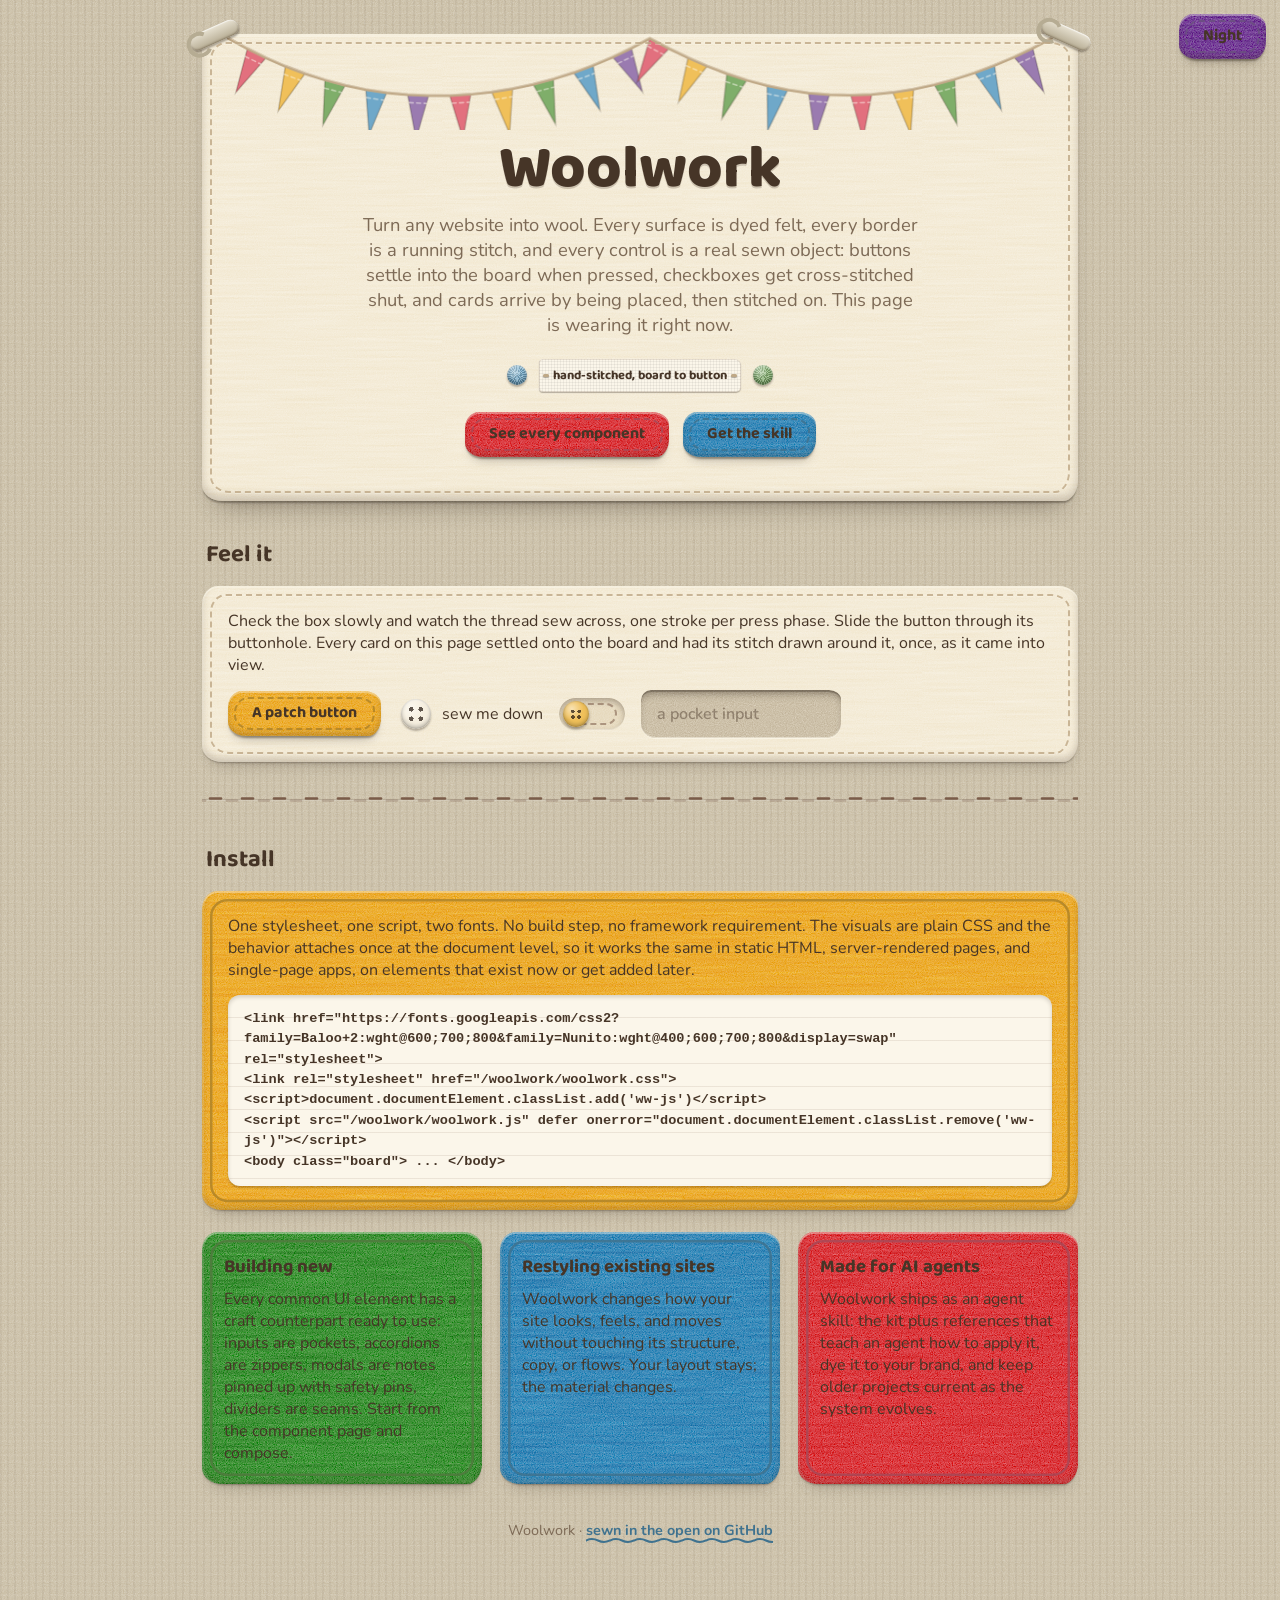
==== index.html @ 26022383 "Fix Woolwork mobile overflow" ====
<!DOCTYPE html>
<html lang="en">
<head>
<meta charset="utf-8">
<meta name="viewport" content="width=device-width,initial-scale=1">
<title>Woolwork</title>
<meta name="description" content="Woolwork is a drop-in design system that turns any website into a hand-stitched world of wool, felt, and yarn. One stylesheet, one script, no build step.">
<link rel="canonical" href="https://woolwork.dev/">
<meta property="og:type" content="website">
<meta property="og:site_name" content="Woolwork">
<meta property="og:title" content="Woolwork">
<meta property="og:description" content="A drop-in design system that turns any website into a hand-stitched world of wool, felt, and yarn.">
<meta property="og:url" content="https://woolwork.dev/">
<meta property="og:image" content="https://woolwork.dev/og.png">
<meta name="twitter:card" content="summary_large_image">
<meta name="theme-color" content="#e3ddd0">
<link rel="icon" href="icon.svg" type="image/svg+xml">
<link rel="preload" href="fonts/baloo2-latin.woff2" as="font" type="font/woff2" crossorigin>
<link rel="preload" href="fonts/nunito-latin.woff2" as="font" type="font/woff2" crossorigin>
<link rel="stylesheet" href="woolwork.css">
<link rel="stylesheet" href="site.css">
<script>document.documentElement.classList.add('ww-js')</script>
</head>
<body class="board">
<button type="button" class="btn-patch night-corner" style="--c:var(--plum);--t:var(--thread-plum)" onclick="woolwork.night()">Night</button>
<main>
  <header class="felt deep stitch sew hero" style="--c:var(--cream);--t:var(--thread-cream)">
    <canvas id="bunting" aria-hidden="true"></canvas>
    <div class="safety-pin tl"></div><div class="safety-pin tr"></div>
    <h1 class="embroider">Woolwork</h1>
    <p class="tag-line">Turn any website into wool. Every surface is dyed felt, every border is a
    running stitch, and every control is a real sewn object: buttons settle into the board when
    pressed, checkboxes get cross-stitched shut, and cards arrive by being placed, then stitched
    on. This page is wearing it right now.</p>
    <div class="hero-notions" aria-hidden="true">
      <span class="pompom small" style="--c:var(--sky)"></span>
      <span class="tag">hand-stitched, board to button</span>
      <span class="pompom small" style="--c:var(--leaf)"></span>
    </div>
    <div class="cta">
      <a class="btn-patch cta-link" style="--c:var(--rose);--t:var(--thread-rose)" href="showcase.html">See every component</a>
      <a class="btn-patch cta-link" style="--c:var(--sky);--t:var(--thread-sky)" href="https://github.com/LeeorNahum/woolwork-ui-skill/releases/latest">Get the skill</a>
    </div>
  </header>

  <h2 class="sew">Feel it</h2>
  <div class="felt stitch sew install" style="--c:var(--cream);--t:var(--thread-cream)">
    <p style="margin:0">Check the box slowly and watch the thread sew across, one stroke per press
    phase. Slide the button through its buttonhole. Every card on this page settled onto the board
    and had its stitch drawn around it, once, as it came into view.</p>
    <div class="demo-row">
      <button type="button" class="btn-patch" style="--c:var(--butter);--t:var(--thread-butter)">A patch button</button>
      <label style="display:flex;align-items:center;gap:8px"><input type="checkbox" class="sew-check"> sew me down</label>
      <button type="button" class="buttonhole" aria-pressed="false" aria-label="a buttonhole toggle"><span class="knob"></span></button>
      <input class="pocket" type="text" placeholder="a pocket input" style="max-width:200px">
    </div>
  </div>

  <hr class="seam sew" style="margin:30px 0">

  <h2 class="sew">Install</h2>
  <div class="felt stitch sew install" style="--c:var(--butter);--t:var(--thread-butter)">
    <p style="margin:0">One stylesheet, one script, two fonts. No build step, no framework
    requirement. The visuals are plain CSS and the behavior attaches once at the document level, so
    it works the same in static HTML, server-rendered pages, and single-page apps, on elements that
    exist now or get added later.</p>
    <pre class="pattern">&lt;link href="https://fonts.googleapis.com/css2?family=Baloo+2:wght@600;700;800&amp;family=Nunito:wght@400;600;700;800&amp;display=swap" rel="stylesheet"&gt;
&lt;link rel="stylesheet" href="/woolwork/woolwork.css"&gt;
&lt;script&gt;document.documentElement.classList.add('ww-js')&lt;/script&gt;
&lt;script src="/woolwork/woolwork.js" defer onerror="document.documentElement.classList.remove('ww-js')"&gt;&lt;/script&gt;
&lt;body class="board"&gt; ... &lt;/body&gt;</pre>
  </div>

  <div class="split">
    <div class="felt stitch sew" style="--c:var(--leaf);--t:var(--thread-leaf)">
      <h3>Building new</h3>
      <p style="margin:0">Every common UI element has a craft counterpart ready to use: inputs are
      pockets, accordions are zippers, modals are notes pinned up with safety pins, dividers are
      seams. Start from the component page and compose.</p>
    </div>
    <div class="felt stitch sew" style="--c:var(--sky);--t:var(--thread-sky);--sew-delay:.08s">
      <h3>Restyling existing sites</h3>
      <p style="margin:0">Woolwork changes how your site looks, feels, and moves without touching
      its structure, copy, or flows. Your layout stays; the material changes.</p>
    </div>
    <div class="felt stitch sew" style="--c:var(--rose);--t:var(--thread-rose);--sew-delay:.16s">
      <h3>Made for AI agents</h3>
      <p style="margin:0">Woolwork ships as an agent skill: the kit plus references that teach an
      agent how to apply it, dye it to your brand, and keep older projects current as the system
      evolves.</p>
    </div>
  </div>

  <footer class="sew">Woolwork · <a class="thread-link" href="https://github.com/LeeorNahum/woolwork-ui-skill">sewn in the open on GitHub</a></footer>
</main>
<script src="woolwork.js" defer onerror="document.documentElement.classList.remove('ww-js')"></script>
<script src="cloth.js" defer></script>
<script>
/* Keep the browser chrome color in step with the night toggle. The two hex
   values are the kit's board tokens; theme-color cannot read CSS variables. */
new MutationObserver(function(){
  var m = document.querySelector('meta[name="theme-color"]');
  if(m) m.setAttribute('content',
    document.documentElement.getAttribute('data-theme') === 'night' ? '#332e42' : '#e3ddd0');
}).observe(document.documentElement, {attributes:true, attributeFilter:['data-theme']});
</script>
</body>
</html>
---- woolwork.css ----
/* ============ WOOLWORK v1.1.1 ============
   A wool, felt, and yarn material system for the web.
   Laws: one top-left light · nothing flat · nothing straight · everything attached · everything soft. */
:root{
  --ww-version:"1.1.1";
  /* board + dyed wool palette (heathered by texture, never flat) */
  --board:#e3ddd0; --cream:#f6efdf; --rose:#e2707e; --butter:#f0c05a; --leaf:#7fae6a;
  --sky:#6fa8c9; --plum:#9a7bb0; --cocoa:#7a5c49; --ink:#463527; --ink-soft:#7d6a56;
  --thread-rose:#a94856; --thread-butter:#b08428; --thread-leaf:#4f7a3e;
  --thread-sky:#3f728f; --thread-plum:#6b5180; --thread-cream:#bfa886;
  --hi:rgba(255,252,242,.38); --lo:rgba(64,44,32,.22); --paper:#fbf6ea;
  /* seam-free noise tiles: every frequency is an integer number of cycles per tile */
  --grain:url("data:image/svg+xml;utf8,<svg xmlns='http://www.w3.org/2000/svg' width='140' height='140'><filter id='n'><feTurbulence type='fractalNoise' baseFrequency='0.9' numOctaves='3' stitchTiles='stitch'/><feColorMatrix values='0 0 0 0 0 0 0 0 0 0 0 0 0 0 0 0.5 0.5 0.5 0 0'/></filter><rect width='100%' height='100%' filter='url(%23n)'/></svg>");
  --streak:url("data:image/svg+xml;utf8,<svg xmlns='http://www.w3.org/2000/svg' width='240' height='240'><filter id='s'><feTurbulence type='fractalNoise' baseFrequency='0.0125 0.45' numOctaves='2' stitchTiles='stitch'/><feColorMatrix values='0 0 0 0 1 0 0 0 0 1 0 0 0 0 1 0.4 0.4 0.4 0 0'/></filter><rect width='100%' height='100%' filter='url(%23s)'/></svg>");
  /* stockinette: columns of V loops, shadow leg under highlight leg */
  --knitpat:url("data:image/svg+xml;utf8,<svg xmlns='http://www.w3.org/2000/svg' width='13' height='15'><g fill='none' stroke-linecap='round'><path d='M2.5 15 Q3 7 6.5 1.5' stroke='rgba(0,0,0,0.28)' stroke-width='5'/><path d='M10.5 15 Q10 7 6.5 1.5' stroke='rgba(0,0,0,0.28)' stroke-width='5'/><path d='M2.5 14 Q3 6.5 6.5 1' stroke='rgba(255,255,255,0.30)' stroke-width='3.4'/><path d='M10.5 14 Q10 6.5 6.5 1' stroke='rgba(255,244,225,0.16)' stroke-width='3.4'/></g></svg>");
  /* serpentine running-stitch seam: thread over (bright), then under (faint, lower) */
  --seampat:url("data:image/svg+xml;utf8,<svg xmlns='http://www.w3.org/2000/svg' width='32' height='14'><path d='M2 6.5 L13 6.5' stroke='white' stroke-width='2.6' stroke-linecap='round'/><path d='M19 8.5 L29 8.5' stroke='white' stroke-width='2.4' stroke-linecap='round' opacity='0.30'/></svg>");
  --spring:linear(0,.32 8%,.84 19%,1.055 30%,1.014 43%,.986 56%,1.003 73%,1);
  --font-display:"Baloo 2",ui-rounded,"Arial Rounded MT Bold","Segoe UI",sans-serif;
  --font-body:"Nunito",ui-rounded,"Segoe UI",system-ui,sans-serif;
}
[data-theme="night"]{
  --board:#332e42; --cream:#524a63; --paper:#544b66;
  --ink:#f2ecdf; --ink-soft:#c3b8d4;
  --hi:rgba(220,215,255,.14); --lo:rgba(10,6,20,.5);
  --cocoa:#cfc2b2;
  --rose:#b65a6b; --butter:#b8934a; --leaf:#66904f; --sky:#54859f; --plum:#7d6394;
  --thread-cream:#9c92b5; --thread-rose:#f2b2bd; --thread-butter:#ecd096;
  --thread-leaf:#bcd8a8; --thread-sky:#aed2e8; --thread-plum:#d4bfe6;
}
*{box-sizing:border-box}
body.board{
  margin:0;color:var(--ink);font-family:var(--font-body);
  background-color:var(--board);
  /* burlap board: cross weave + grain, all integer-cycle tiles */
  background-image:
    repeating-linear-gradient(0deg,rgba(255,252,242,.05) 0 2px,transparent 2px 7px),
    repeating-linear-gradient(90deg,rgba(64,44,32,.05) 0 2px,transparent 2px 7px),
    var(--grain);
  background-size:7px 7px,7px 7px,140px 140px;
  background-blend-mode:normal,normal,overlay;
  min-height:100vh;-webkit-font-smoothing:antialiased;transition:background-color .4s,color .4s;
}
h1,h2,h3,.display{font-family:var(--font-display)}
/* ---------- MATERIAL: FELT PATCH ---------- */
.felt{color:var(--ink);
  position:relative;background-color:var(--c,var(--cream));
  background-image:var(--streak),var(--grain);
  background-blend-mode:soft-light,overlay;background-size:240px 240px,140px 140px;
  border-radius:16px 19px 15px 20px/18px 15px 21px 16px;
  box-shadow:inset 0 2px 0 var(--hi),inset 2px 0 0 rgba(255,252,242,.12),
    inset 0 -4px 7px var(--lo),0 2px 2px -1px rgba(30,20,12,.3),0 10px 16px -10px rgba(30,20,12,.3);
  transition:background-color .4s,color .4s;
}
.felt.deep{box-shadow:inset 0 3px 0 var(--hi),inset 0 -5px 9px var(--lo),
  0 3px 2px -1px rgba(30,20,12,.35),0 16px 26px -14px rgba(30,20,12,.4)}
/* ---------- MATERIAL: KNIT ---------- */
.knit{
  position:relative;color:var(--ink);background-color:var(--c,var(--rose));
  background-image:var(--knitpat),var(--grain);
  background-size:13px 15px,140px 140px;background-blend-mode:normal,overlay;
  border-radius:14px 17px 13px 18px/16px 13px 18px 14px;
  box-shadow:inset 0 3px 0 var(--hi),inset 0 -5px 8px var(--lo),
    0 2px 2px -1px rgba(30,20,12,.3),0 12px 18px -10px rgba(30,20,12,.35);
  transition:background-color .4s,color .4s;
}
/* ---------- MATERIAL: YARN STRAND ---------- */
.yarn{height:9px;border-radius:6px;background-color:var(--c,var(--rose));
  background-image:repeating-linear-gradient(60deg,rgba(255,255,255,.35) 0 4px,rgba(0,0,0,.18) 4px 8px,transparent 8px 12px);
  box-shadow:inset 0 2px 1px rgba(255,255,255,.35),inset 0 -2px 2px rgba(0,0,0,.28),0 2px 2px rgba(30,20,12,.28)}
/* ---------- RUNNING STITCH (sewn attachment) ---------- */
.stitch{position:relative}
.stitch::after{content:"";position:absolute;inset:8px;pointer-events:none;
  border:2.5px dashed var(--t,var(--cocoa));opacity:.8;border-radius:inherit;
  filter:drop-shadow(0 1px 0 rgba(255,252,242,.35))}
.stitch.unstitched::after{opacity:0;transition:opacity .25s}
/* ---------- SEWN PATCH BUTTON ----------
   Press feedback is a LOCAL dent (wool-press deepens) plus 1.5px settle.
   No scaling, so text and stitches never shimmer or crawl. */
.btn-patch{
  --c:var(--butter);--t:var(--thread-butter);
  position:relative;display:inline-block;border:0;cursor:pointer;color:var(--ink);
  font:700 1rem/1 var(--font-display);padding:14px 24px 15px;
  background-color:var(--c);background-image:var(--streak),var(--grain);
  background-blend-mode:soft-light,overlay;background-size:240px 240px,140px 140px;
  border-radius:14px 17px 13px 18px/16px 13px 18px 14px;
  box-shadow:inset 0 2px 0 var(--hi),inset 0 -4px 6px var(--lo),
    0 3px 2px -1px rgba(30,20,12,.35),0 9px 12px -8px rgba(30,20,12,.35);
  transition:translate .5s var(--spring),box-shadow .22s ease,background-color .4s;
}
.btn-patch::after{content:"";position:absolute;inset:6px;border:2.5px dashed var(--t);
  border-radius:inherit;opacity:.85;pointer-events:none}
.btn-patch:hover{translate:0 -1.5px;
  box-shadow:inset 0 2px 0 var(--hi),inset 0 -4px 6px var(--lo),
    0 4px 3px -1px rgba(30,20,12,.3),0 14px 18px -9px rgba(30,20,12,.4)}
.btn-patch:active{translate:0 1.5px;transition-duration:.08s;
  box-shadow:inset 0 3px 6px rgba(30,18,10,.32),inset 0 -2px 3px var(--lo),0 1px 1px rgba(30,20,12,.3)}
.btn-patch:focus-visible{outline:3px dashed var(--thread-sky);outline-offset:3px}
.btn-patch.rose{--c:var(--rose);--t:var(--thread-rose)}
.btn-patch.leaf{--c:var(--leaf);--t:var(--thread-leaf)}
.btn-patch.sky{--c:var(--sky);--t:var(--thread-sky)}
/* ---------- SEWN BUTTON (round, 4 holes, thread cross) ---------- */
.sewn-button{--c:var(--sky);position:relative;width:44px;height:44px;border-radius:50%;border:0;cursor:pointer;
  background:radial-gradient(circle at 32% 28%,rgba(255,255,255,.5),transparent 46%),
    radial-gradient(circle at 50% 50%,var(--c) 62%,color-mix(in srgb,var(--c) 62%,black) 100%);
  box-shadow:inset 0 -3px 5px rgba(0,0,0,.3),inset 0 2px 2px rgba(255,255,255,.4),
    0 3px 3px -1px rgba(30,20,12,.4),0 8px 10px -7px rgba(30,20,12,.35);
  transition:translate .5s var(--spring),box-shadow .2s}
.sewn-button::before{content:"";position:absolute;inset:0;border-radius:50%;
  box-shadow:inset 0 0 0 4px rgba(0,0,0,.07),inset 0 0 0 5px rgba(255,255,255,.14);
  background:
    radial-gradient(circle 3px at 36% 38%,rgba(30,18,10,.72) 96%,transparent),
    radial-gradient(circle 3px at 64% 38%,rgba(30,18,10,.72) 96%,transparent),
    radial-gradient(circle 3px at 36% 64%,rgba(30,18,10,.72) 96%,transparent),
    radial-gradient(circle 3px at 64% 64%,rgba(30,18,10,.72) 96%,transparent)}
.sewn-button::after{content:"";position:absolute;inset:22%;pointer-events:none;
  background:
    linear-gradient(45deg,transparent 41%,var(--tc,var(--cream)) 41% 59%,transparent 59%),
    linear-gradient(-45deg,transparent 41%,var(--tc,var(--cream)) 41% 59%,transparent 59%);
  filter:drop-shadow(0 1px 1px rgba(0,0,0,.35))}
.sewn-button:active{translate:0 2px;box-shadow:inset 0 -2px 4px rgba(0,0,0,.35),0 1px 1px rgba(30,20,12,.35)}
.sewn-button:focus-visible{outline:3px dashed var(--thread-sky);outline-offset:3px}
/* ---------- CHECKBOX: a button that gets SEWN when checked ----------
   Unchecked: empty buttonholes. Checked: a thread cross is stitched on with a spring.
   The four holes sit at 34%/66% of the 30px box, i.e. a 9.6px square centered on the
   box. Each stroke is anchored at one hole and rotates to the diagonally opposite hole,
   so growing the stroke reads as the thread traveling hole to hole, never off-center. */
.sew-check{appearance:none;width:30px;height:30px;border-radius:50%;cursor:pointer;position:relative;flex:none;
  background:
    radial-gradient(circle 2.4px at 34% 34%,rgba(30,18,10,.7) 96%,transparent),
    radial-gradient(circle 2.4px at 66% 34%,rgba(30,18,10,.7) 96%,transparent),
    radial-gradient(circle 2.4px at 34% 66%,rgba(30,18,10,.7) 96%,transparent),
    radial-gradient(circle 2.4px at 66% 66%,rgba(30,18,10,.7) 96%,transparent),
    radial-gradient(circle at 34% 30%,rgba(255,255,255,.5),transparent 46%),
    radial-gradient(circle,var(--c,var(--cream)) 62%,color-mix(in srgb,var(--c,var(--cream)) 62%,black));
  box-shadow:inset 0 -2px 4px rgba(0,0,0,.28),inset 0 2px 2px rgba(255,255,255,.4),0 2px 2px rgba(30,20,12,.3);
  transition:translate .5s var(--spring)}
.sew-check::before,.sew-check::after{content:"";position:absolute;top:10.2px;height:3px;width:13.6px;
  margin-top:-1.5px;border-radius:2px;background:var(--thread-rose);pointer-events:none;
  box-shadow:0 1px 1px rgba(0,0,0,.3);transition:transform .13s ease-out}
.sew-check::before{left:10.2px;transform-origin:left center;transform:rotate(45deg) scaleX(0);transition-delay:.13s}
.sew-check::after{left:19.8px;transform-origin:left center;transform:rotate(135deg) scaleX(0)}
.sew-check:checked::before{transform:rotate(45deg) scaleX(1);transition-delay:0s}
.sew-check:checked::after{transform:rotate(135deg) scaleX(1);transition-delay:.13s}
/* press phase: stroke A snaps in while the pointer is down (checking),
   or stroke B unpicks while the pointer is down (unchecking) */
.sew-check.pre:not(:checked)::before{transform:rotate(45deg) scaleX(1);transition-delay:0s}
.sew-check.pre:checked::after{transform:rotate(135deg) scaleX(0);transition-delay:0s}
.sew-check:active{translate:0 1.5px}
.sew-check:focus-visible{outline:3px dashed var(--thread-sky);outline-offset:2px}
/* ---------- BUTTONHOLE TOGGLE (knob is a small sewn button) ---------- */
.buttonhole{position:relative;width:66px;height:32px;border-radius:18px;cursor:pointer;border:0;flex:none;
  background-color:color-mix(in srgb,var(--cream) 78%,var(--board));
  background-image:var(--grain);background-blend-mode:overlay;background-size:140px 140px;
  box-shadow:inset 0 3px 6px rgba(30,18,10,.3),inset 0 -1px 0 rgba(255,252,242,.4);
  transition:background-color .3s}
.buttonhole::before{content:"";position:absolute;inset:5px 8px;border-radius:12px;
  border:2px dashed color-mix(in srgb,var(--cocoa) 55%,transparent)}
.buttonhole .knob{position:absolute;top:3px;left:4px;width:26px;height:26px;border-radius:50%;
  background:radial-gradient(circle at 34% 30%,rgba(255,255,255,.55),transparent 46%),
    radial-gradient(circle,var(--butter) 62%,color-mix(in srgb,var(--butter) 62%,black));
  box-shadow:inset 0 -2px 4px rgba(0,0,0,.3),0 2px 3px rgba(30,20,12,.4);
  transition:translate .5s var(--spring)}
.buttonhole .knob::before{content:"";position:absolute;inset:0;border-radius:50%;
  background:
    radial-gradient(circle 1.8px at 38% 40%,rgba(30,18,10,.7) 96%,transparent),
    radial-gradient(circle 1.8px at 62% 40%,rgba(30,18,10,.7) 96%,transparent),
    radial-gradient(circle 1.8px at 38% 62%,rgba(30,18,10,.7) 96%,transparent),
    radial-gradient(circle 1.8px at 62% 62%,rgba(30,18,10,.7) 96%,transparent)}
.buttonhole[aria-pressed="true"]{background-color:color-mix(in srgb,var(--leaf) 45%,var(--cream))}
.buttonhole[aria-pressed="true"] .knob{translate:32px 0}
.buttonhole:focus-visible{outline:3px dashed var(--thread-sky);outline-offset:3px}
/* ---------- POCKET INPUT: a slit cut into the felt, no trim ---------- */
.pocket{position:relative;width:100%;padding:13px 16px;color:var(--ink);
  font:600 1rem var(--font-body);border:0;border-radius:10px 12px 14px 15px/10px 9px 15px 14px;
  background-color:color-mix(in srgb,var(--cream) 86%,black 4%);
  background-image:var(--grain);background-blend-mode:overlay;background-size:140px 140px;
  box-shadow:inset 0 7px 8px -4px rgba(30,18,10,.42),inset 0 2px 0 rgba(30,18,10,.22),
    inset 0 -1px 0 rgba(255,252,242,.45),0 1px 0 rgba(255,252,242,.45);
  transition:box-shadow .2s}
.pocket:focus{outline:none;
  box-shadow:inset 0 7px 8px -4px rgba(30,18,10,.42),inset 0 2px 0 rgba(30,18,10,.22),
    0 0 0 3px color-mix(in srgb,var(--rose) 40%,transparent)}
.pocket::placeholder{color:color-mix(in srgb,var(--ink) 45%,transparent)}
/* ---------- SLIDER: a bead of yarn on a stitched channel ---------- */
.bead-slider{appearance:none;width:100%;height:26px;background:transparent;cursor:pointer}
.bead-slider::-webkit-slider-runnable-track{height:12px;border-radius:8px;
  background:color-mix(in srgb,var(--cream) 82%,black 6%);
  box-shadow:inset 0 3px 5px rgba(30,18,10,.3),inset 0 -1px 0 rgba(255,252,242,.4)}
.bead-slider::-moz-range-track{height:12px;border-radius:8px;
  background:color-mix(in srgb,var(--cream) 82%,black 6%);
  box-shadow:inset 0 3px 5px rgba(30,18,10,.3)}
.bead-slider::-webkit-slider-thumb{appearance:none;width:26px;height:26px;margin-top:-7px;border-radius:50%;
  background:radial-gradient(circle at 34% 30%,rgba(255,255,255,.5),transparent 45%),
    repeating-conic-gradient(from 15deg,rgba(255,255,255,.22) 0 12deg,rgba(0,0,0,.14) 12deg 24deg),var(--rose);
  box-shadow:inset 0 -3px 5px rgba(0,0,0,.3),0 3px 3px rgba(30,20,12,.4)}
.bead-slider::-moz-range-thumb{width:26px;height:26px;border:0;border-radius:50%;
  background:radial-gradient(circle at 34% 30%,rgba(255,255,255,.5),transparent 45%),
    repeating-conic-gradient(from 15deg,rgba(255,255,255,.22) 0 12deg,rgba(0,0,0,.14) 12deg 24deg),var(--rose);
  box-shadow:inset 0 -3px 5px rgba(0,0,0,.3),0 3px 3px rgba(30,20,12,.4)}
.bead-slider:focus-visible{outline:3px dashed var(--thread-sky);outline-offset:2px}
/* ---------- SPOOL: read-only progress, yarn knitting across ---------- */
.spool{position:relative;height:16px;border-radius:10px;
  background:color-mix(in srgb,var(--cream) 82%,black 6%);
  box-shadow:inset 0 3px 5px rgba(30,18,10,.3)}
.spool .fill{position:absolute;inset:3px auto 3px 3px;width:var(--p,60%);border-radius:6px;
  background-color:var(--fc,var(--c,var(--rose)));
  background-image:repeating-linear-gradient(60deg,rgba(255,255,255,.35) 0 4px,rgba(0,0,0,.18) 4px 8px,transparent 8px 12px);
  box-shadow:inset 0 2px 1px rgba(255,255,255,.35),inset 0 -2px 2px rgba(0,0,0,.28);
  transition:width .6s var(--spring)}
.spool .fill::after{content:"";position:absolute;right:-9px;top:50%;width:20px;height:20px;margin-top:-10px;border-radius:50%;
  background:radial-gradient(circle at 34% 30%,rgba(255,255,255,.45),transparent 45%),
    repeating-conic-gradient(from 20deg,rgba(255,255,255,.25) 0 14deg,rgba(0,0,0,.15) 14deg 28deg),var(--fc,var(--c,var(--rose)));
  box-shadow:0 2px 3px rgba(30,20,12,.4)}
/* ---------- WOVEN LABEL (chip / badge / tab): a clothing label tacked
   down at each end with a single stitch (the two dots are tack stitches) */
.tag{display:inline-flex;align-items:center;gap:6px;padding:6px 14px;font:700 .8rem var(--font-display);
  color:var(--ink);background:var(--paper);border-radius:4px 6px 5px 4px;position:relative;
  background-image:repeating-linear-gradient(0deg,rgba(0,0,0,.05) 0 1px,transparent 1px 3px),
    repeating-linear-gradient(90deg,rgba(0,0,0,.05) 0 1px,transparent 1px 3px);
  box-shadow:0 1px 1px rgba(30,20,12,.3),inset 0 0 0 1px rgba(122,92,73,.16)}
.tag::before,.tag::after{content:"";position:absolute;top:50%;width:6px;height:3px;margin-top:-1.5px;border-radius:2px;
  background:var(--thread-cream);box-shadow:0 1px 1px rgba(30,20,12,.35)}
.tag::before{left:4px}.tag::after{right:4px}
/* ---------- THREAD LINK: loose thread pulls taut on hover;
   a visited link stays neatly sewn (straight dashed backstitch) ---------- */
a.thread-link{color:var(--thread-sky);font-weight:700;text-decoration:none;padding-bottom:4px;
  background:url("data:image/svg+xml;utf8,<svg xmlns='http://www.w3.org/2000/svg' width='24' height='7'><path d='M0 3.5 Q6 0.5 12 3.5 T24 3.5' fill='none' stroke='%233f728f' stroke-width='2' stroke-linecap='round'/></svg>") repeat-x left bottom/24px 7px}
a.thread-link:hover{background-image:url("data:image/svg+xml;utf8,<svg xmlns='http://www.w3.org/2000/svg' width='24' height='7'><path d='M0 5 L24 5' fill='none' stroke='%23a94856' stroke-width='2.4' stroke-linecap='round'/></svg>")}
a.thread-link:visited{background-image:url("data:image/svg+xml;utf8,<svg xmlns='http://www.w3.org/2000/svg' width='14' height='7'><path d='M1 5 L9 5' fill='none' stroke='%236b5180' stroke-width='2.4' stroke-linecap='round'/></svg>")}
/* ---------- SEAM DIVIDER: running stitch across a pressed crease ---------- */
.seam{height:14px;border:0;position:relative}
.seam::before{content:"";position:absolute;left:0;right:0;top:50%;height:2px;
  background:linear-gradient(to bottom,var(--lo),var(--hi));border-radius:1px}
.seam::after{content:"";position:absolute;inset:0;background:var(--t,var(--cocoa));
  -webkit-mask:var(--seampat) repeat-x center/32px 14px;mask:var(--seampat) repeat-x center/32px 14px}
/* ---------- ZIPPER ACCORDION: expanding literally unzips ---------- */
.zip{border-radius:14px;overflow:hidden}
.zip>summary{list-style:none;cursor:pointer;position:relative;display:flex;align-items:center;gap:12px;
  padding:13px 18px;font:700 1rem var(--font-display);color:var(--ink)}
.zip>summary::-webkit-details-marker{display:none}
.zip>summary .teeth{flex:1;height:12px;border-radius:3px;position:relative;
  background:
    repeating-linear-gradient(90deg,#c8b98f 0 4px,#9d8f6b 4px 5px,transparent 5px 8px) 0 0/8px 5px no-repeat,
    repeating-linear-gradient(90deg,#c8b98f 0 4px,#9d8f6b 4px 5px,transparent 5px 8px) 4px 7px/calc(100% - 4px) 5px no-repeat;
  background-size:100% 5px,100% 5px;filter:drop-shadow(0 1px 1px rgba(30,20,12,.35));
  transition:gap .3s}
.zip[open]>summary .teeth{background-position:0 -2px,4px 9px}
.zip>summary .pull{width:12px;height:22px;border-radius:6px 6px 8px 8px;flex:none;
  background:linear-gradient(#d8c9a0,#a3946e);box-shadow:inset 0 1px 1px rgba(255,255,255,.5),0 2px 2px rgba(30,20,12,.4);
  position:relative;transition:rotate .4s var(--spring)}
.zip>summary .pull::after{content:"";position:absolute;left:3px;top:4px;width:6px;height:6px;border-radius:50%;
  background:rgba(60,45,25,.5);box-shadow:inset 0 1px 1px rgba(0,0,0,.4)}
.zip[open]>summary .pull{rotate:18deg}
.zip .lining{padding:6px 18px 18px;line-height:1.55}
/* ---------- DROPDOWN: a fabric flap that unfolds downward ---------- */
.flap{position:relative;display:inline-block}
.flap[open]{z-index:60}
.flap>summary{list-style:none;cursor:pointer}
.flap>summary::-webkit-details-marker{display:none}
.flap .panel{position:absolute;left:0;top:calc(100% + 8px);min-width:200px;z-index:60;padding:10px;
  transform-origin:top center;display:grid;gap:6px}
.flap[open] .panel{animation:unfold .45s var(--spring)}
@keyframes unfold{from{transform:perspective(700px) rotateX(-72deg);opacity:.4}to{transform:none;opacity:1}}
.flap .panel button{display:block;width:100%;text-align:left;border:0;cursor:pointer;color:var(--ink);
  font:600 .95rem var(--font-body);padding:9px 12px;border-radius:9px;background:transparent}
.flap .panel button:hover{background:color-mix(in srgb,var(--butter) 40%,transparent)}
/* ---------- MODAL: a felt patch pinned over the board with safety pins ----------
   The dialog itself is the patch: felt material, stitchable, pins allowed to
   overhang via overflow:visible. No inner wrapper is needed. */
dialog.pinned{border:0;padding:28px 26px 24px;color:var(--ink);
  max-width:min(92vw,460px);overflow:visible;
  background-color:var(--c,var(--cream));background-image:var(--streak),var(--grain);
  background-blend-mode:soft-light,overlay;background-size:240px 240px,140px 140px;
  border-radius:16px 19px 15px 20px/18px 15px 21px 16px;
  box-shadow:inset 0 3px 0 var(--hi),inset 0 -5px 9px var(--lo),
    0 3px 2px -1px rgba(30,20,12,.35),0 16px 26px -14px rgba(30,20,12,.4)}
dialog.pinned::backdrop{background:rgba(40,28,18,.45);backdrop-filter:blur(1.5px)}
dialog.pinned[open]{animation:pindrop .55s var(--spring)}
@keyframes pindrop{from{transform:translateY(-26px) rotate(-2deg);opacity:0}to{transform:none;opacity:1}}
.safety-pin{position:absolute;width:52px;height:16px;pointer-events:none;
  background:linear-gradient(#e8e2d2,#b6ac93);border-radius:8px;
  box-shadow:inset 0 1px 1px rgba(255,255,255,.7),inset 0 -1px 2px rgba(60,45,25,.4),0 2px 2px rgba(30,20,12,.35)}
.safety-pin::after{content:"";position:absolute;left:-4px;top:-2px;width:18px;height:18px;border-radius:50%;
  border:4px solid #b6ac93;border-right-color:transparent}
.safety-pin.tl{left:-14px;top:-7px;rotate:-24deg}
.safety-pin.tr{right:-14px;top:-7px;rotate:24deg}
/* ---------- TOOLTIP: a paper tag tied on with thread ---------- */
[data-tip]{position:relative}
[data-tip]::after{content:attr(data-tip);position:absolute;left:50%;bottom:calc(100% + 14px);translate:-50% 4px;z-index:61;
  background:var(--paper);color:var(--ink);font:600 .78rem var(--font-body);padding:6px 10px;border-radius:6px 8px 7px 6px;
  box-shadow:0 2px 3px rgba(30,20,12,.35),inset 0 0 0 1px rgba(122,92,73,.15);
  white-space:nowrap;opacity:0;pointer-events:none;transition:opacity .2s,translate .35s var(--spring)}
[data-tip]::before{content:"";position:absolute;left:50%;bottom:100%;height:14px;width:2px;translate:-50%;z-index:61;
  background:repeating-linear-gradient(to bottom,var(--thread-cream) 0 3px,transparent 3px 5px);
  opacity:0;transition:opacity .2s}
[data-tip]:hover::after,[data-tip]:focus-visible::after{opacity:1;translate:-50% 0}
[data-tip]:hover::before,[data-tip]:focus-visible::before{opacity:1}
/* ---------- HAMBURGER: three strands of yarn; open pulls them into a cross ---------- */
.strands{width:46px;height:44px;border:0;cursor:pointer;background:transparent;position:relative;padding:0}
.strands .yarn{position:absolute;left:7px;right:7px;height:6px;transition:translate .45s var(--spring),rotate .45s var(--spring),opacity .3s}
.strands .yarn:nth-child(1){top:11px}
.strands .yarn:nth-child(2){top:19px}
.strands .yarn:nth-child(3){top:27px}
.strands[aria-expanded="true"] .yarn:nth-child(1){translate:0 8px;rotate:45deg}
.strands[aria-expanded="true"] .yarn:nth-child(2){opacity:0;translate:-8px 0}
.strands[aria-expanded="true"] .yarn:nth-child(3){translate:0 -8px;rotate:-45deg}
.strands:focus-visible{outline:3px dashed var(--thread-sky);outline-offset:2px;border-radius:8px}
/* ---------- TOAST: a note that slides in and gets tacked down ---------- */
.toast{position:fixed;right:18px;bottom:18px;z-index:99;padding:14px 20px;font-weight:700;max-width:320px;
  animation:tack .55s var(--spring)}
@keyframes tack{from{translate:0 24px;rotate:2deg;opacity:0}to{translate:0 0;rotate:0deg;opacity:1}}
.toast.leaving{transition:opacity .3s,translate .3s;opacity:0;translate:0 12px}
/* ---------- RADIO: a snap fastener; only one snaps in per group ---------- */
.snap-radio{appearance:none;width:26px;height:26px;border-radius:50%;cursor:pointer;position:relative;flex:none;
  background:radial-gradient(circle at 34% 30%,rgba(255,255,255,.55),transparent 48%),
    radial-gradient(circle,var(--c,var(--cream)) 60%,color-mix(in srgb,var(--c,var(--cream)) 60%,black));
  box-shadow:inset 0 -2px 3px rgba(0,0,0,.25),inset 0 2px 2px rgba(255,255,255,.4),0 2px 2px rgba(30,20,12,.3);
  transition:box-shadow .25s ease,translate .5s var(--spring)}
.snap-radio::after{content:"";position:absolute;inset:30%;border-radius:50%;opacity:0;
  background:radial-gradient(circle at 40% 35%,color-mix(in srgb,var(--thread-rose) 70%,white),var(--thread-rose));
  box-shadow:inset 0 -1.5px 2px rgba(0,0,0,.35),0 1px 1px rgba(255,255,255,.3);
  transform:scale(.5);transition:transform .4s var(--spring),opacity .2s}
.snap-radio:checked{box-shadow:inset 0 2px 5px rgba(0,0,0,.35),inset 0 -1px 1px rgba(255,255,255,.2),0 1px 1px rgba(30,20,12,.25)}
.snap-radio:checked::after{opacity:1;transform:scale(1)}
.snap-radio:active{translate:0 1.5px}
.snap-radio:focus-visible{outline:3px dashed var(--thread-sky);outline-offset:2px}
/* ---------- SELECT: a pocket with a thread pull ---------- */
select.pocket{appearance:none;cursor:pointer;padding-right:40px;
  /* The thread pull is drawn twice, a light copy under a cocoa copy, so it
     stays legible on both day and night pockets (a data URI cannot read tokens). */
  background-image:url("data:image/svg+xml;utf8,<svg xmlns='http://www.w3.org/2000/svg' width='16' height='12'><path d='M2 3.2 L8 9.2 L14 3.2' fill='none' stroke='rgba(255,252,242,0.55)' stroke-width='2.6' stroke-linecap='round' stroke-linejoin='round'/><path d='M2 2 L8 8 L14 2' fill='none' stroke='%237a5c49' stroke-width='2.6' stroke-linecap='round' stroke-linejoin='round'/></svg>"),var(--grain);
  background-repeat:no-repeat,repeat;background-position:right 14px center,0 0;
  background-size:16px 12px,140px 140px;background-blend-mode:normal,overlay}
textarea.pocket{min-height:96px;resize:vertical;font:inherit}
/* ---------- TABS: felt folder tabs stitched onto a shared panel ---------- */
.tabs{display:flex;gap:8px;padding:0 12px;position:relative;z-index:1}
.tabs>button{border:0;cursor:pointer;color:var(--ink);font:700 .95rem var(--font-display);
  padding:10px 18px 14px;margin-bottom:-6px;border-radius:12px 14px 0 0;
  background-color:color-mix(in srgb,var(--c,var(--cream)) 72%,var(--board));
  background-image:var(--grain);background-size:140px 140px;background-blend-mode:overlay;
  box-shadow:inset 0 2px 0 var(--hi),0 -2px 3px -2px rgba(30,20,12,.3);
  transition:translate .4s var(--spring),background-color .25s}
.tabs>button[aria-selected="true"]{background-color:var(--c,var(--cream));translate:0 -3px;
  box-shadow:inset 0 2px 0 var(--hi),0 -3px 4px -2px rgba(30,20,12,.35)}
.tabs>button:focus-visible{outline:3px dashed var(--thread-sky);outline-offset:2px}
.tab-panel[hidden]{display:none}
/* ---------- BREADCRUMBS: tags strung on one thread ---------- */
.crumbs{display:flex;align-items:center;gap:0;flex-wrap:wrap;padding:0;margin:0;list-style:none;position:relative}
.crumbs li{display:flex;align-items:center}
.crumbs li+li::before{content:"";width:26px;height:3px;border-radius:2px;margin:0 2px;
  background:var(--t,var(--cocoa));opacity:.55}
.crumbs a,.crumbs span{display:inline-block;padding:5px 12px;border-radius:9px 11px 8px 12px;text-decoration:none;
  color:var(--ink);font-weight:700;font-size:.9rem;
  background-color:color-mix(in srgb,var(--c,var(--cream)) 80%,var(--board));
  background-image:var(--grain);background-size:140px 140px;background-blend-mode:overlay;
  box-shadow:inset 0 1px 0 var(--hi),inset 0 -2px 3px var(--lo),0 1px 1px rgba(30,20,12,.25)}
.crumbs [aria-current]{background-color:var(--c,var(--butter));
  box-shadow:inset 0 1px 0 var(--hi),inset 0 -2px 3px var(--lo),0 2px 2px rgba(30,20,12,.3)}
/* ---------- PAGINATION: a row of small sewn patches; the current one is pressed in ---------- */
.pages{display:flex;gap:8px;align-items:center;padding:0;margin:0;list-style:none}
.pages a,.pages span{display:grid;place-items:center;min-width:36px;height:36px;padding:0 8px;border-radius:10px 12px 9px 13px;
  text-decoration:none;color:var(--ink);font-weight:800;font-family:var(--font-display);
  background-color:var(--c,var(--cream));background-image:var(--grain);background-size:140px 140px;background-blend-mode:overlay;
  box-shadow:inset 0 2px 0 var(--hi),inset 0 -3px 4px var(--lo),0 2px 2px -1px rgba(30,20,12,.3);
  transition:translate .4s var(--spring)}
.pages a:active{translate:0 1.5px}
.pages [aria-current]{background-color:var(--c,var(--butter));
  box-shadow:inset 0 2px 5px rgba(0,0,0,.28),inset 0 -1px 0 var(--hi),0 1px 1px rgba(30,20,12,.25)}
/* ---------- TABLE: a quilt; the header is the woven band, rows part at seams ---------- */
table.quilt{border-collapse:separate;border-spacing:0;width:100%;color:var(--ink);
  border-radius:14px;overflow:hidden;
  box-shadow:inset 0 2px 0 var(--hi),inset 0 -4px 7px var(--lo),0 2px 2px -1px rgba(30,20,12,.3),0 10px 16px -10px rgba(30,20,12,.35)}
table.quilt th{font-family:var(--font-display);text-align:left;padding:12px 16px;
  background-color:color-mix(in srgb,var(--c,var(--cream)) 65%,var(--cocoa) 18%);
  background-image:repeating-linear-gradient(90deg,rgba(255,252,242,.14) 0 3px,rgba(30,18,10,.1) 3px 6px),var(--grain);
  background-size:auto,140px 140px;background-blend-mode:normal,overlay}
table.quilt td{padding:12px 16px;background-color:var(--c,var(--cream));
  background-image:var(--grain);background-size:140px 140px;background-blend-mode:overlay;
  border-top:2px dashed color-mix(in srgb,var(--t,var(--cocoa)) 42%,transparent)}
table.quilt tbody tr:hover td{background-color:color-mix(in srgb,var(--c,var(--cream)) 88%,var(--cocoa))}
/* ---------- CHIP: a mini felt patch for compact labels and filters ---------- */
.chip{display:inline-flex;align-items:center;gap:6px;padding:5px 12px;border:0;cursor:default;
  border-radius:9px 11px 8px 12px;color:var(--ink);font-weight:700;font-size:.85rem;
  background-color:var(--c,var(--leaf));background-image:var(--grain);background-size:140px 140px;background-blend-mode:overlay;
  box-shadow:inset 0 1px 0 var(--hi),inset 0 -2px 3px var(--lo),0 1px 1px rgba(30,20,12,.28)}
/* ---------- AVATAR: a round patch with a whipstitched rim ---------- */
.avatar{width:46px;height:46px;border-radius:50%;overflow:hidden;position:relative;flex:none;
  background:var(--c,var(--sky));
  box-shadow:inset 0 0 0 3px color-mix(in srgb,var(--t,var(--cocoa)) 55%,transparent),
    inset 0 2px 2px rgba(255,255,255,.3),inset 0 -3px 4px var(--lo),0 2px 2px rgba(30,20,12,.3);
  display:grid;place-items:center;font:800 1rem var(--font-display);color:var(--ink)}
.avatar img{width:100%;height:100%;object-fit:cover;mix-blend-mode:luminosity;opacity:.9}
/* ---------- NOTICE: a fabric strip pinned to the board ---------- */
.notice{position:relative;padding:14px 18px 14px 40px;border-radius:11px 14px 10px 15px/13px 10px 15px 11px;color:var(--ink);
  background-color:var(--c,var(--butter));background-image:var(--streak),var(--grain);
  background-size:240px 240px,140px 140px;background-blend-mode:soft-light,overlay;
  box-shadow:inset 0 2px 0 var(--hi),inset 0 -3px 5px var(--lo),0 2px 2px -1px rgba(30,20,12,.3),0 8px 12px -9px rgba(30,20,12,.35)}
.notice::before{content:"";position:absolute;left:14px;top:14px;width:14px;height:14px;border-radius:50%;
  background:radial-gradient(circle at 35% 30%,#f2ede2,#b8b0a0 70%,#8d8574);
  box-shadow:0 2px 3px rgba(30,20,12,.4),inset 0 -1px 2px rgba(0,0,0,.25)}
/* ---------- SPINNER: a ball of yarn winding ---------- */
.spinner{width:34px;height:34px;border-radius:50%;position:relative;flex:none;
  background:radial-gradient(circle at 35% 30%,color-mix(in srgb,var(--c,var(--rose)) 70%,white),var(--c,var(--rose)) 55%,color-mix(in srgb,var(--c,var(--rose)) 60%,black));
  box-shadow:inset 0 -2px 3px rgba(0,0,0,.3),0 2px 2px rgba(30,20,12,.3)}
.spinner::before{content:"";position:absolute;inset:0;border-radius:50%;
  background:conic-gradient(from 0deg,transparent 0 70%,rgba(255,252,242,.55) 78%,transparent 92%);
  animation:wind 1.1s linear infinite}
@keyframes wind{to{transform:rotate(360deg)}}
/* ---------- POMPOM: a tied-off ball of yarn, pure decoration ----------
   Denser wrap than the spinner and never animated; size it with width/height. */
.pompom{display:inline-block;width:30px;height:30px;border-radius:50%;flex:none;position:relative;
  background:
    radial-gradient(circle at 34% 30%,rgba(255,255,255,.42),transparent 46%),
    repeating-conic-gradient(from 8deg,rgba(255,255,255,.26) 0 8deg,rgba(0,0,0,.17) 8deg 16deg),
    var(--c,var(--rose));
  box-shadow:inset 0 -3px 4px rgba(0,0,0,.3),inset 0 2px 2px rgba(255,255,255,.35),0 2px 2px rgba(30,20,12,.3)}
.pompom::before{content:"";position:absolute;inset:22%;border-radius:50%;
  background:repeating-conic-gradient(from 100deg,rgba(255,252,242,.18) 0 12deg,transparent 12deg 24deg)}
/* ---------- BASTING: skeleton placeholders held by loose temporary stitches ---------- */
.basting{border-radius:12px;min-height:1em;
  background-color:color-mix(in srgb,var(--cream) 70%,var(--board));
  background-image:var(--grain);background-size:140px 140px;background-blend-mode:overlay;
  outline:2px dashed color-mix(in srgb,var(--cocoa) 40%,transparent);outline-offset:-6px;
  animation:baste 1.4s ease-in-out infinite}
@keyframes baste{0%,100%{opacity:.55}50%{opacity:.9}}
/* ---------- CONTENT: quotes, code, keys, lists, photos ---------- */
blockquote.selvedge{margin:16px 0;padding:4px 0 4px 20px;position:relative;color:var(--ink)}
blockquote.selvedge::before{content:"";position:absolute;left:0;top:0;bottom:0;width:9px;border-radius:6px;
  background-color:var(--c,var(--plum));
  background-image:repeating-linear-gradient(60deg,rgba(255,255,255,.35) 0 4px,rgba(0,0,0,.18) 4px 8px,transparent 8px 12px);
  box-shadow:inset 0 2px 1px rgba(255,255,255,.35),inset 0 -2px 2px rgba(0,0,0,.28)}
code.pattern,kbd.pattern{font:600 .88em ui-monospace,monospace;padding:2px 7px;border-radius:6px;color:var(--ink);
  background:color-mix(in srgb,var(--paper) 85%,var(--cocoa));
  box-shadow:inset 0 1px 0 rgba(255,255,255,.5),inset 0 -1px 2px rgba(30,20,12,.2),0 1px 1px rgba(30,20,12,.2)}
kbd.pattern{box-shadow:inset 0 1px 0 rgba(255,255,255,.6),inset 0 -2px 0 rgba(30,20,12,.22),0 2px 2px rgba(30,20,12,.25)}
pre.pattern{padding:14px 16px;border-radius:12px;overflow:auto;color:var(--ink);
  font:600 .85rem/1.5 ui-monospace,monospace;
  background-color:var(--paper);
  background-image:repeating-linear-gradient(to bottom,transparent 0 22px,rgba(122,92,73,.12) 22px 23px);
  box-shadow:inset 0 2px 4px rgba(30,20,12,.18),inset 0 -1px 0 rgba(255,255,255,.5),0 2px 2px rgba(30,20,12,.2)}
ul.knots{list-style:none;padding-left:6px;margin:12px 0}
ul.knots li{position:relative;padding-left:22px;margin:7px 0}
ul.knots li::before{content:"";position:absolute;left:2px;top:.52em;width:10px;height:10px;border-radius:50%;
  background:radial-gradient(circle at 38% 32%,color-mix(in srgb,var(--t,var(--cocoa)) 55%,white),var(--t,var(--cocoa)));
  box-shadow:inset 0 -1px 1px rgba(0,0,0,.3),0 1px 1px rgba(30,20,12,.25)}
figure.photo{margin:0;display:inline-block;padding:10px 10px 8px;rotate:-.7deg;
  background-color:var(--cream);background-image:var(--grain);background-size:140px 140px;background-blend-mode:overlay;
  border-radius:12px 15px 11px 16px/14px 11px 16px 12px;
  box-shadow:inset 0 2px 0 var(--hi),inset 0 -3px 5px var(--lo),0 3px 2px -1px rgba(30,20,12,.32),0 12px 18px -12px rgba(30,20,12,.4)}
figure.photo img{display:block;max-width:100%;border-radius:8px;filter:saturate(.92) contrast(.97)}
figure.photo figcaption{padding:7px 4px 2px;font-size:.85rem;color:var(--ink-soft);text-align:center}
/* ---------- EMBROIDER: display lettering as raised thread ----------
   The lifted-thread shadow pair makes a heading read as embroidery on the felt:
   light catches the top of the stitches (highlight above the glyph edge),
   occlusion falls below. Ink stays a token. */
.embroider{font-family:var(--font-display);color:var(--ink);
  text-shadow:0 -1px 0 var(--hi),0 2px 0 var(--lo)}
/* ---------- BOARD-LEVEL DETAILS: selection and scrollbars are dyed too ---------- */
::selection{background:color-mix(in srgb,var(--plum) 45%,transparent);color:var(--ink)}
body.board{scrollbar-color:var(--cocoa) color-mix(in srgb,var(--board) 80%,black 6%)}
body.board::-webkit-scrollbar{width:14px}
body.board::-webkit-scrollbar-track{background:color-mix(in srgb,var(--board) 80%,black 6%)}
body.board::-webkit-scrollbar-thumb{background:var(--cocoa);border-radius:8px;border:3px solid color-mix(in srgb,var(--board) 80%,black 6%)}
/* ---------- REVEAL CHOREOGRAPHY: place the patch, then stitch it on ----------
   Visual only: opacity and transform, never layout. Content exists immediately
   for selection, copying, scroll height, and no-JS rendering. */
/* Hidden-then-revealed ONLY once JS has confirmed it is running (html.ww-js),
   so server-rendered pages without JS stay fully visible. */
.ww-js .sew{opacity:0;translate:0 12px;rotate:.35deg;
  transition:opacity .45s ease var(--sew-delay,0s),translate .65s var(--spring) var(--sew-delay,0s),rotate .65s var(--spring) var(--sew-delay,0s)}
/* The settled state is translate/rotate NONE, not zero: a zero value still
   creates a stacking context, which would trap dropdown panels and tooltips
   under later sibling patches forever. None releases it after the settle. */
.ww-js .sew.on{opacity:1;translate:none;rotate:none}
.stitch-thread{position:absolute;top:8px;left:8px;pointer-events:none;overflow:visible}
.stitch-thread rect{fill:none;stroke:var(--t,var(--cocoa));stroke-width:2.5;stroke-linecap:round;opacity:.85}
@media (prefers-reduced-motion:reduce){
  *,*::before,*::after{animation:none!important;transition-duration:.01s!important}
  .ww-js .sew{opacity:1;translate:none;rotate:none}
  .spinner::before{animation:none}
  .basting{animation:none;opacity:.7}
}
---- site.css ----
/* Woolwork site styles: page composition only. All material, motion, and
   component styling comes from woolwork.css, which is replaced wholesale from
   the woolwork-ui skill and never edited here. */

/* Self-hosted fonts (SIL OFL), preloaded in each page head, so text renders
   in the brand faces on first paint with no runtime CDN request. */
@font-face{
  font-family:"Baloo 2";
  src:url("fonts/baloo2-latin.woff2") format("woff2");
  font-weight:400 800;font-style:normal;font-display:swap;
}
@font-face{
  font-family:"Nunito";
  src:url("fonts/nunito-latin.woff2") format("woff2");
  font-weight:400 800;font-style:normal;font-display:swap;
}

/* ---- Shared chrome ---- */
main{max-width:920px;margin:0 auto;padding:34px 22px 60px}
.night-corner{position:fixed;top:14px;right:14px;z-index:70}
.top-link{position:fixed;top:14px;left:14px;z-index:70;text-decoration:none}
/* The night toggle only does anything with scripts running; keep it off the
   no-JS page instead of shipping a dead control. */
html:not(.ww-js) .night-corner{display:none}
h2{font-family:var(--font-display);margin:34px 4px 12px}
footer{text-align:center;color:var(--ink-soft);font-size:.9rem;margin-top:36px}
.demo-row{display:flex;gap:16px;align-items:center;flex-wrap:wrap;margin-top:14px}
.cta-link{text-decoration:none}

/* ---- Product page ---- */
.hero{position:relative;padding:104px clamp(18px,5vw,40px) 44px;text-align:center}
.hero h1{font-size:clamp(2.6rem,6vw,3.8rem);line-height:1.05;font-weight:800;margin:0 0 10px}
.hero p.tag-line{font-size:1.15rem;color:var(--ink-soft);max-width:560px;margin:0 auto 22px}
.hero .cta{display:flex;gap:14px;justify-content:center;flex-wrap:wrap}
.hero-notions{display:flex;gap:12px;justify-content:center;align-items:center;flex-wrap:wrap;margin:0 0 20px}
.hero-notions .pompom.small{width:20px;height:20px}
#bunting{position:absolute;left:0;top:-16px;width:100%;height:112px;
  pointer-events:none;display:block}
.install{padding:24px 26px}
.install pre{margin:14px 0 0;white-space:pre-wrap;word-break:break-word;overflow-wrap:anywhere}
.split{display:grid;grid-template-columns:repeat(auto-fit,minmax(250px,1fr));gap:18px;margin:22px 0}
.split .felt{padding:20px 22px}
.split h3{margin:0 0 6px;font-family:var(--font-display)}

/* ---- Showcase page ---- */
.intro{padding:40px clamp(18px,5vw,40px) 34px;text-align:center}
.intro h1{font-size:clamp(2rem,5vw,2.8rem);line-height:1.1;font-weight:800;margin:0 0 10px}
.intro p{font-size:1.05rem;color:var(--ink-soft);max-width:620px;margin:0 auto}
.jump{display:flex;gap:8px;flex-wrap:wrap;justify-content:center;margin-top:22px}
.jump a{text-decoration:none}
.section{margin:54px 0}
.section h2{font:800 1.5rem var(--font-display);margin:0 0 6px;color:var(--ink);scroll-margin-top:20px}
.section .lede{color:var(--ink-soft);margin:0 0 20px;max-width:64ch}
.stage{padding:26px clamp(16px,4vw,28px)}
.stage+.stage{margin-top:16px}
.row{display:flex;flex-wrap:wrap;gap:16px;align-items:center}
.row+.row{margin-top:16px}
.cap{display:block;font-size:.82rem;color:var(--ink-soft);margin-top:6px}
.field{min-width:200px}
.field label{display:block;margin-bottom:6px;font-weight:700;font-size:.9rem}
/* Same look as a field label, for captions that do not label a single form
   control (group headings, read-only demos). */
.field-label{display:block;margin-bottom:6px;font-weight:700;font-size:.9rem}
.table-scroll{overflow-x:auto}
.swatch-grid{display:grid;grid-template-columns:repeat(auto-fit,minmax(150px,1fr));gap:14px}
.swatch{padding:20px;font-weight:800;font-family:var(--font-display);color:var(--ink);min-height:70px;display:flex;align-items:flex-end}
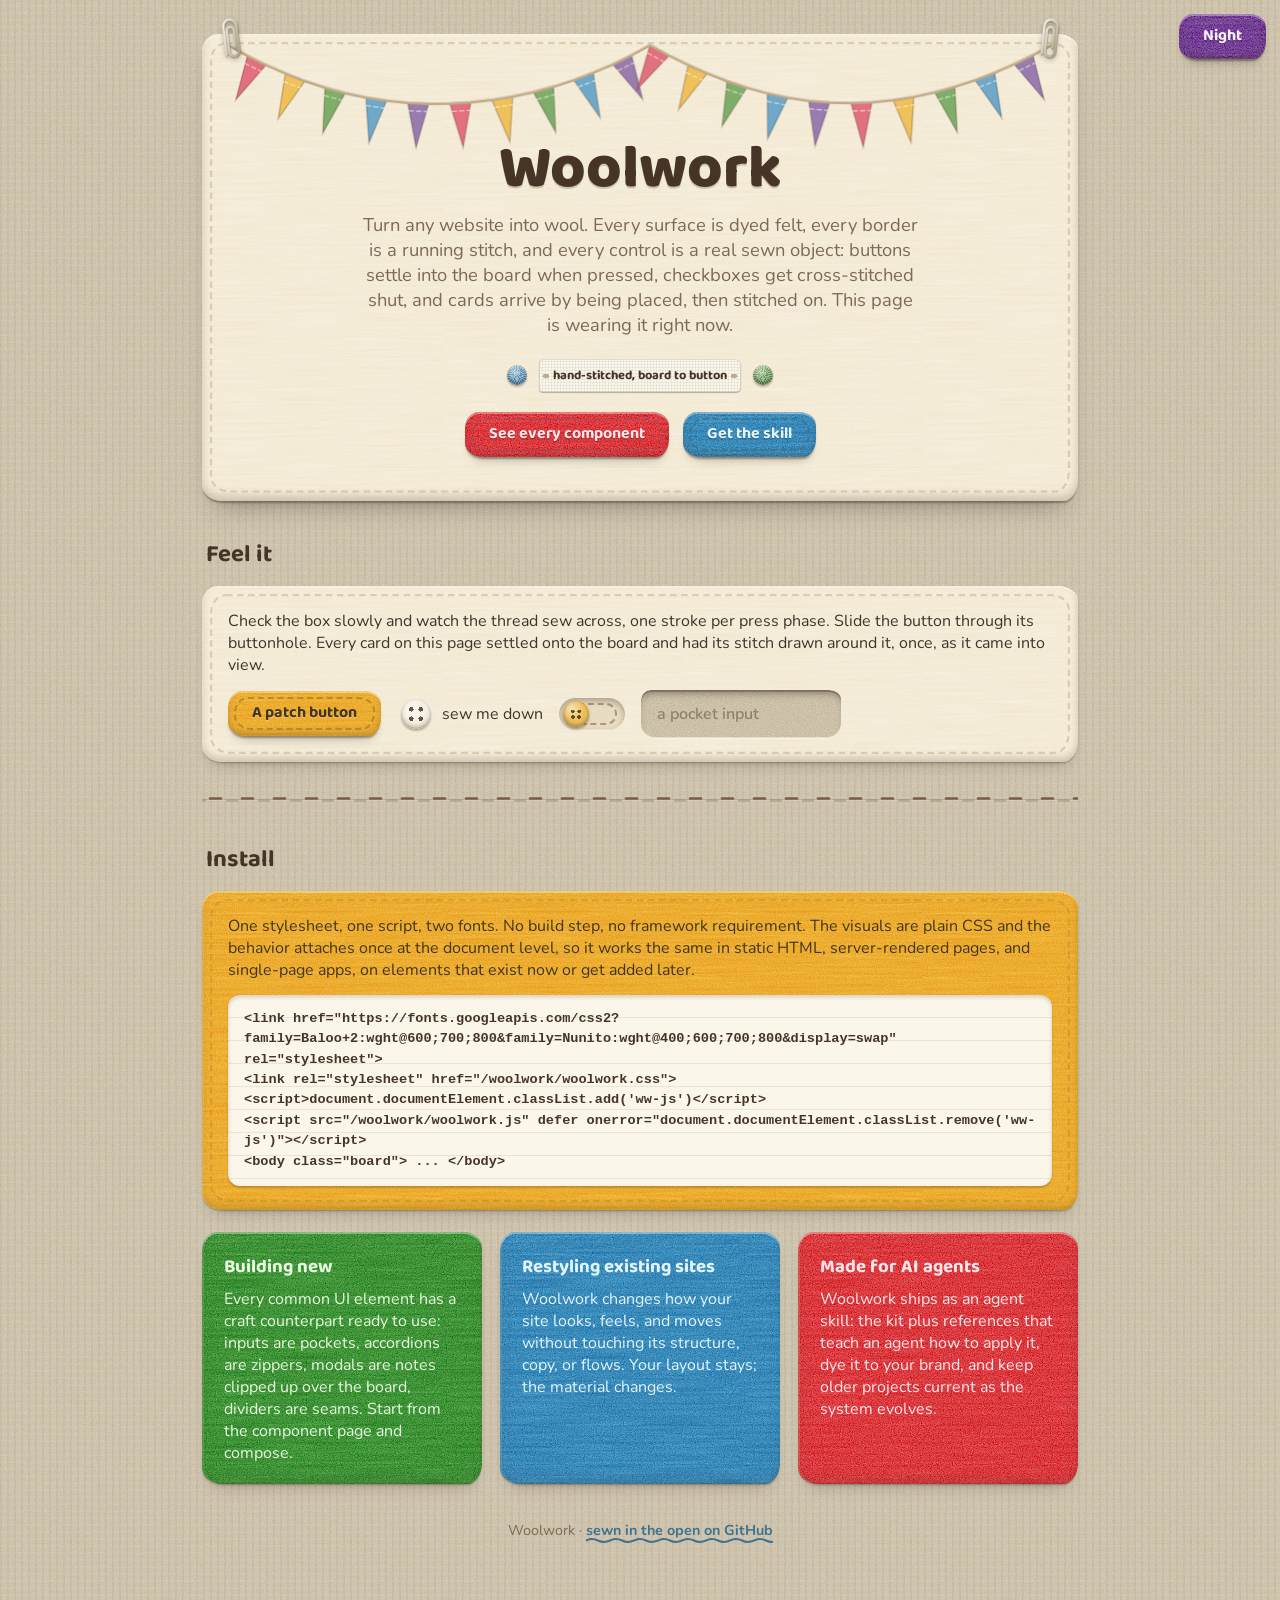
==== commit cd6706a5: "Adopt kit v1.2.0 and fix everything flagged in the review pass Kit flow-through (skill released as v" ====
--- a/index.html
+++ b/index.html
@@ -12,7 +12,14 @@
 <meta property="og:description" content="A drop-in design system that turns any website into a hand-stitched world of wool, felt, and yarn.">
 <meta property="og:url" content="https://woolwork.dev/">
 <meta property="og:image" content="https://woolwork.dev/og.png">
+<meta property="og:image:width" content="1200">
+<meta property="og:image:height" content="630">
+<meta property="og:image:alt" content="A felt patch pinned to a burlap board under a string of bunting, reading Woolwork: turn any website into wool, felt, and yarn.">
 <meta name="twitter:card" content="summary_large_image">
+<meta name="twitter:title" content="Woolwork">
+<meta name="twitter:description" content="A drop-in design system that turns any website into a hand-stitched world of wool, felt, and yarn.">
+<meta name="twitter:image" content="https://woolwork.dev/og.png">
+<meta name="twitter:image:alt" content="A felt patch pinned to a burlap board under a string of bunting, reading Woolwork: turn any website into wool, felt, and yarn.">
 <meta name="theme-color" content="#e3ddd0">
 <link rel="icon" href="icon.svg" type="image/svg+xml">
 <link rel="preload" href="fonts/baloo2-latin.woff2" as="font" type="font/woff2" crossorigin>
@@ -26,7 +33,7 @@
 <main>
   <header class="felt deep stitch sew hero" style="--c:var(--cream);--t:var(--thread-cream)">
     <canvas id="bunting" aria-hidden="true"></canvas>
-    <div class="safety-pin tl"></div><div class="safety-pin tr"></div>
+    <div class="clip tl"></div><div class="clip tr"></div>
     <h1 class="embroider">Woolwork</h1>
     <p class="tag-line">Turn any website into wool. Every surface is dyed felt, every border is a
     running stitch, and every control is a real sewn object: buttons settle into the board when
@@ -75,7 +82,7 @@
     <div class="felt stitch sew" style="--c:var(--leaf);--t:var(--thread-leaf)">
       <h3>Building new</h3>
       <p style="margin:0">Every common UI element has a craft counterpart ready to use: inputs are
-      pockets, accordions are zippers, modals are notes pinned up with safety pins, dividers are
+      pockets, accordions are zippers, modals are notes clipped up over the board, dividers are
       seams. Start from the component page and compose.</p>
     </div>
     <div class="felt stitch sew" style="--c:var(--sky);--t:var(--thread-sky);--sew-delay:.08s">
--- a/woolwork.css
+++ b/woolwork.css
@@ -1,8 +1,8 @@
-/* ============ WOOLWORK v1.1.1 ============
+/* ============ WOOLWORK v1.2.0 ============
    A wool, felt, and yarn material system for the web.
    Laws: one top-left light · nothing flat · nothing straight · everything attached · everything soft. */
 :root{
-  --ww-version:"1.1.1";
+  --ww-version:"1.2.0";
   /* board + dyed wool palette (heathered by texture, never flat) */
   --board:#e3ddd0; --cream:#f6efdf; --rose:#e2707e; --butter:#f0c05a; --leaf:#7fae6a;
   --sky:#6fa8c9; --plum:#9a7bb0; --cocoa:#7a5c49; --ink:#463527; --ink-soft:#7d6a56;
@@ -227,7 +227,8 @@
    a visited link stays neatly sewn (straight dashed backstitch) ---------- */
 a.thread-link{color:var(--thread-sky);font-weight:700;text-decoration:none;padding-bottom:4px;
   background:url("data:image/svg+xml;utf8,<svg xmlns='http://www.w3.org/2000/svg' width='24' height='7'><path d='M0 3.5 Q6 0.5 12 3.5 T24 3.5' fill='none' stroke='%233f728f' stroke-width='2' stroke-linecap='round'/></svg>") repeat-x left bottom/24px 7px}
-a.thread-link:hover{background-image:url("data:image/svg+xml;utf8,<svg xmlns='http://www.w3.org/2000/svg' width='24' height='7'><path d='M0 5 L24 5' fill='none' stroke='%23a94856' stroke-width='2.4' stroke-linecap='round'/></svg>")}
+/* Hover pulls the same thread taut: the wave straightens, the dye does not change. */
+a.thread-link:hover{background-image:url("data:image/svg+xml;utf8,<svg xmlns='http://www.w3.org/2000/svg' width='24' height='7'><path d='M0 5 L24 5' fill='none' stroke='%233f728f' stroke-width='2' stroke-linecap='round'/></svg>")}
 a.thread-link:visited{background-image:url("data:image/svg+xml;utf8,<svg xmlns='http://www.w3.org/2000/svg' width='14' height='7'><path d='M1 5 L9 5' fill='none' stroke='%236b5180' stroke-width='2.4' stroke-linecap='round'/></svg>")}
 /* ---------- SEAM DIVIDER: running stitch across a pressed crease ---------- */
 .seam{height:14px;border:0;position:relative}
@@ -279,13 +280,21 @@
 dialog.pinned::backdrop{background:rgba(40,28,18,.45);backdrop-filter:blur(1.5px)}
 dialog.pinned[open]{animation:pindrop .55s var(--spring)}
 @keyframes pindrop{from{transform:translateY(-26px) rotate(-2deg);opacity:0}to{transform:none;opacity:1}}
-.safety-pin{position:absolute;width:52px;height:16px;pointer-events:none;
-  background:linear-gradient(#e8e2d2,#b6ac93);border-radius:8px;
-  box-shadow:inset 0 1px 1px rgba(255,255,255,.7),inset 0 -1px 2px rgba(60,45,25,.4),0 2px 2px rgba(30,20,12,.35)}
-.safety-pin::after{content:"";position:absolute;left:-4px;top:-2px;width:18px;height:18px;border-radius:50%;
-  border:4px solid #b6ac93;border-right-color:transparent}
-.safety-pin.tl{left:-14px;top:-7px;rotate:-24deg}
-.safety-pin.tr{right:-14px;top:-7px;rotate:24deg}
+/* ---------- PINNED HARDWARE: paper clips and safety pins ----------
+   Both are one bent steel wire, drawn as real silhouettes (a shadow pass under
+   a lit pass, honoring the top-left light). .clip is the classic double-loop
+   gem paper clip, slipped over the patch edge; .safety-pin is coil, bar, and
+   clasp. Position with .tl/.tr or place by hand. */
+.clip{position:absolute;width:22px;height:47px;pointer-events:none;
+  background:url("data:image/svg+xml;utf8,<svg xmlns='http://www.w3.org/2000/svg' viewBox='0 0 36 80'><defs><linearGradient id='m' x1='0' y1='0' x2='1' y2='1'><stop offset='0' stop-color='%23f2efe6'/><stop offset='0.55' stop-color='%23cfc8b6'/><stop offset='1' stop-color='%23a89f8a'/></linearGradient></defs><g fill='none' stroke-linecap='round'><path d='M7.6 64.4 V16.4 A11 11 0 0 1 29.6 16.4 V60.4 A8.5 8.5 0 0 1 12.6 60.4 V24.4 A6 6 0 0 1 24.6 24.4 V52.4' stroke='rgba(60,45,25,0.35)' stroke-width='5'/><path d='M7 63 V15 A11 11 0 0 1 29 15 V59 A8.5 8.5 0 0 1 12 59 V23 A6 6 0 0 1 24 23 V51' stroke='url(%23m)' stroke-width='4.4'/></g></svg>") center/contain no-repeat;
+  filter:drop-shadow(0 2px 2px rgba(30,20,12,.3))}
+.clip.tl{left:18px;top:-17px;rotate:-7deg}
+.clip.tr{right:18px;top:-17px;rotate:6deg}
+.safety-pin{position:absolute;width:64px;height:27px;pointer-events:none;
+  background:url("data:image/svg+xml;utf8,<svg xmlns='http://www.w3.org/2000/svg' viewBox='0 0 96 40'><defs><linearGradient id='m' x1='0' y1='0' x2='1' y2='1'><stop offset='0' stop-color='%23f2efe6'/><stop offset='0.55' stop-color='%23cfc8b6'/><stop offset='1' stop-color='%23a89f8a'/></linearGradient></defs><g fill='none' stroke-linecap='round'><path d='M86.6 17.4 L22.6 13.4 A9.5 9.5 0 1 0 21.6 32.4 L79.6 30.4' stroke='rgba(60,45,25,0.35)' stroke-width='4.6'/><path d='M86 16 L22 12 A9.5 9.5 0 1 0 21 31 L79 29' stroke='url(%23m)' stroke-width='4'/><rect x='77' y='9.5' width='14' height='15' rx='5.5' fill='url(%23m)' stroke='rgba(60,45,25,0.3)' stroke-width='1.4'/></g></svg>") center/contain no-repeat;
+  filter:drop-shadow(0 2px 2px rgba(30,20,12,.3))}
+.safety-pin.tl{left:-16px;top:-9px;rotate:-24deg}
+.safety-pin.tr{right:-16px;top:-9px;rotate:24deg}
 /* ---------- TOOLTIP: a paper tag tied on with thread ---------- */
 [data-tip]{position:relative}
 [data-tip]::after{content:attr(data-tip);position:absolute;left:50%;bottom:calc(100% + 14px);translate:-50% 4px;z-index:61;
@@ -334,8 +343,11 @@
   background-repeat:no-repeat,repeat;background-position:right 14px center,0 0;
   background-size:16px 12px,140px 140px;background-blend-mode:normal,overlay}
 textarea.pocket{min-height:96px;resize:vertical;font:inherit}
-/* ---------- TABS: felt folder tabs stitched onto a shared panel ---------- */
-.tabs{display:flex;gap:8px;padding:0 12px;position:relative;z-index:1}
+/* ---------- TABS: felt folder tabs stitched onto a shared panel ----------
+   Folder physics: unselected tabs stay unpositioned so the panel that follows
+   paints over their lower edge (they tuck behind it); only the selected tab
+   lifts above the panel, reading as the open folder's front. */
+.tabs{display:flex;gap:8px;padding:0 12px}
 .tabs>button{border:0;cursor:pointer;color:var(--ink);font:700 .95rem var(--font-display);
   padding:10px 18px 14px;margin-bottom:-6px;border-radius:12px 14px 0 0;
   background-color:color-mix(in srgb,var(--c,var(--cream)) 72%,var(--board));
@@ -343,6 +355,7 @@
   box-shadow:inset 0 2px 0 var(--hi),0 -2px 3px -2px rgba(30,20,12,.3);
   transition:translate .4s var(--spring),background-color .25s}
 .tabs>button[aria-selected="true"]{background-color:var(--c,var(--cream));translate:0 -3px;
+  position:relative;z-index:1;
   box-shadow:inset 0 2px 0 var(--hi),0 -3px 4px -2px rgba(30,20,12,.35)}
 .tabs>button:focus-visible{outline:3px dashed var(--thread-sky);outline-offset:2px}
 .tab-panel[hidden]{display:none}
@@ -457,6 +470,33 @@
    occlusion falls below. Ink stays a token. */
 .embroider{font-family:var(--font-display);color:var(--ink);
   text-shadow:0 -1px 0 var(--hi),0 2px 0 var(--lo)}
+/* ---------- LABEL INK: every surface picks its own thread ----------
+   Ink is chosen from the surface it sits on: deep dyes get near-cream thread,
+   pale dyes get near-ink thread, both re-tinted with the felt's own hue so the
+   lettering still reads as dyed fiber. --wool-surface is the color the label
+   actually sits on; components whose background is a mix override it to match.
+   Set --label to any token to overrule the choice for one element. Browsers
+   without relative color keep the inherited --ink, exactly as before. */
+.tabs>button{--wool-surface:color-mix(in srgb,var(--c,var(--cream)) 72%,var(--board))}
+.tabs>button[aria-selected="true"]{--wool-surface:var(--c,var(--cream))}
+.crumbs a,.crumbs span{--wool-surface:color-mix(in srgb,var(--c,var(--cream)) 80%,var(--board))}
+.crumbs [aria-current]{--wool-surface:var(--c,var(--butter))}
+.pages [aria-current]{--wool-surface:var(--c,var(--butter))}
+table.quilt th{--wool-surface:color-mix(in srgb,var(--c,var(--cream)) 65%,var(--cocoa) 18%)}
+@supports (color:oklch(from red calc(l + 0) c h)){
+  .felt,.knit,.btn-patch,.chip,.notice,.tabs>button,.crumbs a,.crumbs span,
+  .pages a,.pages span,dialog.pinned,table.quilt,table.quilt th,.avatar,.flap .panel button{
+    color:var(--label,oklch(from var(--wool-surface,var(--c,var(--cream)))
+      clamp(0.34,(0.75 - l) * infinity,0.96)
+      clamp(0.02,calc(c * 0.35),0.055) h));
+  }
+  /* Textured and label-bearing surfaces lift the lettering off the fiber:
+     an occlusion under light thread, a catchlight under dark, same law. */
+  .knit,.btn-patch,.chip,.tabs>button{
+    text-shadow:0 1px 1px oklch(from var(--wool-surface,var(--c,var(--cream)))
+      clamp(0.25,(l - 0.75) * infinity,0.97) calc(c * 0.3) h / 45%);
+  }
+}
 /* ---------- BOARD-LEVEL DETAILS: selection and scrollbars are dyed too ---------- */
 ::selection{background:color-mix(in srgb,var(--plum) 45%,transparent);color:var(--ink)}
 body.board{scrollbar-color:var(--cocoa) color-mix(in srgb,var(--board) 80%,black 6%)}
@@ -475,7 +515,9 @@
    under later sibling patches forever. None releases it after the settle. */
 .ww-js .sew.on{opacity:1;translate:none;rotate:none}
 .stitch-thread{position:absolute;top:8px;left:8px;pointer-events:none;overflow:visible}
-.stitch-thread rect{fill:none;stroke:var(--t,var(--cocoa));stroke-width:2.5;stroke-linecap:round;opacity:.85}
+/* The drawn-on thread is the final outline: same inset, same corners, same
+   dash rhythm as the .stitch border it resolves into. */
+.stitch-thread path{fill:none;stroke:var(--t,var(--cocoa));stroke-width:2.5;stroke-linecap:butt;opacity:.85}
 @media (prefers-reduced-motion:reduce){
   *,*::before,*::after{animation:none!important;transition-duration:.01s!important}
   .ww-js .sew{opacity:1;translate:none;rotate:none}
--- a/site.css
+++ b/site.css
@@ -34,8 +34,13 @@
 .hero .cta{display:flex;gap:14px;justify-content:center;flex-wrap:wrap}
 .hero-notions{display:flex;gap:12px;justify-content:center;align-items:center;flex-wrap:wrap;margin:0 0 20px}
 .hero-notions .pompom.small{width:20px;height:20px}
-#bunting{position:absolute;left:0;top:-16px;width:100%;height:112px;
-  pointer-events:none;display:block}
+/* The canvas is taller than the deepest swag plus a full pennant, so no
+   pennant is ever cut off at its edge, and it stacks above the hero's stitch
+   and heading so the bunting hangs in front of the patch it decorates. The
+   corner clips sit one layer higher still, holding the yarn line down. */
+#bunting{position:absolute;left:0;top:-16px;width:100%;height:150px;
+  pointer-events:none;display:block;z-index:1}
+.hero .clip{z-index:2}
 .install{padding:24px 26px}
 .install pre{margin:14px 0 0;white-space:pre-wrap;word-break:break-word;overflow-wrap:anywhere}
 .split{display:grid;grid-template-columns:repeat(auto-fit,minmax(250px,1fr));gap:18px;margin:22px 0}
@@ -63,4 +68,6 @@
 .field-label{display:block;margin-bottom:6px;font-weight:700;font-size:.9rem}
 .table-scroll{overflow-x:auto}
 .swatch-grid{display:grid;grid-template-columns:repeat(auto-fit,minmax(150px,1fr));gap:14px}
-.swatch{padding:20px;font-weight:800;font-family:var(--font-display);color:var(--ink);min-height:70px;display:flex;align-items:flex-end}
+/* Swatch labels inherit their ink from the material, which picks dark or
+   light thread against its own dye; never pin them to one ink here. */
+.swatch{padding:20px;font-weight:800;font-family:var(--font-display);min-height:70px;display:flex;align-items:flex-end}
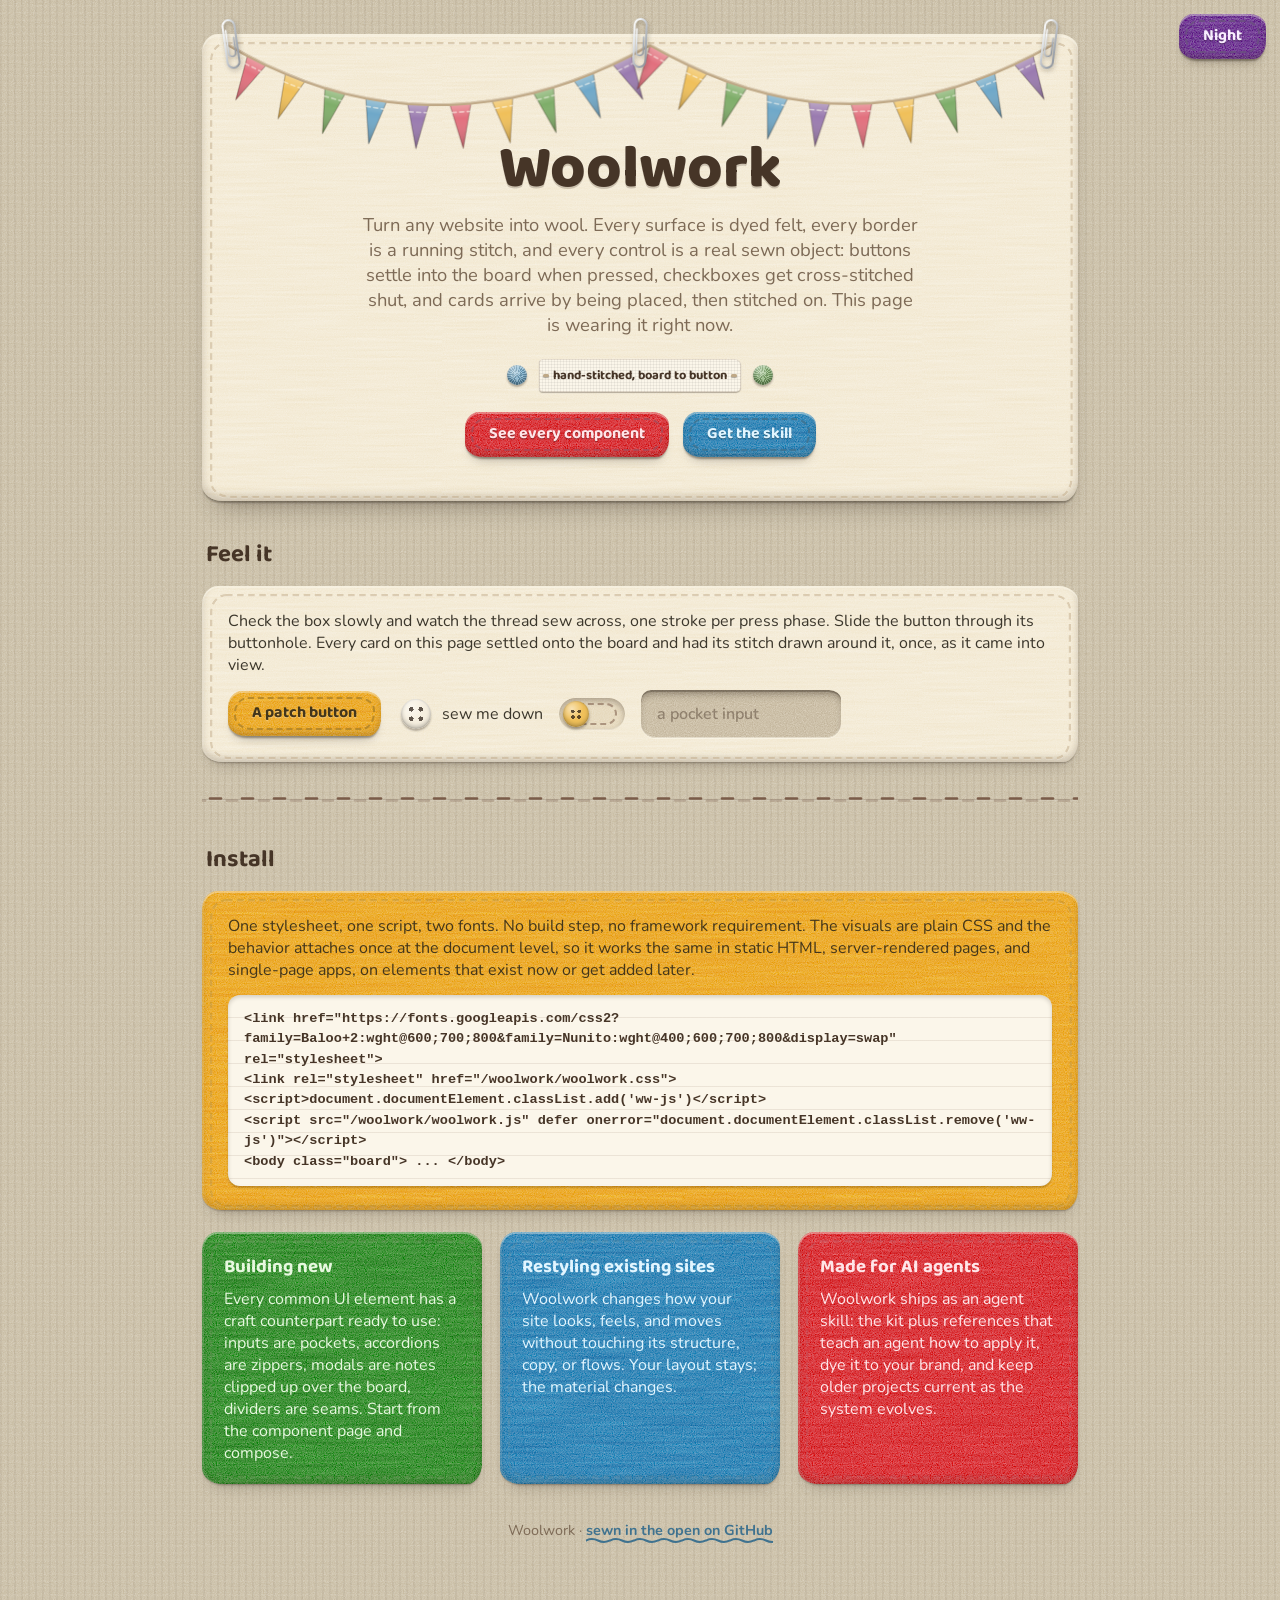
==== commit cc76e9b2: "Adopt kit v1.3.0 and address the second review pass Submodule re-pinned to the skill's 1.3.0 dev com" ====
--- a/index.html
+++ b/index.html
@@ -33,7 +33,7 @@
 <main>
   <header class="felt deep stitch sew hero" style="--c:var(--cream);--t:var(--thread-cream)">
     <canvas id="bunting" aria-hidden="true"></canvas>
-    <div class="clip tl"></div><div class="clip tr"></div>
+    <div class="clip tl"></div><div class="clip tc"></div><div class="clip tr"></div>
     <h1 class="embroider">Woolwork</h1>
     <p class="tag-line">Turn any website into wool. Every surface is dyed felt, every border is a
     running stitch, and every control is a real sewn object: buttons settle into the board when
--- a/woolwork.css
+++ b/woolwork.css
@@ -1,8 +1,8 @@
-/* ============ WOOLWORK v1.2.0 ============
+/* ============ WOOLWORK v1.3.0 ============
    A wool, felt, and yarn material system for the web.
    Laws: one top-left light · nothing flat · nothing straight · everything attached · everything soft. */
 :root{
-  --ww-version:"1.2.0";
+  --ww-version:"1.3.0";
   /* board + dyed wool palette (heathered by texture, never flat) */
   --board:#e3ddd0; --cream:#f6efdf; --rose:#e2707e; --butter:#f0c05a; --leaf:#7fae6a;
   --sky:#6fa8c9; --plum:#9a7bb0; --cocoa:#7a5c49; --ink:#463527; --ink-soft:#7d6a56;
@@ -236,6 +236,13 @@
   background:linear-gradient(to bottom,var(--lo),var(--hi));border-radius:1px}
 .seam::after{content:"";position:absolute;inset:0;background:var(--t,var(--cocoa));
   -webkit-mask:var(--seampat) repeat-x center/32px 14px;mask:var(--seampat) repeat-x center/32px 14px}
+/* A revealed seam is sewn on left to right: the crease presses in, then the
+   running stitch follows a beat behind, instead of the whole line settling as
+   one block. The seam holds still (no vertical settle) while it draws. */
+.ww-js .seam.sew{opacity:1;translate:none;rotate:none}
+.ww-js .seam.sew::before,.ww-js .seam.sew::after{clip-path:inset(0 100% 0 0);transition:clip-path .7s ease}
+.ww-js .seam.sew::after{transition:clip-path .85s ease .12s}
+.ww-js .seam.sew.on::before,.ww-js .seam.sew.on::after{clip-path:inset(0 0 0 0)}
 /* ---------- ZIPPER ACCORDION: expanding literally unzips ---------- */
 .zip{border-radius:14px;overflow:hidden}
 .zip>summary{list-style:none;cursor:pointer;position:relative;display:flex;align-items:center;gap:12px;
@@ -255,17 +262,26 @@
   background:rgba(60,45,25,.5);box-shadow:inset 0 1px 1px rgba(0,0,0,.4)}
 .zip[open]>summary .pull{rotate:18deg}
 .zip .lining{padding:6px 18px 18px;line-height:1.55}
-/* ---------- DROPDOWN: a fabric flap that unfolds downward ---------- */
+/* ---------- DROPDOWN: a slip of ruled paper slotted out from behind ----------
+   The panel is a piece of lined paper. The trigger sits above it (z-index) and
+   the paper slides down out of the slot underneath it, so it reads as being
+   pulled from a pocket, not a flap unfolding on top. The inset top shadow is
+   the slot mouth the paper just cleared. */
 .flap{position:relative;display:inline-block}
 .flap[open]{z-index:60}
-.flap>summary{list-style:none;cursor:pointer}
+.flap>summary{list-style:none;cursor:pointer;position:relative;z-index:2}
 .flap>summary::-webkit-details-marker{display:none}
-.flap .panel{position:absolute;left:0;top:calc(100% + 8px);min-width:200px;z-index:60;padding:10px;
-  transform-origin:top center;display:grid;gap:6px}
-.flap[open] .panel{animation:unfold .45s var(--spring)}
-@keyframes unfold{from{transform:perspective(700px) rotateX(-72deg);opacity:.4}to{transform:none;opacity:1}}
+.flap .panel{position:absolute;left:0;top:calc(100% - 6px);min-width:210px;z-index:1;padding:14px 10px 12px;
+  display:grid;gap:4px;rotate:-.5deg;color:var(--ink);
+  background-color:var(--paper);
+  background-image:repeating-linear-gradient(to bottom,transparent 0 21px,rgba(122,92,73,.10) 21px 22px);
+  border-radius:3px 4px 7px 8px;
+  box-shadow:inset 0 3px 5px -3px rgba(30,18,10,.42),inset 0 0 0 1px rgba(122,92,73,.14),
+    0 4px 5px -2px rgba(30,20,12,.32),0 14px 20px -12px rgba(30,20,12,.4)}
+.flap[open] .panel{animation:slotpaper .42s var(--spring)}
+@keyframes slotpaper{from{transform:translateY(-34px);opacity:0}to{transform:none;opacity:1}}
 .flap .panel button{display:block;width:100%;text-align:left;border:0;cursor:pointer;color:var(--ink);
-  font:600 .95rem var(--font-body);padding:9px 12px;border-radius:9px;background:transparent}
+  font:600 .95rem var(--font-body);padding:8px 12px;border-radius:6px;background:transparent}
 .flap .panel button:hover{background:color-mix(in srgb,var(--butter) 40%,transparent)}
 /* ---------- MODAL: a felt patch pinned over the board with safety pins ----------
    The dialog itself is the patch: felt material, stitchable, pins allowed to
@@ -285,11 +301,12 @@
    a lit pass, honoring the top-left light). .clip is the classic double-loop
    gem paper clip, slipped over the patch edge; .safety-pin is coil, bar, and
    clasp. Position with .tl/.tr or place by hand. */
-.clip{position:absolute;width:22px;height:47px;pointer-events:none;
-  background:url("data:image/svg+xml;utf8,<svg xmlns='http://www.w3.org/2000/svg' viewBox='0 0 36 80'><defs><linearGradient id='m' x1='0' y1='0' x2='1' y2='1'><stop offset='0' stop-color='%23f2efe6'/><stop offset='0.55' stop-color='%23cfc8b6'/><stop offset='1' stop-color='%23a89f8a'/></linearGradient></defs><g fill='none' stroke-linecap='round'><path d='M7.6 64.4 V16.4 A11 11 0 0 1 29.6 16.4 V60.4 A8.5 8.5 0 0 1 12.6 60.4 V24.4 A6 6 0 0 1 24.6 24.4 V52.4' stroke='rgba(60,45,25,0.35)' stroke-width='5'/><path d='M7 63 V15 A11 11 0 0 1 29 15 V59 A8.5 8.5 0 0 1 12 59 V23 A6 6 0 0 1 24 23 V51' stroke='url(%23m)' stroke-width='4.4'/></g></svg>") center/contain no-repeat;
-  filter:drop-shadow(0 2px 2px rgba(30,20,12,.3))}
-.clip.tl{left:18px;top:-17px;rotate:-7deg}
-.clip.tr{right:18px;top:-17px;rotate:6deg}
+.clip{position:absolute;width:26px;height:56px;pointer-events:none;z-index:3;
+  background:url("data:image/svg+xml;utf8,<svg xmlns='http://www.w3.org/2000/svg' viewBox='0 0 40 112'><defs><linearGradient id='mg' x1='0.1' y1='0' x2='0.9' y2='1'><stop offset='0' stop-color='%23fbfcfd'/><stop offset='0.28' stop-color='%23dfe3e8'/><stop offset='0.6' stop-color='%23b3b9c1'/><stop offset='1' stop-color='%238f959e'/></linearGradient></defs><g fill='none' stroke-linecap='round'><path d='M8 20 A12 12 0 0 1 32 20 V92 A12 12 0 0 1 8 92 Z' stroke='url(%23mg)' stroke-width='3.7'/><path d='M27 44 V74 A7 7 0 0 1 13 74 V28' stroke='url(%23mg)' stroke-width='3.3'/><path d='M8 20 A12 12 0 0 1 20 8' stroke='rgba(255,255,255,0.85)' stroke-width='1.3'/></g></svg>") center/contain no-repeat;
+  filter:drop-shadow(1px 2px 2px rgba(30,20,12,.32))}
+.clip.tl{left:16px;top:-18px;rotate:-8deg}
+.clip.tr{right:16px;top:-18px;rotate:7deg}
+.clip.tc{left:calc(50% - 13px);top:-19px;rotate:2deg}
 .safety-pin{position:absolute;width:64px;height:27px;pointer-events:none;
   background:url("data:image/svg+xml;utf8,<svg xmlns='http://www.w3.org/2000/svg' viewBox='0 0 96 40'><defs><linearGradient id='m' x1='0' y1='0' x2='1' y2='1'><stop offset='0' stop-color='%23f2efe6'/><stop offset='0.55' stop-color='%23cfc8b6'/><stop offset='1' stop-color='%23a89f8a'/></linearGradient></defs><g fill='none' stroke-linecap='round'><path d='M86.6 17.4 L22.6 13.4 A9.5 9.5 0 1 0 21.6 32.4 L79.6 30.4' stroke='rgba(60,45,25,0.35)' stroke-width='4.6'/><path d='M86 16 L22 12 A9.5 9.5 0 1 0 21 31 L79 29' stroke='url(%23m)' stroke-width='4'/><rect x='77' y='9.5' width='14' height='15' rx='5.5' fill='url(%23m)' stroke='rgba(60,45,25,0.3)' stroke-width='1.4'/></g></svg>") center/contain no-repeat;
   filter:drop-shadow(0 2px 2px rgba(30,20,12,.3))}
@@ -316,11 +333,30 @@
 .strands[aria-expanded="true"] .yarn:nth-child(2){opacity:0;translate:-8px 0}
 .strands[aria-expanded="true"] .yarn:nth-child(3){translate:0 -8px;rotate:-45deg}
 .strands:focus-visible{outline:3px dashed var(--thread-sky);outline-offset:2px;border-radius:8px}
-/* ---------- TOAST: a note that slides in and gets tacked down ---------- */
-.toast{position:fixed;right:18px;bottom:18px;z-index:99;padding:14px 20px;font-weight:700;max-width:320px;
-  animation:tack .55s var(--spring)}
+/* ---------- YARN CROSS: two strands tied into an X ----------
+   The exact stringy look the hamburger settles into, as a standalone piece:
+   two ply-twisted .yarn strands crossed. Use as a close/dismiss control or a
+   decorative X. Dye the strands with --c like any yarn. ---------- */
+.yarn-x{width:34px;height:34px;border:0;cursor:pointer;background:transparent;position:relative;padding:0;flex:none;
+  transition:rotate .4s var(--spring)}
+.yarn-x .yarn{position:absolute;left:3px;right:3px;top:calc(50% - 3px);height:6px}
+.yarn-x .yarn:nth-child(1){rotate:45deg}
+.yarn-x .yarn:nth-child(2){rotate:-45deg}
+.yarn-x:hover{rotate:90deg}
+.yarn-x:active{scale:.92}
+.yarn-x:focus-visible{outline:3px dashed var(--thread-sky);outline-offset:2px;border-radius:8px}
+/* ---------- TOAST: notes tacked to the board corner, stacked in a tray ----------
+   The kit appends toasts to one fixed .toast-tray so they stack in a column
+   (newest lowest) with real gaps instead of piling on the same spot. Each
+   carries a yarn-cross dismiss and can be swiped away sideways. */
+.toast-tray{position:fixed;right:18px;bottom:18px;z-index:99;display:flex;flex-direction:column-reverse;
+  gap:12px;align-items:flex-end;pointer-events:none;max-width:min(92vw,340px)}
+.toast{position:relative;pointer-events:auto;padding:13px 46px 13px 20px;font-weight:700;max-width:340px;
+  animation:tack .5s var(--spring);touch-action:pan-y}
 @keyframes tack{from{translate:0 24px;rotate:2deg;opacity:0}to{translate:0 0;rotate:0deg;opacity:1}}
-.toast.leaving{transition:opacity .3s,translate .3s;opacity:0;translate:0 12px}
+.toast.leaving{transition:opacity .3s,translate .35s var(--spring);opacity:0;translate:0 24px}
+.toast.swiping{transition:none;cursor:grab;user-select:none}
+.toast .yarn-x{position:absolute;top:calc(50% - 13px);right:9px;width:26px;height:26px}
 /* ---------- RADIO: a snap fastener; only one snaps in per group ---------- */
 .snap-radio{appearance:none;width:26px;height:26px;border-radius:50%;cursor:pointer;position:relative;flex:none;
   background:radial-gradient(circle at 34% 30%,rgba(255,255,255,.55),transparent 48%),
@@ -344,19 +380,21 @@
   background-size:16px 12px,140px 140px;background-blend-mode:normal,overlay}
 textarea.pocket{min-height:96px;resize:vertical;font:inherit}
 /* ---------- TABS: felt folder tabs stitched onto a shared panel ----------
-   Folder physics: unselected tabs stay unpositioned so the panel that follows
-   paints over their lower edge (they tuck behind it); only the selected tab
-   lifts above the panel, reading as the open folder's front. */
-.tabs{display:flex;gap:8px;padding:0 12px}
+   Folder physics without anything floating over the board: unselected tabs are
+   recessed (pushed down, dyed toward the board, with a pressed-back inner
+   shadow) and tuck behind the panel; the selected tab sits flush at full dye
+   and overlaps the panel's top edge so it reads as the connected front leaf,
+   never a tab hovering above the panel. */
+.tabs{display:flex;gap:6px;padding:0 12px}
 .tabs>button{border:0;cursor:pointer;color:var(--ink);font:700 .95rem var(--font-display);
-  padding:10px 18px 14px;margin-bottom:-6px;border-radius:12px 14px 0 0;
-  background-color:color-mix(in srgb,var(--c,var(--cream)) 72%,var(--board));
+  padding:9px 18px 15px;margin-bottom:-8px;border-radius:12px 14px 0 0;translate:0 4px;
+  background-color:color-mix(in srgb,var(--c,var(--cream)) 55%,var(--board));
   background-image:var(--grain);background-size:140px 140px;background-blend-mode:overlay;
-  box-shadow:inset 0 2px 0 var(--hi),0 -2px 3px -2px rgba(30,20,12,.3);
-  transition:translate .4s var(--spring),background-color .25s}
-.tabs>button[aria-selected="true"]{background-color:var(--c,var(--cream));translate:0 -3px;
-  position:relative;z-index:1;
-  box-shadow:inset 0 2px 0 var(--hi),0 -3px 4px -2px rgba(30,20,12,.35)}
+  box-shadow:inset 0 -6px 8px -4px rgba(30,18,10,.28),inset 0 2px 0 rgba(255,252,242,.16);
+  transition:translate .35s var(--spring),background-color .25s,box-shadow .25s}
+.tabs>button[aria-selected="true"]{background-color:var(--c,var(--cream));translate:0 0;
+  position:relative;z-index:1;padding-bottom:18px;
+  box-shadow:inset 0 2px 0 var(--hi),2px 0 3px -2px rgba(30,20,12,.22),-2px 0 3px -2px rgba(30,20,12,.22)}
 .tabs>button:focus-visible{outline:3px dashed var(--thread-sky);outline-offset:2px}
 .tab-panel[hidden]{display:none}
 /* ---------- BREADCRUMBS: tags strung on one thread ---------- */
@@ -431,6 +469,26 @@
   box-shadow:inset 0 -3px 4px rgba(0,0,0,.3),inset 0 2px 2px rgba(255,255,255,.35),0 2px 2px rgba(30,20,12,.3)}
 .pompom::before{content:"";position:absolute;inset:22%;border-radius:50%;
   background:repeating-conic-gradient(from 100deg,rgba(255,252,242,.18) 0 12deg,transparent 12deg 24deg)}
+/* ---------- STICKER STARS: die-cut puffy stars for ratings ----------
+   Each star is two stacked silhouettes: a white star rim behind a dyed,
+   glossy star, with a lift shadow, tilted a touch so they read as hand-stuck
+   stickers. Dye with --c; .empty is an unfilled slot. Decoration/rating. */
+.stars{display:inline-flex;gap:5px;align-items:center}
+.star{--c:var(--butter);width:30px;height:30px;position:relative;flex:none;display:inline-block;
+  filter:drop-shadow(0 2px 2px rgba(30,20,12,.35))}
+.star::before,.star::after{content:"";position:absolute;inset:0;
+  clip-path:polygon(50% 0%,61% 35%,98% 35%,68% 57%,79% 91%,50% 70%,21% 91%,32% 57%,2% 35%,39% 35%)}
+.star::before{background:#fff;scale:1.17}
+.star::after{background:
+  radial-gradient(circle at 38% 26%,rgba(255,255,255,.72),transparent 46%),
+  linear-gradient(160deg,color-mix(in srgb,var(--c) 78%,white) 0%,var(--c) 55%,color-mix(in srgb,var(--c) 70%,black) 100%)}
+.star:nth-child(odd){rotate:-5deg}
+.star:nth-child(even){rotate:4deg}
+.star.empty{--c:var(--cream)}
+.star.empty::before{scale:1.1;background:#f4eee0}
+.star.empty::after{background:
+  radial-gradient(circle at 38% 30%,rgba(255,255,255,.4),transparent 50%),
+  linear-gradient(160deg,color-mix(in srgb,var(--cream) 82%,var(--board)),color-mix(in srgb,var(--cream) 55%,var(--board)))}
 /* ---------- BASTING: skeleton placeholders held by loose temporary stitches ---------- */
 .basting{border-radius:12px;min-height:1em;
   background-color:color-mix(in srgb,var(--cream) 70%,var(--board));
@@ -477,7 +535,7 @@
    actually sits on; components whose background is a mix override it to match.
    Set --label to any token to overrule the choice for one element. Browsers
    without relative color keep the inherited --ink, exactly as before. */
-.tabs>button{--wool-surface:color-mix(in srgb,var(--c,var(--cream)) 72%,var(--board))}
+.tabs>button{--wool-surface:color-mix(in srgb,var(--c,var(--cream)) 55%,var(--board))}
 .tabs>button[aria-selected="true"]{--wool-surface:var(--c,var(--cream))}
 .crumbs a,.crumbs span{--wool-surface:color-mix(in srgb,var(--c,var(--cream)) 80%,var(--board))}
 .crumbs [aria-current]{--wool-surface:var(--c,var(--butter))}
@@ -514,9 +572,13 @@
    creates a stacking context, which would trap dropdown panels and tooltips
    under later sibling patches forever. None releases it after the settle. */
 .ww-js .sew.on{opacity:1;translate:none;rotate:none}
-.stitch-thread{position:absolute;top:8px;left:8px;pointer-events:none;overflow:visible}
-/* The drawn-on thread is the final outline: same inset, same corners, same
-   dash rhythm as the .stitch border it resolves into. */
+/* When JS runs, the running stitch is a real drawn thread that traces the
+   element's exact box (equal inset on every side, following its own corner
+   radii) and stays as the resting border, so what draws on IS what remains.
+   The CSS dashed border is the no-JS fallback and steps aside once threaded. */
+.ww-js .stitch.threaded::after{display:none}
+.stitch-thread{position:absolute;top:8px;left:8px;pointer-events:none;overflow:visible;
+  filter:drop-shadow(0 1px 0 rgba(255,252,242,.35))}
 .stitch-thread path{fill:none;stroke:var(--t,var(--cocoa));stroke-width:2.5;stroke-linecap:butt;opacity:.85}
 @media (prefers-reduced-motion:reduce){
   *,*::before,*::after{animation:none!important;transition-duration:.01s!important}
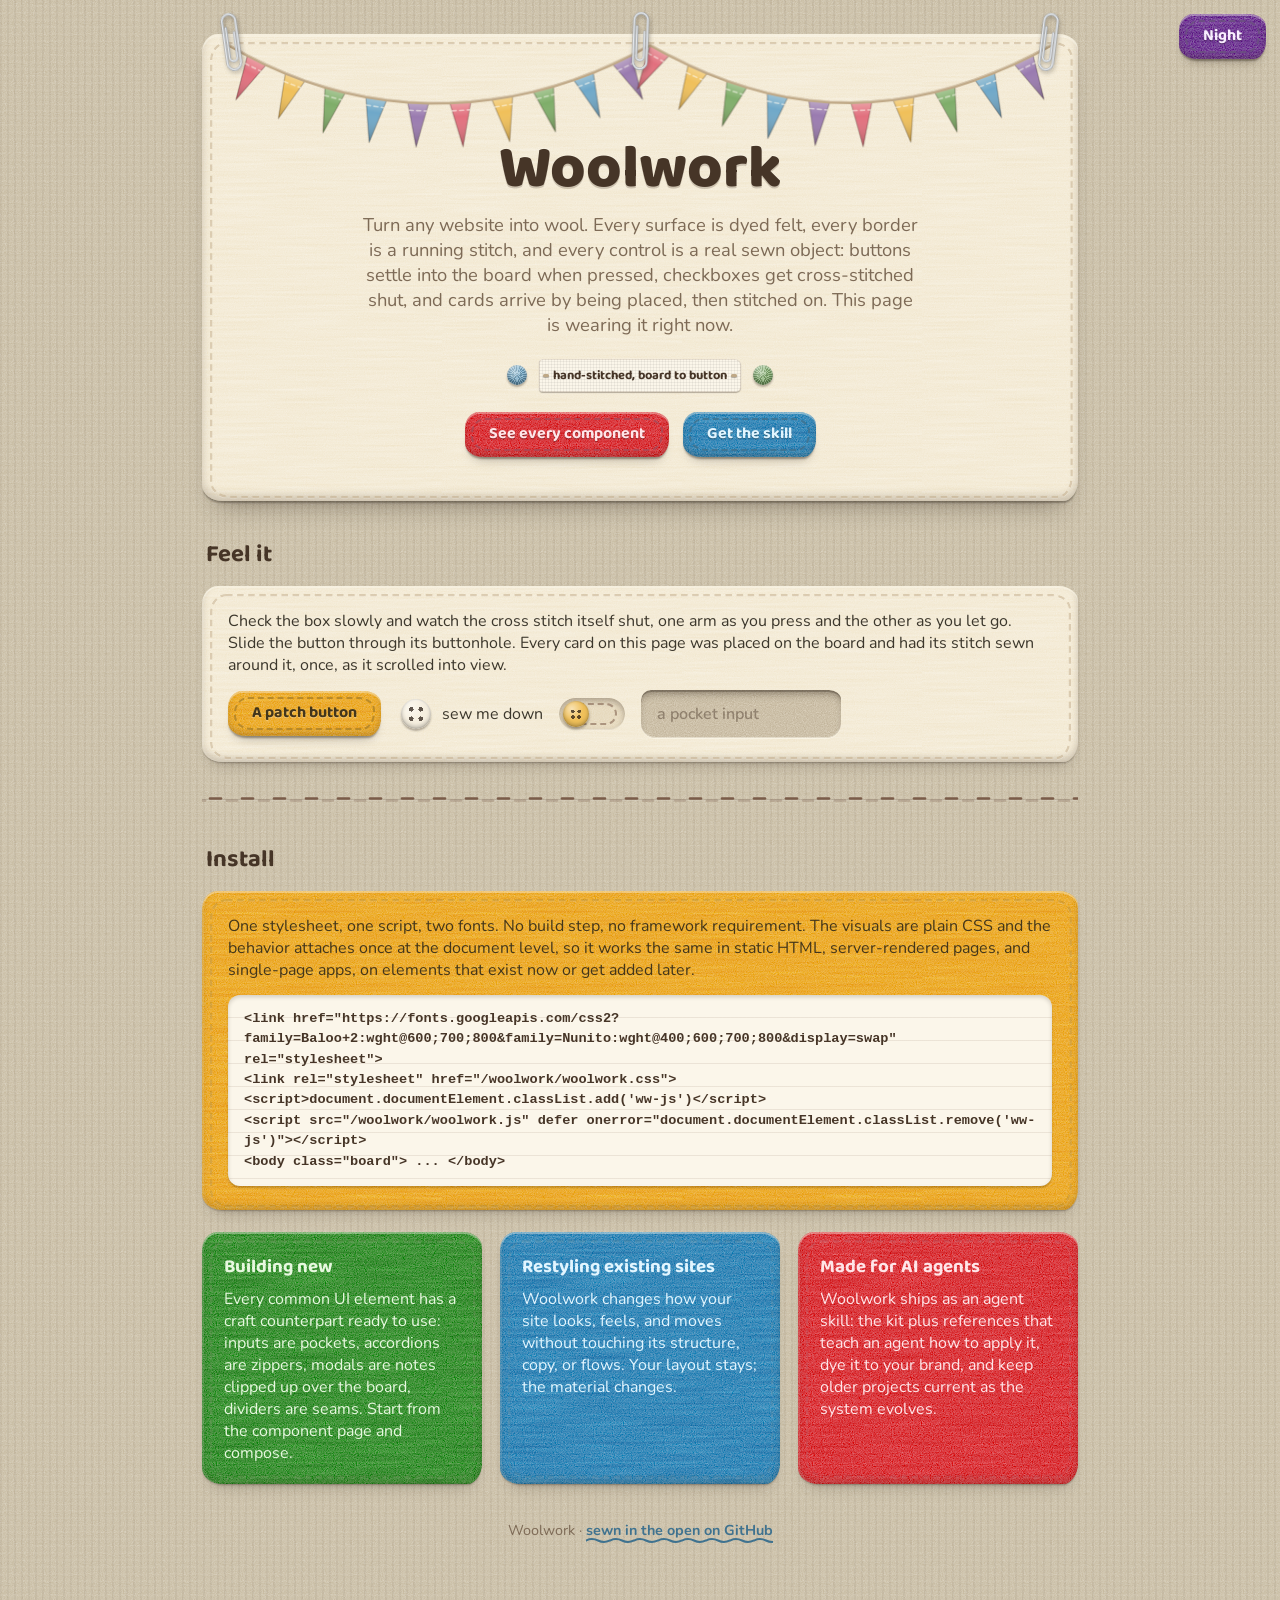
==== commit f6bece8b: "Refine clips and dropdown, and clean up page copy (dev, pending 1.3.1) Submodule re-pinned to the sk" ====
--- a/index.html
+++ b/index.html
@@ -52,9 +52,9 @@
 
   <h2 class="sew">Feel it</h2>
   <div class="felt stitch sew install" style="--c:var(--cream);--t:var(--thread-cream)">
-    <p style="margin:0">Check the box slowly and watch the thread sew across, one stroke per press
-    phase. Slide the button through its buttonhole. Every card on this page settled onto the board
-    and had its stitch drawn around it, once, as it came into view.</p>
+    <p style="margin:0">Check the box slowly and watch the cross stitch itself shut, one arm as you
+    press and the other as you let go. Slide the button through its buttonhole. Every card on this
+    page was placed on the board and had its stitch sewn around it, once, as it scrolled into view.</p>
     <div class="demo-row">
       <button type="button" class="btn-patch" style="--c:var(--butter);--t:var(--thread-butter)">A patch button</button>
       <label style="display:flex;align-items:center;gap:8px"><input type="checkbox" class="sew-check"> sew me down</label>
--- a/woolwork.css
+++ b/woolwork.css
@@ -262,24 +262,24 @@
   background:rgba(60,45,25,.5);box-shadow:inset 0 1px 1px rgba(0,0,0,.4)}
 .zip[open]>summary .pull{rotate:18deg}
 .zip .lining{padding:6px 18px 18px;line-height:1.55}
-/* ---------- DROPDOWN: a slip of ruled paper slotted out from behind ----------
-   The panel is a piece of lined paper. The trigger sits above it (z-index) and
-   the paper slides down out of the slot underneath it, so it reads as being
-   pulled from a pocket, not a flap unfolding on top. The inset top shadow is
-   the slot mouth the paper just cleared. */
+/* ---------- DROPDOWN: a slip of paper slotted out from behind ----------
+   The panel is a clean slip of paper (crisp small radii, a lit top edge). The
+   trigger sits above it (z-index) and the paper slides down out of the slot
+   underneath it, so it reads as being pulled from a pocket, not a flap
+   unfolding on top. The inset top shadow is the slot mouth it just cleared. */
 .flap{position:relative;display:inline-block}
 .flap[open]{z-index:60}
 .flap>summary{list-style:none;cursor:pointer;position:relative;z-index:2}
 .flap>summary::-webkit-details-marker{display:none}
-.flap .panel{position:absolute;left:0;top:calc(100% - 6px);min-width:210px;z-index:1;padding:14px 10px 12px;
-  display:grid;gap:4px;rotate:-.5deg;color:var(--ink);
+.flap .panel{position:absolute;left:2px;top:calc(100% - 8px);min-width:212px;z-index:1;padding:13px 11px 13px;
+  display:grid;gap:2px;rotate:-.6deg;color:var(--ink);
   background-color:var(--paper);
-  background-image:repeating-linear-gradient(to bottom,transparent 0 21px,rgba(122,92,73,.10) 21px 22px);
-  border-radius:3px 4px 7px 8px;
-  box-shadow:inset 0 3px 5px -3px rgba(30,18,10,.42),inset 0 0 0 1px rgba(122,92,73,.14),
-    0 4px 5px -2px rgba(30,20,12,.32),0 14px 20px -12px rgba(30,20,12,.4)}
+  background-image:linear-gradient(180deg,color-mix(in srgb,var(--paper) 88%,white),var(--paper) 22%,color-mix(in srgb,var(--paper) 94%,var(--cocoa)));
+  border-radius:2px 3px 6px 7px;
+  box-shadow:inset 0 5px 6px -5px rgba(30,18,10,.55),inset 0 1px 0 rgba(255,255,255,.7),
+    inset 0 0 0 1px rgba(122,92,73,.13),0 2px 3px -1px rgba(30,20,12,.3),0 16px 22px -12px rgba(30,20,12,.44)}
 .flap[open] .panel{animation:slotpaper .42s var(--spring)}
-@keyframes slotpaper{from{transform:translateY(-34px);opacity:0}to{transform:none;opacity:1}}
+@keyframes slotpaper{from{transform:translateY(-40px);opacity:0}to{transform:none;opacity:1}}
 .flap .panel button{display:block;width:100%;text-align:left;border:0;cursor:pointer;color:var(--ink);
   font:600 .95rem var(--font-body);padding:8px 12px;border-radius:6px;background:transparent}
 .flap .panel button:hover{background:color-mix(in srgb,var(--butter) 40%,transparent)}
@@ -301,12 +301,16 @@
    a lit pass, honoring the top-left light). .clip is the classic double-loop
    gem paper clip, slipped over the patch edge; .safety-pin is coil, bar, and
    clasp. Position with .tl/.tr or place by hand. */
-.clip{position:absolute;width:26px;height:56px;pointer-events:none;z-index:3;
-  background:url("data:image/svg+xml;utf8,<svg xmlns='http://www.w3.org/2000/svg' viewBox='0 0 40 112'><defs><linearGradient id='mg' x1='0.1' y1='0' x2='0.9' y2='1'><stop offset='0' stop-color='%23fbfcfd'/><stop offset='0.28' stop-color='%23dfe3e8'/><stop offset='0.6' stop-color='%23b3b9c1'/><stop offset='1' stop-color='%238f959e'/></linearGradient></defs><g fill='none' stroke-linecap='round'><path d='M8 20 A12 12 0 0 1 32 20 V92 A12 12 0 0 1 8 92 Z' stroke='url(%23mg)' stroke-width='3.7'/><path d='M27 44 V74 A7 7 0 0 1 13 74 V28' stroke='url(%23mg)' stroke-width='3.3'/><path d='M8 20 A12 12 0 0 1 20 8' stroke='rgba(255,255,255,0.85)' stroke-width='1.3'/></g></svg>") center/contain no-repeat;
-  filter:drop-shadow(1px 2px 2px rgba(30,20,12,.32))}
-.clip.tl{left:16px;top:-18px;rotate:-8deg}
-.clip.tr{right:16px;top:-18px;rotate:7deg}
-.clip.tc{left:calc(50% - 13px);top:-19px;rotate:2deg}
+.clip{position:absolute;width:23px;height:60px;pointer-events:none;z-index:3;
+  /* One bent steel wire drawn as the classic gem clip: an outer loop and a
+     shorter inner loop with the tell-tale straight tail. Each wire is layered
+     dark base -> silver body -> an offset white specular, so the round bar
+     reads as a lit tube under the top-left light. */
+  background:url("data:image/svg+xml;utf8,<svg xmlns='http://www.w3.org/2000/svg' viewBox='0 0 44 116'><g fill='none' stroke-linecap='round'><path d='M9 17 A13 13 0 0 1 35 17 V99 A13 13 0 0 1 9 99 Z' stroke='%238b9199' stroke-width='4.6'/><path d='M29.5 40 V88 A7.5 7.5 0 0 1 14.5 88 V30' stroke='%238b9199' stroke-width='4.6'/><path d='M9 17 A13 13 0 0 1 35 17 V99 A13 13 0 0 1 9 99 Z' stroke='%23ccd1d6' stroke-width='3.4'/><path d='M29.5 40 V88 A7.5 7.5 0 0 1 14.5 88 V30' stroke='%23ccd1d6' stroke-width='3.4'/><g transform='translate(-0.6,-0.9)' stroke='%23ffffff' stroke-width='1.15' opacity='0.9'><path d='M9 17 A13 13 0 0 1 35 17 V99 A13 13 0 0 1 9 99 Z'/><path d='M29.5 40 V88 A7.5 7.5 0 0 1 14.5 88 V30'/></g></g></svg>") center/contain no-repeat;
+  filter:drop-shadow(1px 2px 2px rgba(30,20,12,.34))}
+.clip.tl{left:18px;top:-22px;rotate:-8deg}
+.clip.tr{right:18px;top:-22px;rotate:7deg}
+.clip.tc{left:calc(50% - 11.5px);top:-23px;rotate:2deg}
 .safety-pin{position:absolute;width:64px;height:27px;pointer-events:none;
   background:url("data:image/svg+xml;utf8,<svg xmlns='http://www.w3.org/2000/svg' viewBox='0 0 96 40'><defs><linearGradient id='m' x1='0' y1='0' x2='1' y2='1'><stop offset='0' stop-color='%23f2efe6'/><stop offset='0.55' stop-color='%23cfc8b6'/><stop offset='1' stop-color='%23a89f8a'/></linearGradient></defs><g fill='none' stroke-linecap='round'><path d='M86.6 17.4 L22.6 13.4 A9.5 9.5 0 1 0 21.6 32.4 L79.6 30.4' stroke='rgba(60,45,25,0.35)' stroke-width='4.6'/><path d='M86 16 L22 12 A9.5 9.5 0 1 0 21 31 L79 29' stroke='url(%23m)' stroke-width='4'/><rect x='77' y='9.5' width='14' height='15' rx='5.5' fill='url(%23m)' stroke='rgba(60,45,25,0.3)' stroke-width='1.4'/></g></svg>") center/contain no-repeat;
   filter:drop-shadow(0 2px 2px rgba(30,20,12,.3))}
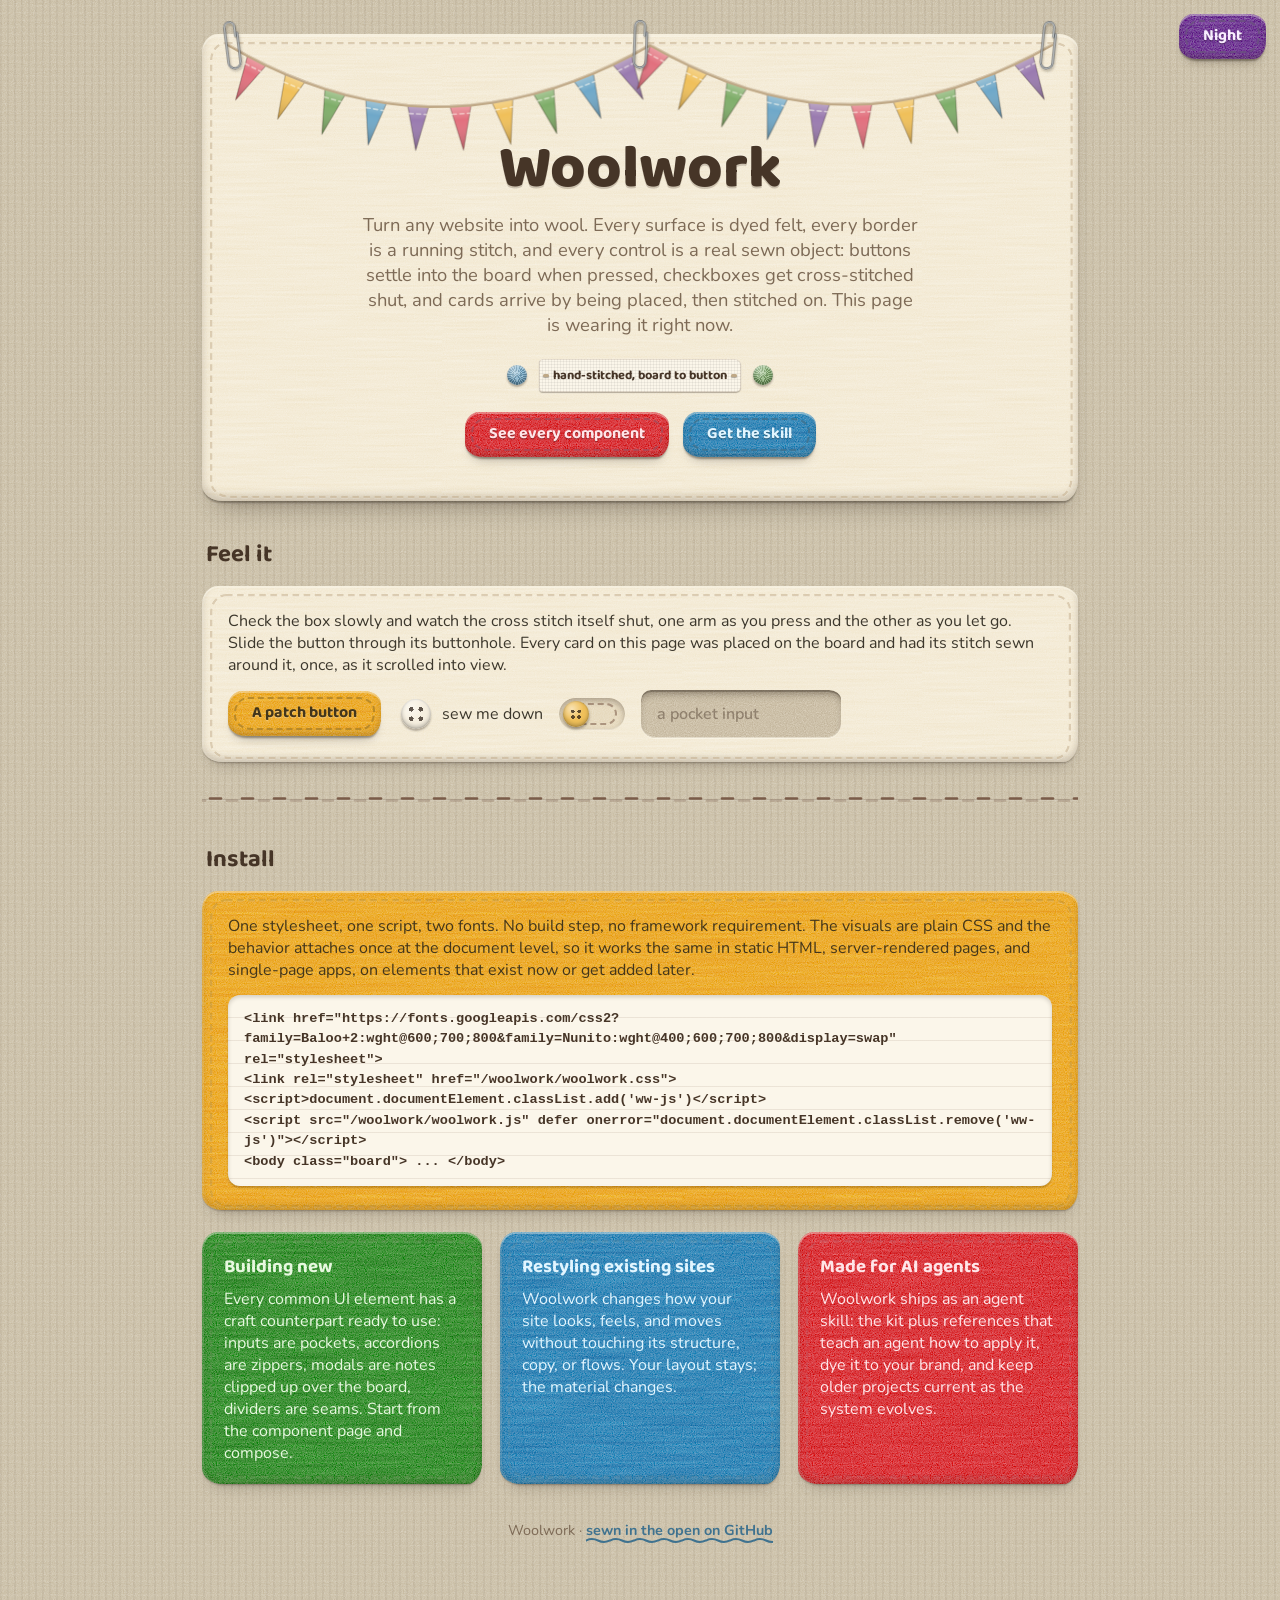
==== commit e26a0343: "Implement the visual review fixes on dev Keep Woolwork at 1.3.0 for preview review. Re-pin and re-co" ====
--- a/index.html
+++ b/index.html
@@ -14,12 +14,12 @@
 <meta property="og:image" content="https://woolwork.dev/og.png">
 <meta property="og:image:width" content="1200">
 <meta property="og:image:height" content="630">
-<meta property="og:image:alt" content="A felt patch pinned to a burlap board under a string of bunting, reading Woolwork: turn any website into wool, felt, and yarn.">
+<meta property="og:image:alt" content="A cream felt patch clipped to a burlap board under colorful bunting, with the Woolwork name and two buttons.">
 <meta name="twitter:card" content="summary_large_image">
 <meta name="twitter:title" content="Woolwork">
 <meta name="twitter:description" content="A drop-in design system that turns any website into a hand-stitched world of wool, felt, and yarn.">
 <meta name="twitter:image" content="https://woolwork.dev/og.png">
-<meta name="twitter:image:alt" content="A felt patch pinned to a burlap board under a string of bunting, reading Woolwork: turn any website into wool, felt, and yarn.">
+<meta name="twitter:image:alt" content="A cream felt patch clipped to a burlap board under colorful bunting, with the Woolwork name and two buttons.">
 <meta name="theme-color" content="#e3ddd0">
 <link rel="icon" href="icon.svg" type="image/svg+xml">
 <link rel="preload" href="fonts/baloo2-latin.woff2" as="font" type="font/woff2" crossorigin>
--- a/woolwork.css
+++ b/woolwork.css
@@ -297,20 +297,14 @@
 dialog.pinned[open]{animation:pindrop .55s var(--spring)}
 @keyframes pindrop{from{transform:translateY(-26px) rotate(-2deg);opacity:0}to{transform:none;opacity:1}}
 /* ---------- PINNED HARDWARE: paper clips and safety pins ----------
-   Both are one bent steel wire, drawn as real silhouettes (a shadow pass under
-   a lit pass, honoring the top-left light). .clip is the classic double-loop
-   gem paper clip, slipped over the patch edge; .safety-pin is coil, bar, and
-   clasp. Position with .tl/.tr or place by hand. */
-.clip{position:absolute;width:23px;height:60px;pointer-events:none;z-index:3;
-  /* One bent steel wire drawn as the classic gem clip: an outer loop and a
-     shorter inner loop with the tell-tale straight tail. Each wire is layered
-     dark base -> silver body -> an offset white specular, so the round bar
-     reads as a lit tube under the top-left light. */
-  background:url("data:image/svg+xml;utf8,<svg xmlns='http://www.w3.org/2000/svg' viewBox='0 0 44 116'><g fill='none' stroke-linecap='round'><path d='M9 17 A13 13 0 0 1 35 17 V99 A13 13 0 0 1 9 99 Z' stroke='%238b9199' stroke-width='4.6'/><path d='M29.5 40 V88 A7.5 7.5 0 0 1 14.5 88 V30' stroke='%238b9199' stroke-width='4.6'/><path d='M9 17 A13 13 0 0 1 35 17 V99 A13 13 0 0 1 9 99 Z' stroke='%23ccd1d6' stroke-width='3.4'/><path d='M29.5 40 V88 A7.5 7.5 0 0 1 14.5 88 V30' stroke='%23ccd1d6' stroke-width='3.4'/><g transform='translate(-0.6,-0.9)' stroke='%23ffffff' stroke-width='1.15' opacity='0.9'><path d='M9 17 A13 13 0 0 1 35 17 V99 A13 13 0 0 1 9 99 Z'/><path d='M29.5 40 V88 A7.5 7.5 0 0 1 14.5 88 V30'/></g></g></svg>") center/contain no-repeat;
-  filter:drop-shadow(1px 2px 2px rgba(30,20,12,.34))}
-.clip.tl{left:18px;top:-22px;rotate:-8deg}
-.clip.tr{right:18px;top:-22px;rotate:7deg}
-.clip.tc{left:calc(50% - 11.5px);top:-23px;rotate:2deg}
+   Both are bent steel wire. The clip stays a thin, graphic silhouette so it
+   reads as ordinary hardware at interface scale instead of a chrome ornament. */
+.clip{position:absolute;width:20px;height:54px;pointer-events:none;z-index:3;
+  background:url("data:image/svg+xml;utf8,<svg xmlns='http://www.w3.org/2000/svg' viewBox='0 0 40 108'><g fill='none' stroke-linecap='round' stroke-linejoin='round'><path d='M29 37 V18 A10 10 0 0 0 9 18 V89 A12 12 0 0 0 33 89 V31' stroke='%23565b61' stroke-width='4'/><path d='M29 37 V18 A10 10 0 0 0 9 18 V89 A12 12 0 0 0 33 89 V31' stroke='%23aeb2b4' stroke-width='2.35'/><path d='M28.2 36 V18 A9.2 9.2 0 0 0 9.8 18' stroke='%23eef0eb' stroke-width='.8' opacity='.72'/></g></svg>") center/contain no-repeat;
+  filter:drop-shadow(1px 2px 1px rgba(30,20,12,.28))}
+.clip.tl{left:20px;top:-16px;rotate:-7deg}
+.clip.tr{right:20px;top:-16px;rotate:6deg}
+.clip.tc{left:calc(50% - 10px);top:-17px;rotate:2deg}
 .safety-pin{position:absolute;width:64px;height:27px;pointer-events:none;
   background:url("data:image/svg+xml;utf8,<svg xmlns='http://www.w3.org/2000/svg' viewBox='0 0 96 40'><defs><linearGradient id='m' x1='0' y1='0' x2='1' y2='1'><stop offset='0' stop-color='%23f2efe6'/><stop offset='0.55' stop-color='%23cfc8b6'/><stop offset='1' stop-color='%23a89f8a'/></linearGradient></defs><g fill='none' stroke-linecap='round'><path d='M86.6 17.4 L22.6 13.4 A9.5 9.5 0 1 0 21.6 32.4 L79.6 30.4' stroke='rgba(60,45,25,0.35)' stroke-width='4.6'/><path d='M86 16 L22 12 A9.5 9.5 0 1 0 21 31 L79 29' stroke='url(%23m)' stroke-width='4'/><rect x='77' y='9.5' width='14' height='15' rx='5.5' fill='url(%23m)' stroke='rgba(60,45,25,0.3)' stroke-width='1.4'/></g></svg>") center/contain no-repeat;
   filter:drop-shadow(0 2px 2px rgba(30,20,12,.3))}
@@ -327,40 +321,46 @@
   opacity:0;transition:opacity .2s}
 [data-tip]:hover::after,[data-tip]:focus-visible::after{opacity:1;translate:-50% 0}
 [data-tip]:hover::before,[data-tip]:focus-visible::before{opacity:1}
-/* ---------- HAMBURGER: three strands of yarn; open pulls them into a cross ---------- */
+/* ---------- HAMBURGER: three strands of yarn; open pulls them into a tied cross ---------- */
 .strands{width:46px;height:44px;border:0;cursor:pointer;background:transparent;position:relative;padding:0}
-.strands .yarn{position:absolute;left:7px;right:7px;height:6px;transition:translate .45s var(--spring),rotate .45s var(--spring),opacity .3s}
-.strands .yarn:nth-child(1){top:11px}
-.strands .yarn:nth-child(2){top:19px}
-.strands .yarn:nth-child(3){top:27px}
+.strands .yarn{position:absolute;left:8px;right:8px;height:4px;transition:translate .45s var(--spring),rotate .45s var(--spring),opacity .3s}
+.strands .yarn:nth-child(1){top:12px}
+.strands .yarn:nth-child(2){top:20px}
+.strands .yarn:nth-child(3){top:28px}
 .strands[aria-expanded="true"] .yarn:nth-child(1){translate:0 8px;rotate:45deg}
 .strands[aria-expanded="true"] .yarn:nth-child(2){opacity:0;translate:-8px 0}
 .strands[aria-expanded="true"] .yarn:nth-child(3){translate:0 -8px;rotate:-45deg}
+.strands::after{content:"";position:absolute;left:20px;top:18px;width:6px;height:6px;border-radius:50%;
+  background:var(--c,var(--cocoa));box-shadow:inset 0 1px 1px rgba(255,255,255,.3),0 1px 1px rgba(30,20,12,.3);
+  opacity:0;transition:opacity .2s .12s}
+.strands[aria-expanded="true"]::after{opacity:1}
 .strands:focus-visible{outline:3px dashed var(--thread-sky);outline-offset:2px;border-radius:8px}
 /* ---------- YARN CROSS: two strands tied into an X ----------
    The exact stringy look the hamburger settles into, as a standalone piece:
    two ply-twisted .yarn strands crossed. Use as a close/dismiss control or a
    decorative X. Dye the strands with --c like any yarn. ---------- */
 .yarn-x{width:34px;height:34px;border:0;cursor:pointer;background:transparent;position:relative;padding:0;flex:none;
-  transition:rotate .4s var(--spring)}
-.yarn-x .yarn{position:absolute;left:3px;right:3px;top:calc(50% - 3px);height:6px}
+  transition:rotate .4s var(--spring),translate .12s ease-out}
+.yarn-x .yarn{position:absolute;left:4px;right:4px;top:calc(50% - 2px);height:4px}
 .yarn-x .yarn:nth-child(1){rotate:45deg}
 .yarn-x .yarn:nth-child(2){rotate:-45deg}
+.yarn-x::after{content:"";position:absolute;left:14px;top:14px;width:6px;height:6px;border-radius:50%;
+  background:var(--c,var(--cocoa));box-shadow:inset 0 1px 1px rgba(255,255,255,.3),0 1px 1px rgba(30,20,12,.3)}
 .yarn-x:hover{rotate:90deg}
-.yarn-x:active{scale:.92}
+.yarn-x:active{translate:0 1.5px}
 .yarn-x:focus-visible{outline:3px dashed var(--thread-sky);outline-offset:2px;border-radius:8px}
 /* ---------- TOAST: notes tacked to the board corner, stacked in a tray ----------
    The kit appends toasts to one fixed .toast-tray so they stack in a column
    (newest lowest) with real gaps instead of piling on the same spot. Each
    carries a yarn-cross dismiss and can be swiped away sideways. */
 .toast-tray{position:fixed;right:18px;bottom:18px;z-index:99;display:flex;flex-direction:column-reverse;
-  gap:12px;align-items:flex-end;pointer-events:none;max-width:min(92vw,340px)}
-.toast{position:relative;pointer-events:auto;padding:13px 46px 13px 20px;font-weight:700;max-width:340px;
-  animation:tack .5s var(--spring);touch-action:pan-y}
+  gap:10px;align-items:stretch;pointer-events:none;width:min(calc(100vw - 36px),340px)}
+.toast{position:relative;box-sizing:border-box;pointer-events:auto;padding:13px 48px 13px 18px;font-weight:700;width:100%;
+  animation:tack .5s var(--spring);touch-action:pan-y;contain:layout}
 @keyframes tack{from{translate:0 24px;rotate:2deg;opacity:0}to{translate:0 0;rotate:0deg;opacity:1}}
 .toast.leaving{transition:opacity .3s,translate .35s var(--spring);opacity:0;translate:0 24px}
 .toast.swiping{transition:none;cursor:grab;user-select:none}
-.toast .yarn-x{position:absolute;top:calc(50% - 13px);right:9px;width:26px;height:26px}
+.toast .yarn-x{position:absolute;top:calc(50% - 16px);right:8px;width:32px;height:32px}
 /* ---------- RADIO: a snap fastener; only one snaps in per group ---------- */
 .snap-radio{appearance:none;width:26px;height:26px;border-radius:50%;cursor:pointer;position:relative;flex:none;
   background:radial-gradient(circle at 34% 30%,rgba(255,255,255,.55),transparent 48%),
@@ -375,30 +375,33 @@
 .snap-radio:checked::after{opacity:1;transform:scale(1)}
 .snap-radio:active{translate:0 1.5px}
 .snap-radio:focus-visible{outline:3px dashed var(--thread-sky);outline-offset:2px}
-/* ---------- SELECT: a pocket with a thread pull ---------- */
-select.pocket{appearance:none;cursor:pointer;padding-right:40px;
-  /* The thread pull is drawn twice, a light copy under a cocoa copy, so it
-     stays legible on both day and night pockets (a data URI cannot read tokens). */
-  background-image:url("data:image/svg+xml;utf8,<svg xmlns='http://www.w3.org/2000/svg' width='16' height='12'><path d='M2 3.2 L8 9.2 L14 3.2' fill='none' stroke='rgba(255,252,242,0.55)' stroke-width='2.6' stroke-linecap='round' stroke-linejoin='round'/><path d='M2 2 L8 8 L14 2' fill='none' stroke='%237a5c49' stroke-width='2.6' stroke-linecap='round' stroke-linejoin='round'/></svg>"),var(--grain);
-  background-repeat:no-repeat,repeat;background-position:right 14px center,0 0;
-  background-size:16px 12px,140px 140px;background-blend-mode:normal,overlay}
+/* ---------- SELECT: a paper choice slip tucked into a dark felt slot ---------- */
+select.pocket{appearance:none;cursor:pointer;padding:12px 42px 12px 16px;border-radius:3px 2px 4px 3px;
+  background-color:var(--paper);
+  background-image:url("data:image/svg+xml;utf8,<svg xmlns='http://www.w3.org/2000/svg' width='16' height='12'><path d='M2 2 L8 8 L14 2' fill='none' stroke='%237a5c49' stroke-width='2.4' stroke-linecap='round' stroke-linejoin='round'/></svg>"),
+    repeating-linear-gradient(0deg,rgba(122,92,73,.035) 0 1px,transparent 1px 4px),
+    linear-gradient(180deg,color-mix(in srgb,var(--paper) 90%,white),var(--paper));
+  background-repeat:no-repeat,repeat,no-repeat;background-position:right 14px center,0 0,0 0;
+  background-size:16px 12px,100% 100%,100% 100%;background-blend-mode:normal,multiply,normal;
+  box-shadow:-8px 0 8px -7px rgba(30,18,10,.65),8px 0 8px -7px rgba(30,18,10,.65),
+    inset 0 1px 0 rgba(255,255,255,.8),inset 0 -1px 0 rgba(122,92,73,.16),0 2px 2px rgba(30,20,12,.14)}
+select.pocket:focus{box-shadow:-8px 0 8px -7px rgba(30,18,10,.65),8px 0 8px -7px rgba(30,18,10,.65),
+  inset 0 1px 0 rgba(255,255,255,.8),inset 0 -1px 0 rgba(122,92,73,.16),
+  0 0 0 3px color-mix(in srgb,var(--rose) 40%,transparent)}
 textarea.pocket{min-height:96px;resize:vertical;font:inherit}
-/* ---------- TABS: felt folder tabs stitched onto a shared panel ----------
-   Folder physics without anything floating over the board: unselected tabs are
-   recessed (pushed down, dyed toward the board, with a pressed-back inner
-   shadow) and tuck behind the panel; the selected tab sits flush at full dye
-   and overlaps the panel's top edge so it reads as the connected front leaf,
-   never a tab hovering above the panel. */
-.tabs{display:flex;gap:6px;padding:0 12px}
+/* ---------- TABS: same-plane felt choices, with the selected one sewn down ----------
+   Every tab stays on the panel instead of rising above it. Selection is shown
+   by full dye, an inset settle, and a thread ring. */
+.tabs{display:flex;gap:8px;padding:0 0 12px;flex-wrap:wrap}
 .tabs>button{border:0;cursor:pointer;color:var(--ink);font:700 .95rem var(--font-display);
-  padding:9px 18px 15px;margin-bottom:-8px;border-radius:12px 14px 0 0;translate:0 4px;
+  padding:9px 18px;border-radius:10px 13px 9px 12px;translate:none;
   background-color:color-mix(in srgb,var(--c,var(--cream)) 55%,var(--board));
   background-image:var(--grain);background-size:140px 140px;background-blend-mode:overlay;
-  box-shadow:inset 0 -6px 8px -4px rgba(30,18,10,.28),inset 0 2px 0 rgba(255,252,242,.16);
-  transition:translate .35s var(--spring),background-color .25s,box-shadow .25s}
-.tabs>button[aria-selected="true"]{background-color:var(--c,var(--cream));translate:0 0;
-  position:relative;z-index:1;padding-bottom:18px;
-  box-shadow:inset 0 2px 0 var(--hi),2px 0 3px -2px rgba(30,20,12,.22),-2px 0 3px -2px rgba(30,20,12,.22)}
+  box-shadow:inset 0 2px 0 rgba(255,252,242,.2),inset 0 -3px 5px rgba(30,18,10,.2),0 1px 1px rgba(30,20,12,.18);
+  transition:background-color .25s,box-shadow .25s,translate .35s var(--spring)}
+.tabs>button[aria-selected="true"]{background-color:var(--c,var(--cream));translate:0 1px;
+  box-shadow:inset 0 3px 6px rgba(30,18,10,.28),inset 0 -1px 0 rgba(255,252,242,.28),
+    inset 0 0 0 2px var(--t,var(--cocoa)),0 1px 0 rgba(255,252,242,.2)}
 .tabs>button:focus-visible{outline:3px dashed var(--thread-sky);outline-offset:2px}
 .tab-panel[hidden]{display:none}
 /* ---------- BREADCRUMBS: tags strung on one thread ---------- */
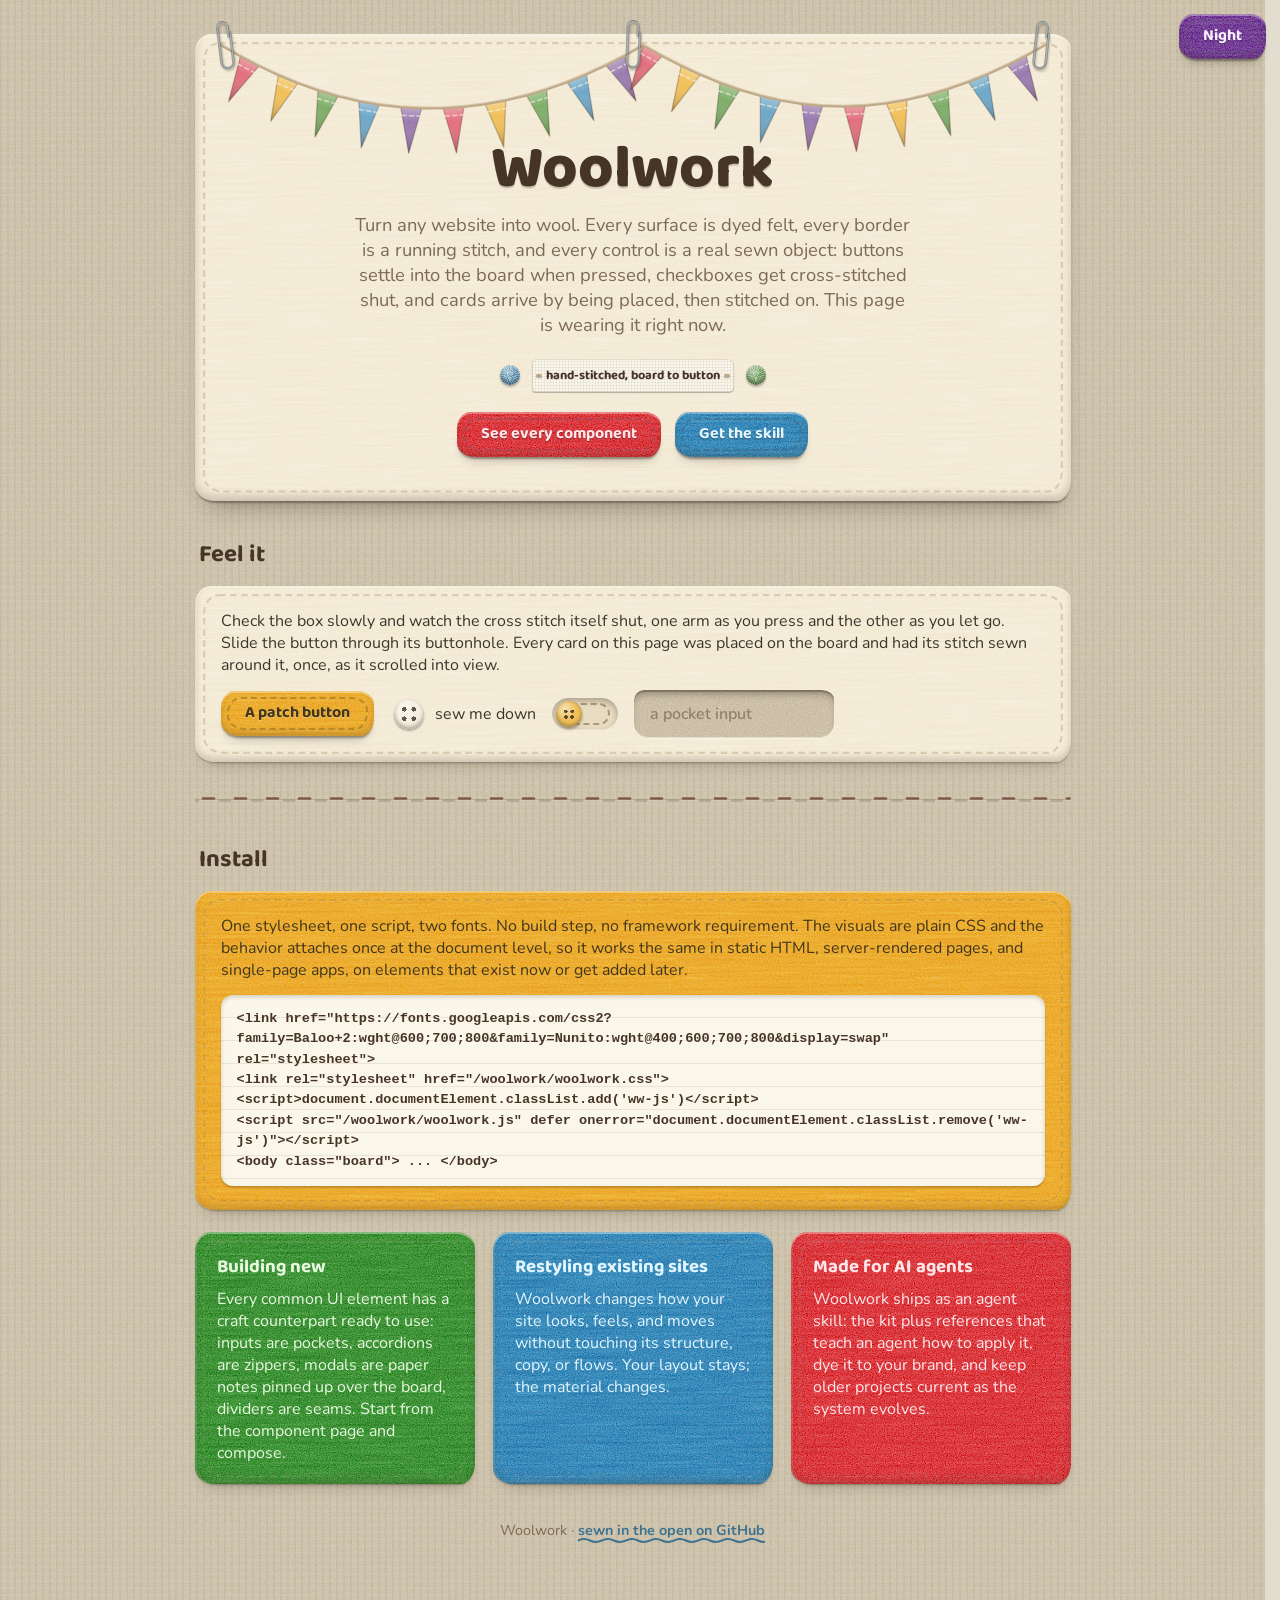
==== commit 175ed0c2: "Perfect paper popups and stable page motion" ====
--- a/index.html
+++ b/index.html
@@ -82,8 +82,8 @@
     <div class="felt stitch sew" style="--c:var(--leaf);--t:var(--thread-leaf)">
       <h3>Building new</h3>
       <p style="margin:0">Every common UI element has a craft counterpart ready to use: inputs are
-      pockets, accordions are zippers, modals are notes clipped up over the board, dividers are
-      seams. Start from the component page and compose.</p>
+      pockets, accordions are zippers, modals are paper notes pinned up over the board, dividers
+      are seams. Start from the component page and compose.</p>
     </div>
     <div class="felt stitch sew" style="--c:var(--sky);--t:var(--thread-sky);--sew-delay:.08s">
       <h3>Restyling existing sites</h3>
--- a/woolwork.css
+++ b/woolwork.css
@@ -237,9 +237,9 @@
 .seam::after{content:"";position:absolute;inset:0;background:var(--t,var(--cocoa));
   -webkit-mask:var(--seampat) repeat-x center/32px 14px;mask:var(--seampat) repeat-x center/32px 14px}
 /* A revealed seam is sewn on left to right: the crease presses in, then the
-   running stitch follows a beat behind, instead of the whole line settling as
-   one block. The seam holds still (no vertical settle) while it draws. */
-.ww-js .seam.sew{opacity:1;translate:none;rotate:none}
+   running stitch follows a beat behind, instead of the whole line fading in
+   as one block. The seam itself stays put and fully opaque while it draws. */
+.ww-js .seam.sew{opacity:1}
 .ww-js .seam.sew::before,.ww-js .seam.sew::after{clip-path:inset(0 100% 0 0);transition:clip-path .7s ease}
 .ww-js .seam.sew::after{transition:clip-path .85s ease .12s}
 .ww-js .seam.sew.on::before,.ww-js .seam.sew.on::after{clip-path:inset(0 0 0 0)}
@@ -272,7 +272,7 @@
 .flap>summary{list-style:none;cursor:pointer;position:relative;z-index:2}
 .flap>summary::-webkit-details-marker{display:none}
 .flap .panel{position:absolute;left:2px;top:calc(100% - 8px);min-width:212px;z-index:1;padding:13px 11px 13px;
-  display:grid;gap:2px;rotate:-.6deg;color:var(--ink);
+  display:grid;gap:2px;color:var(--ink);
   background-color:var(--paper);
   background-image:linear-gradient(180deg,color-mix(in srgb,var(--paper) 88%,white),var(--paper) 22%,color-mix(in srgb,var(--paper) 94%,var(--cocoa)));
   border-radius:2px 3px 6px 7px;
@@ -283,19 +283,54 @@
 .flap .panel button{display:block;width:100%;text-align:left;border:0;cursor:pointer;color:var(--ink);
   font:600 .95rem var(--font-body);padding:8px 12px;border-radius:6px;background:transparent}
 .flap .panel button:hover{background:color-mix(in srgb,var(--butter) 40%,transparent)}
-/* ---------- MODAL: a felt patch pinned over the board with safety pins ----------
-   The dialog itself is the patch: felt material, stitchable, pins allowed to
-   overhang via overflow:visible. No inner wrapper is needed. */
-dialog.pinned{border:0;padding:28px 26px 24px;color:var(--ink);
-  max-width:min(92vw,460px);overflow:visible;
-  background-color:var(--c,var(--cream));background-image:var(--streak),var(--grain);
-  background-blend-mode:soft-light,overlay;background-size:240px 240px,140px 140px;
-  border-radius:16px 19px 15px 20px/18px 15px 21px 16px;
-  box-shadow:inset 0 3px 0 var(--hi),inset 0 -5px 9px var(--lo),
-    0 3px 2px -1px rgba(30,20,12,.35),0 16px 26px -14px rgba(30,20,12,.4)}
-dialog.pinned::backdrop{background:rgba(40,28,18,.45);backdrop-filter:blur(1.5px)}
+/* ---------- MODAL: a sticky note pinned over the board ----------
+   Popups are paper, never felt: the same sheet material as the dropdown and
+   paper select, so the wool basket stays for surfaces that live on the board
+   permanently while anything transient reads as a note stuck up over it.
+   Closed by a pencil-drawn cross (.pencil-x), never a clip or a yarn-x. */
+dialog.pinned{border:0;padding:28px 30px 24px 26px;color:var(--ink);
+  box-sizing:border-box;max-width:min(92vw,460px);max-height:calc(100dvh - 24px);
+  overflow-x:hidden;overflow-y:auto;overscroll-behavior:contain;
+  scrollbar-width:thin;scrollbar-color:color-mix(in srgb,var(--cocoa) 64%,transparent) transparent;
+  background-color:var(--paper);
+  background-image:repeating-linear-gradient(0deg,rgba(122,92,73,.035) 0 1px,transparent 1px 4px),
+    linear-gradient(178deg,color-mix(in srgb,var(--paper) 90%,white),var(--paper) 30%,color-mix(in srgb,var(--paper) 94%,var(--cocoa)));
+  border-radius:9px 12px 8px 13px/8px 9px 12px 10px;
+  box-shadow:inset 0 1px 0 rgba(255,255,255,.7),inset 0 -1px 0 rgba(122,92,73,.16),
+    0 3px 2px -1px rgba(30,20,12,.3),0 18px 26px -14px rgba(30,20,12,.42)}
+dialog.pinned::-webkit-scrollbar{width:8px}
+dialog.pinned::-webkit-scrollbar-track{background:transparent}
+dialog.pinned::-webkit-scrollbar-thumb{background:color-mix(in srgb,var(--cocoa) 64%,transparent);border-radius:8px}
+/* A stable dim of the real page, never a filtered clone: backdrop-filter's
+   live compositor sample of the page is unreliable once other 3D-transformed
+   layers exist on the page (the folder tabs, the paper-select folds) and at
+   non-100% browser zoom, where it can render mirrored, flipped, or tiled.
+   A flat scrim has no such failure mode at any zoom or scroll position. */
+dialog.pinned::backdrop{background:rgba(40,28,18,.52)}
+/* Fixed geometry, opacity plus a straight-line settle only: no rotation, so
+   the note's outline never reads as a different shape mid-arrival than the
+   axis-aligned rectangle it settles into. */
 dialog.pinned[open]{animation:pindrop .55s var(--spring)}
-@keyframes pindrop{from{transform:translateY(-26px) rotate(-2deg);opacity:0}to{transform:none;opacity:1}}
+@keyframes pindrop{from{transform:translateY(-26px);opacity:0}to{transform:none;opacity:1}}
+/* Two classes so this beats .pencil-x's own position:relative on specificity
+   rather than depending on which rule happens to come later in the file. */
+dialog.pinned .pinned-close{position:absolute;top:14px;right:16px}
+/* No-JS fallback: showModal() is always script-invoked, so without JS a
+   dialog can never open and a floating, closeable overlay would be dead
+   weight. Render the identical markup in flow instead, as a static preview
+   of the note, and hide the controls that would otherwise do nothing. This
+   is the same DOM either way, never a duplicated second copy of the content. */
+html:not(.ww-js) dialog.pinned{display:block;position:static;margin:16px 0 0}
+html:not(.ww-js) .pinned-close{display:none}
+html:not(.ww-js) .pinned-trigger{display:none}
+/* Lock the board behind an open note, without shifting layout when the
+   scrollbar disappears: the gutter is reserved permanently (not only while
+   locked), so the viewport width the note's fixed siblings measure against
+   never changes. Falls back to ordinary background scrolling, unlocked, on
+   browsers without :has() support. */
+html{scrollbar-gutter:stable}
+body.board:has(dialog.pinned[open]){overflow:hidden}
+body.board.ww-scroll-lock{overflow:hidden}
 /* ---------- PINNED HARDWARE: paper clips and safety pins ----------
    Both are bent steel wire. The clip stays a thin, graphic silhouette so it
    reads as ordinary hardware at interface scale instead of a chrome ornament. */
@@ -321,34 +356,69 @@
   opacity:0;transition:opacity .2s}
 [data-tip]:hover::after,[data-tip]:focus-visible::after{opacity:1;translate:-50% 0}
 [data-tip]:hover::before,[data-tip]:focus-visible::before{opacity:1}
-/* ---------- HAMBURGER: three strands of yarn; open pulls them into a tied cross ---------- */
+/* ---------- HAMBURGER: three equal strands of yarn; open pulls them into a cross ---------- */
 .strands{width:46px;height:44px;border:0;cursor:pointer;background:transparent;position:relative;padding:0}
-.strands .yarn{position:absolute;left:8px;right:8px;height:4px;transition:translate .45s var(--spring),rotate .45s var(--spring),opacity .3s}
-.strands .yarn:nth-child(1){top:12px}
-.strands .yarn:nth-child(2){top:20px}
-.strands .yarn:nth-child(3){top:28px}
-.strands[aria-expanded="true"] .yarn:nth-child(1){translate:0 8px;rotate:45deg}
+.strands .yarn{position:absolute;left:7px;right:7px;height:6px;transition:translate .45s var(--spring),rotate .45s var(--spring),scale .45s var(--spring),opacity .3s}
+.strands .yarn:nth-child(1){top:11px}
+.strands .yarn:nth-child(2){top:19px}
+.strands .yarn:nth-child(3){top:27px}
+.strands[aria-expanded="true"] .yarn:nth-child(1){translate:0 8px;rotate:45deg;scale:1.2 1}
 .strands[aria-expanded="true"] .yarn:nth-child(2){opacity:0;translate:-8px 0}
-.strands[aria-expanded="true"] .yarn:nth-child(3){translate:0 -8px;rotate:-45deg}
-.strands::after{content:"";position:absolute;left:20px;top:18px;width:6px;height:6px;border-radius:50%;
-  background:var(--c,var(--cocoa));box-shadow:inset 0 1px 1px rgba(255,255,255,.3),0 1px 1px rgba(30,20,12,.3);
-  opacity:0;transition:opacity .2s .12s}
-.strands[aria-expanded="true"]::after{opacity:1}
+.strands[aria-expanded="true"] .yarn:nth-child(3){translate:0 -8px;rotate:-45deg;scale:1.2 1}
 .strands:focus-visible{outline:3px dashed var(--thread-sky);outline-offset:2px;border-radius:8px}
 /* ---------- YARN CROSS: two strands tied into an X ----------
    The exact stringy look the hamburger settles into, as a standalone piece:
    two ply-twisted .yarn strands crossed. Use as a close/dismiss control or a
    decorative X. Dye the strands with --c like any yarn. ---------- */
 .yarn-x{width:34px;height:34px;border:0;cursor:pointer;background:transparent;position:relative;padding:0;flex:none;
-  transition:rotate .4s var(--spring),translate .12s ease-out}
-.yarn-x .yarn{position:absolute;left:4px;right:4px;top:calc(50% - 2px);height:4px}
+  transition:rotate .4s var(--spring)}
+.yarn-x .yarn{position:absolute;left:3px;right:3px;top:calc(50% - 3px);height:6px}
 .yarn-x .yarn:nth-child(1){rotate:45deg}
 .yarn-x .yarn:nth-child(2){rotate:-45deg}
-.yarn-x::after{content:"";position:absolute;left:14px;top:14px;width:6px;height:6px;border-radius:50%;
-  background:var(--c,var(--cocoa));box-shadow:inset 0 1px 1px rgba(255,255,255,.3),0 1px 1px rgba(30,20,12,.3)}
 .yarn-x:hover{rotate:90deg}
-.yarn-x:active{translate:0 1.5px}
+.yarn-x:active{scale:.92}
 .yarn-x:focus-visible{outline:3px dashed var(--thread-sky);outline-offset:2px;border-radius:8px}
+/* ---------- PENCIL CROSS: two pencils laid crossed on the paper ----------
+   Closes a paper popup (sticky note, entry form). A graphite tip, wood
+   shaft, and eraser cap read at interface scale as an actual pencil rather
+   than a plain line, so the paper's own close mark stays paper, never wool. */
+.pencil-x{width:34px;height:34px;border:0;cursor:pointer;background:transparent;position:relative;padding:0;flex:none;
+  transition:rotate .4s var(--spring)}
+.pencil-x .pencil{position:absolute;left:2px;right:2px;top:calc(50% - 3px);height:6px;border-radius:0 3px 3px 0;
+  clip-path:polygon(0% 50%,12% 4%,100% 4%,100% 96%,12% 96%);
+  background:linear-gradient(90deg,#2b2119 0 5%,#e8c27a 5% 15%,var(--cocoa) 15% 76%,#c9c9cf 76% 86%,#d8677a 86% 100%);
+  box-shadow:0 1px 1px rgba(30,20,12,.35)}
+.pencil-x .pencil:nth-child(1){rotate:45deg}
+.pencil-x .pencil:nth-child(2){rotate:-45deg}
+.pencil-x:hover{rotate:-14deg}
+.pencil-x:active{scale:.92}
+.pencil-x:focus-visible{outline:3px dashed var(--thread-sky);outline-offset:2px;border-radius:8px}
+/* ---------- INK ACTION: a pen-boxed action written on the paper itself ----------
+   Paper popups carry no wool: no .btn-patch, no felt texture, no stitched
+   border. A hand-drawn ink rectangle around the label is the paper-native
+   action; .stamp fills solid, like a rubber stamp, for the one emphasized
+   action a note carries. Both dye from --cocoa/--ink like the rest of the
+   note, so night mode re-inks them with no per-element fix. */
+.btn-ink{position:relative;display:inline-block;cursor:pointer;
+  color:var(--ink);background:transparent;font:700 1rem/1 var(--font-display);
+  padding:10px 20px 11px;border:2px solid var(--cocoa);border-radius:7px 9px 6px 8px;
+  transition:background-color .2s ease,translate .3s var(--spring),color .2s ease}
+.btn-ink:hover{background-color:color-mix(in srgb,var(--cocoa) 12%,transparent)}
+.btn-ink:active{translate:0 1.5px;background-color:color-mix(in srgb,var(--cocoa) 20%,transparent)}
+.btn-ink:focus-visible{outline:3px dashed var(--thread-sky);outline-offset:3px}
+.btn-ink.stamp{background-color:var(--cocoa);color:var(--paper)}
+.btn-ink.stamp:hover{background-color:color-mix(in srgb,var(--cocoa) 88%,black)}
+.btn-ink.stamp:active{background-color:color-mix(in srgb,var(--cocoa) 78%,black)}
+/* ---------- INK LINE: a text field ruled directly onto the paper ----------
+   The paper counterpart to .pocket: no felt cut, no grain, just a written
+   line. Only for fields living inside a paper popup; fields on the board
+   stay .pocket. */
+.ink-line{width:100%;padding:8px 2px 9px;color:var(--ink);font:600 1rem var(--font-body);
+  border:0;border-bottom:2px solid var(--cocoa);border-radius:0;background:transparent;
+  transition:border-color .2s ease,box-shadow .2s ease}
+.ink-line::placeholder{color:color-mix(in srgb,var(--ink) 45%,transparent)}
+.ink-line:focus{outline:none;border-bottom-color:var(--thread-rose);
+  box-shadow:0 2px 0 -1px var(--thread-rose)}
 /* ---------- TOAST: notes tacked to the board corner, stacked in a tray ----------
    The kit appends toasts to one fixed .toast-tray so they stack in a column
    (newest lowest) with real gaps instead of piling on the same spot. Each
@@ -357,7 +427,7 @@
   gap:10px;align-items:stretch;pointer-events:none;width:min(calc(100vw - 36px),340px)}
 .toast{position:relative;box-sizing:border-box;pointer-events:auto;padding:13px 48px 13px 18px;font-weight:700;width:100%;
   animation:tack .5s var(--spring);touch-action:pan-y;contain:layout}
-@keyframes tack{from{translate:0 24px;rotate:2deg;opacity:0}to{translate:0 0;rotate:0deg;opacity:1}}
+@keyframes tack{from{translate:0 24px;opacity:0}to{translate:0 0;opacity:1}}
 .toast.leaving{transition:opacity .3s,translate .35s var(--spring);opacity:0;translate:0 24px}
 .toast.swiping{transition:none;cursor:grab;user-select:none}
 .toast .yarn-x{position:absolute;top:calc(50% - 16px);right:8px;width:32px;height:32px}
@@ -375,34 +445,95 @@
 .snap-radio:checked::after{opacity:1;transform:scale(1)}
 .snap-radio:active{translate:0 1.5px}
 .snap-radio:focus-visible{outline:3px dashed var(--thread-sky);outline-offset:2px}
-/* ---------- SELECT: a paper choice slip tucked into a dark felt slot ---------- */
-select.pocket{appearance:none;cursor:pointer;padding:12px 42px 12px 16px;border-radius:3px 2px 4px 3px;
+/* ---------- SELECT FALLBACK: native paper slip when JavaScript is absent ---------- */
+select.pocket{appearance:none;cursor:pointer;min-height:48px;padding:13px 42px 13px 16px;
+  border-radius:10px 12px 14px 15px/10px 9px 15px 14px;
   background-color:var(--paper);
   background-image:url("data:image/svg+xml;utf8,<svg xmlns='http://www.w3.org/2000/svg' width='16' height='12'><path d='M2 2 L8 8 L14 2' fill='none' stroke='%237a5c49' stroke-width='2.4' stroke-linecap='round' stroke-linejoin='round'/></svg>"),
     repeating-linear-gradient(0deg,rgba(122,92,73,.035) 0 1px,transparent 1px 4px),
     linear-gradient(180deg,color-mix(in srgb,var(--paper) 90%,white),var(--paper));
   background-repeat:no-repeat,repeat,no-repeat;background-position:right 14px center,0 0,0 0;
   background-size:16px 12px,100% 100%,100% 100%;background-blend-mode:normal,multiply,normal;
-  box-shadow:-8px 0 8px -7px rgba(30,18,10,.65),8px 0 8px -7px rgba(30,18,10,.65),
-    inset 0 1px 0 rgba(255,255,255,.8),inset 0 -1px 0 rgba(122,92,73,.16),0 2px 2px rgba(30,20,12,.14)}
-select.pocket:focus{box-shadow:-8px 0 8px -7px rgba(30,18,10,.65),8px 0 8px -7px rgba(30,18,10,.65),
-  inset 0 1px 0 rgba(255,255,255,.8),inset 0 -1px 0 rgba(122,92,73,.16),
+  box-shadow:inset 0 1px 0 rgba(255,255,255,.8),inset 0 -1px 0 rgba(122,92,73,.16),
+    0 2px 2px rgba(30,20,12,.18),0 6px 10px -8px rgba(30,20,12,.4)}
+select.pocket:focus{box-shadow:inset 0 1px 0 rgba(255,255,255,.8),inset 0 -1px 0 rgba(122,92,73,.16),
+  0 2px 2px rgba(30,20,12,.18),
   0 0 0 3px color-mix(in srgb,var(--rose) 40%,transparent)}
+/* JavaScript keeps the real select for its value only. The visible control is
+   one properly sized paper sheet, sized and aligned like the pocket inputs
+   beside it, whose choices unfold directly from its own bottom edge. */
+.select-slot{position:relative;width:100%;min-width:0;isolation:isolate}
+.select-slot[data-open="true"]{z-index:63}
+.select-slot select.pocket{position:absolute;inset:0;width:100%;height:100%;opacity:0;pointer-events:none}
+.paper-choice{position:relative;z-index:2;display:flex;align-items:center;justify-content:space-between;gap:12px;
+  width:100%;box-sizing:border-box;min-height:48px;padding:13px 16px;border:0;cursor:pointer;text-align:left;color:var(--ink);
+  font:600 1rem var(--font-body);border-radius:10px 12px 14px 15px/10px 9px 15px 14px;
+  background-color:var(--paper);background-image:repeating-linear-gradient(0deg,rgba(122,92,73,.035) 0 1px,transparent 1px 4px),
+    linear-gradient(180deg,color-mix(in srgb,var(--paper) 90%,white),var(--paper));
+  box-shadow:inset 0 1px 0 rgba(255,255,255,.82),inset 0 -1px 0 rgba(122,92,73,.17),
+    0 2px 2px rgba(30,20,12,.18),0 6px 10px -8px rgba(30,20,12,.4);transition:box-shadow .2s}
+.paper-choice::after{content:"";width:9px;height:9px;flex:none;border-right:2px solid var(--cocoa);
+  border-bottom:2px solid var(--cocoa);rotate:45deg;translate:0 -2px;transition:rotate .35s var(--spring),translate .35s var(--spring)}
+.select-slot[data-open="true"] .paper-choice::after{rotate:225deg;translate:0 3px}
+.paper-choice:focus-visible{outline:0;box-shadow:inset 0 1px 0 rgba(255,255,255,.82),inset 0 -1px 0 rgba(122,92,73,.17),
+    0 2px 2px rgba(30,20,12,.18),0 0 0 3px color-mix(in srgb,var(--rose) 40%,transparent)}
+.paper-folds{position:absolute;left:0;right:0;top:calc(100% - 3px);z-index:62;perspective:700px;
+  pointer-events:none;visibility:hidden;transform-style:preserve-3d;border-radius:0 0 14px 15px;overflow:hidden;isolation:isolate;
+  box-shadow:0 10px 14px -10px rgba(30,20,12,.45);transition:visibility 0s var(--fold-hide-delay,.5s)}
+.paper-folds::before{content:"";position:absolute;inset:0;z-index:0;transform:scaleY(0);transform-origin:50% 0;
+  border-radius:inherit;background-color:var(--paper);background-image:repeating-linear-gradient(0deg,
+    rgba(122,92,73,.035) 0 1px,transparent 1px 4px);transition:transform .42s var(--spring) 180ms}
+.select-slot[data-open="true"] .paper-folds{pointer-events:auto;visibility:visible;transition-delay:0s}
+.select-slot[data-open="true"] .paper-folds::before{transform:scaleY(1);transition-delay:45ms}
+.paper-option{position:relative;z-index:1;display:block;width:100%;padding:10px 14px;border:0;cursor:pointer;text-align:left;
+  color:var(--ink);font:600 .95rem var(--font-body);background-color:var(--paper);opacity:0;
+  background-image:linear-gradient(180deg,rgba(255,255,255,.5),transparent 42%,rgba(122,92,73,.08)),
+    repeating-linear-gradient(0deg,rgba(122,92,73,.035) 0 1px,transparent 1px 4px);
+  box-shadow:inset 0 1px 0 rgba(255,255,255,.74),inset 0 -1px 0 rgba(122,92,73,.25),0 2px 3px rgba(30,20,12,.2);
+  transform-origin:50% 0;transform:translateY(calc(var(--fold) * -9px)) rotateX(var(--fold-angle));
+  /* Opacity is gated to the same delay as the fold: a folded option stays
+     fully invisible (never a visible foreshortened sliver) until its own
+     turn to move, and fades out again well before its fold finishes closing,
+     so nothing lingers on screen after the motion has visually settled. */
+  transition:transform .42s var(--spring) var(--fold-close-delay),opacity .22s ease var(--fold-close-delay)}
+.paper-option:nth-child(odd){background-image:linear-gradient(174deg,rgba(255,255,255,.66) 0 47%,rgba(122,92,73,.12) 52% 100%),
+  repeating-linear-gradient(0deg,rgba(122,92,73,.035) 0 1px,transparent 1px 4px)}
+.paper-option:nth-child(even){background-image:linear-gradient(186deg,rgba(122,92,73,.11) 0 48%,rgba(255,255,255,.62) 53% 100%),
+  repeating-linear-gradient(0deg,rgba(122,92,73,.035) 0 1px,transparent 1px 4px)}
+.select-slot[data-open="true"] .paper-option{transform:translateY(0) rotateX(0);opacity:1;transition-delay:var(--fold-delay)}
+.paper-option-label{display:block;opacity:0;transition:opacity .1s ease var(--fold-close-delay)}
+.select-slot[data-open="true"] .paper-option-label{opacity:1;transition-delay:calc(var(--fold-delay) + 150ms)}
+.paper-option[aria-selected="true"]{font-weight:800}
+.paper-option[data-active="true"],.paper-option:hover{background-color:color-mix(in srgb,var(--paper) 92%,var(--sky));
+  box-shadow:inset 0 1px 0 rgba(255,255,255,.74),inset 0 -1px 0 rgba(122,92,73,.25),0 2px 3px rgba(30,20,12,.2)}
+.paper-option:focus-visible{outline:0}
 textarea.pocket{min-height:96px;resize:vertical;font:inherit}
-/* ---------- TABS: same-plane felt choices, with the selected one sewn down ----------
-   Every tab stays on the panel instead of rising above it. Selection is shown
-   by full dye, an inset settle, and a thread ring. */
-.tabs{display:flex;gap:8px;padding:0 0 12px;flex-wrap:wrap}
+/* ---------- TABS: hand-cut fabric labels tucked behind their content card ---------- */
+.tabs{position:relative;z-index:1;display:flex;align-items:flex-end;gap:6px;padding:0 10px;margin-bottom:-9px;
+  overflow-x:auto;overflow-y:hidden;scrollbar-width:none}
+.tabs::-webkit-scrollbar{display:none}
 .tabs>button{border:0;cursor:pointer;color:var(--ink);font:700 .95rem var(--font-display);
-  padding:9px 18px;border-radius:10px 13px 9px 12px;translate:none;
-  background-color:color-mix(in srgb,var(--c,var(--cream)) 55%,var(--board));
-  background-image:var(--grain);background-size:140px 140px;background-blend-mode:overlay;
-  box-shadow:inset 0 2px 0 rgba(255,252,242,.2),inset 0 -3px 5px rgba(30,18,10,.2),0 1px 1px rgba(30,20,12,.18);
+  position:relative;z-index:1;isolation:isolate;flex:0 0 auto;padding:11px clamp(10px,2vw,22px) 10px;translate:none;
+  background:transparent;
   transition:background-color .25s,box-shadow .25s,translate .35s var(--spring)}
-.tabs>button[aria-selected="true"]{background-color:var(--c,var(--cream));translate:0 1px;
-  box-shadow:inset 0 3px 6px rgba(30,18,10,.28),inset 0 -1px 0 rgba(255,252,242,.28),
-    inset 0 0 0 2px var(--t,var(--cocoa)),0 1px 0 rgba(255,252,242,.2)}
+/* Flat geometry, not a faked 3D lean: a rotateX'd background/texture forces
+   the browser to resample the grain raster through a perspective matrix,
+   which shows up as visible jagged, pixelated edges on the slanted side at
+   any zoom other than 100%. A crisp vector radius reads as a hand-cut folder
+   tab just as well, tucks behind the panel via z-index and translate the
+   same as before, and stays anti-aliased at every zoom level. */
+.tabs>button::before{content:"";position:absolute;inset:0;z-index:-1;border-radius:9px 11px 0 0;
+  background-color:color-mix(in srgb,var(--cream) 88%,var(--board));background-image:var(--grain);
+  background-size:140px 140px;background-blend-mode:overlay;
+  box-shadow:inset 0 2px 0 rgba(255,252,242,.35),inset 0 -4px 5px rgba(30,18,10,.2)}
+.tabs>button::after{content:"";position:absolute;inset:5px 7px 3px;border:2px dashed var(--t,var(--thread-cream));
+  border-radius:6px 7px 0 0;opacity:.52}
+.tabs>button[aria-selected="true"]{z-index:2;translate:0 3px}
+.tabs>button[aria-selected="true"]::before{background-color:var(--c,var(--cream));
+  box-shadow:inset 0 2px 0 var(--hi),inset 0 -3px 5px var(--lo)}
+.tabs>button[aria-selected="true"]::after{opacity:.88}
 .tabs>button:focus-visible{outline:3px dashed var(--thread-sky);outline-offset:2px}
+.tab-panel{position:relative;z-index:2}
 .tab-panel[hidden]{display:none}
 /* ---------- BREADCRUMBS: tags strung on one thread ---------- */
 .crumbs{display:flex;align-items:center;gap:0;flex-wrap:wrap;padding:0;margin:0;list-style:none;position:relative}
@@ -523,7 +654,7 @@
 ul.knots li::before{content:"";position:absolute;left:2px;top:.52em;width:10px;height:10px;border-radius:50%;
   background:radial-gradient(circle at 38% 32%,color-mix(in srgb,var(--t,var(--cocoa)) 55%,white),var(--t,var(--cocoa)));
   box-shadow:inset 0 -1px 1px rgba(0,0,0,.3),0 1px 1px rgba(30,20,12,.25)}
-figure.photo{margin:0;display:inline-block;padding:10px 10px 8px;rotate:-.7deg;
+figure.photo{margin:0;display:inline-block;padding:10px 10px 8px;
   background-color:var(--cream);background-image:var(--grain);background-size:140px 140px;background-blend-mode:overlay;
   border-radius:12px 15px 11px 16px/14px 11px 16px 12px;
   box-shadow:inset 0 2px 0 var(--hi),inset 0 -3px 5px var(--lo),0 3px 2px -1px rgba(30,20,12,.32),0 12px 18px -12px rgba(30,20,12,.4)}
@@ -573,23 +704,31 @@
    for selection, copying, scroll height, and no-JS rendering. */
 /* Hidden-then-revealed ONLY once JS has confirmed it is running (html.ww-js),
    so server-rendered pages without JS stay fully visible. */
-.ww-js .sew{opacity:0;translate:0 12px;rotate:.35deg;
-  transition:opacity .45s ease var(--sew-delay,0s),translate .65s var(--spring) var(--sew-delay,0s),rotate .65s var(--spring) var(--sew-delay,0s)}
-/* The settled state is translate/rotate NONE, not zero: a zero value still
-   creates a stacking context, which would trap dropdown panels and tooltips
-   under later sibling patches forever. None releases it after the settle. */
-.ww-js .sew.on{opacity:1;translate:none;rotate:none}
+/* Fixed geometry, literally: the reveal is opacity only. No translate, no
+   rotate, no transform of any kind, so a revealing element occupies exactly
+   its settled position, outline, and size at every visible frame; nothing
+   on the page ever appears anywhere other than where it will rest. The
+   physical "sewn on" motion comes from the thread draw that follows (the
+   lead traveling the final path), not from the patch moving. A side benefit:
+   with no transform there is never a transient stacking context to trap
+   dropdown panels or tooltips under later sibling patches. */
+.ww-js .sew{opacity:0;transition:opacity .6s ease var(--sew-delay,0s)}
+.ww-js .sew.on{opacity:1}
 /* When JS runs, the running stitch is a real drawn thread that traces the
    element's exact box (equal inset on every side, following its own corner
    radii) and stays as the resting border, so what draws on IS what remains.
-   The CSS dashed border is the no-JS fallback and steps aside once threaded. */
-.ww-js .stitch.threaded::after{display:none}
+   The CSS dashed border is the no-JS fallback; it is hidden the instant JS
+   is confirmed running (not only once a given element is .threaded), so it
+   can never flash into view for even one frame before the persistent SVG
+   thread exists on a not-yet-revealed element. */
+.ww-js .stitch::after{display:none}
 .stitch-thread{position:absolute;top:8px;left:8px;pointer-events:none;overflow:visible;
   filter:drop-shadow(0 1px 0 rgba(255,252,242,.35))}
 .stitch-thread path{fill:none;stroke:var(--t,var(--cocoa));stroke-width:2.5;stroke-linecap:butt;opacity:.85}
 @media (prefers-reduced-motion:reduce){
   *,*::before,*::after{animation:none!important;transition-duration:.01s!important}
-  .ww-js .sew{opacity:1;translate:none;rotate:none}
+  .paper-option,.paper-option-label,.paper-folds::before{transition-delay:0s!important}
+  .ww-js .sew{opacity:1}
   .spinner::before{animation:none}
   .basting{animation:none;opacity:.7}
 }
--- a/site.css
+++ b/site.css
@@ -67,6 +67,10 @@
    control (group headings, read-only demos). */
 .field-label{display:block;margin-bottom:6px;font-weight:700;font-size:.9rem}
 .table-scroll{overflow-x:auto}
+/* The popup demo renders its dialogs open-in-flow without JS (kit CSS); this
+   note only makes sense in that state, so hide it once JS confirms the
+   triggers are live instead of leaving it to contradict the working page. */
+html.ww-js .no-js-note{display:none}
 .swatch-grid{display:grid;grid-template-columns:repeat(auto-fit,minmax(150px,1fr));gap:14px}
 /* Swatch labels inherit their ink from the material, which picks dark or
    light thread against its own dye; never pin them to one ink here. */
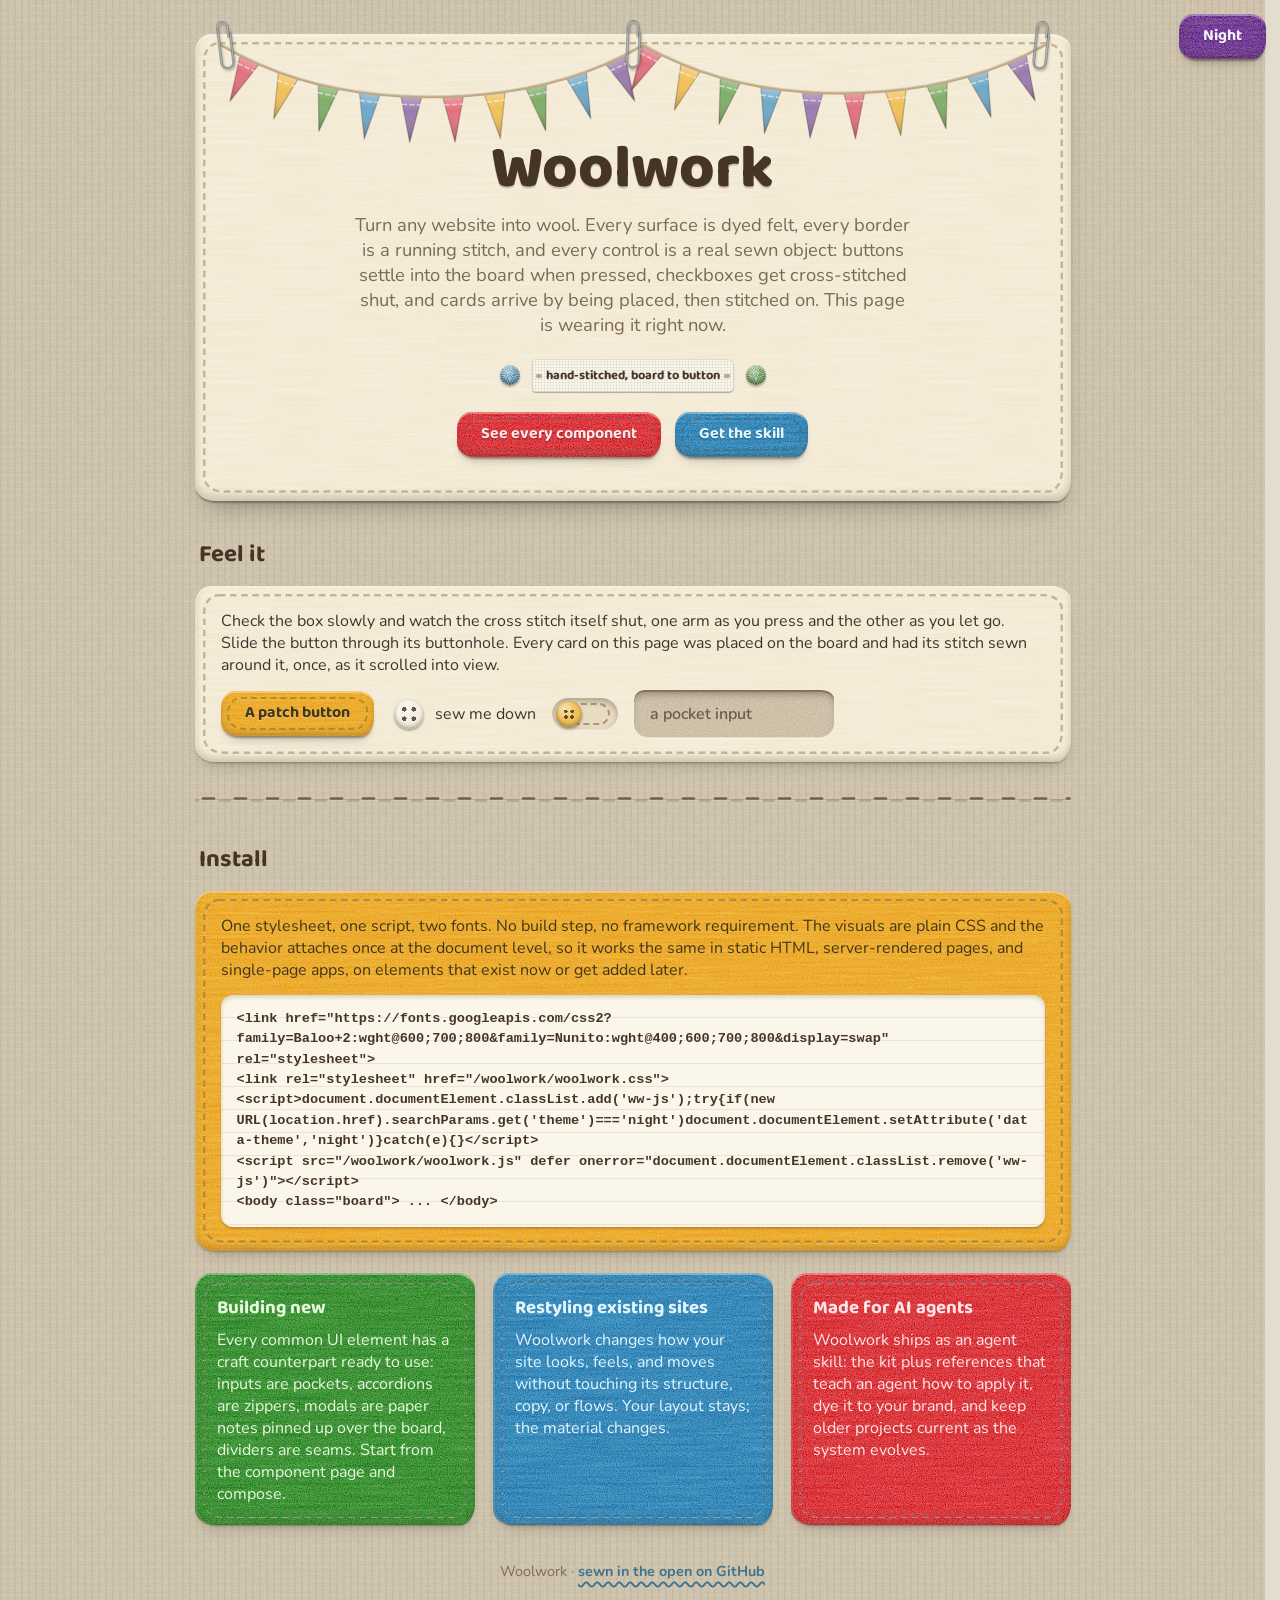
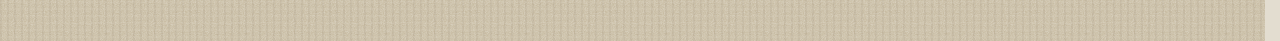
==== commit da3391a1: "Finish the Woolwork interaction and theme audit" ====
--- a/index.html
+++ b/index.html
@@ -26,10 +26,10 @@
 <link rel="preload" href="fonts/nunito-latin.woff2" as="font" type="font/woff2" crossorigin>
 <link rel="stylesheet" href="woolwork.css">
 <link rel="stylesheet" href="site.css">
-<script>document.documentElement.classList.add('ww-js')</script>
+<script>document.documentElement.classList.add('ww-js');try{if(new URL(location.href).searchParams.get('theme')==='night'){document.documentElement.setAttribute('data-theme','night');document.querySelector('meta[name="theme-color"]').setAttribute('content','#332e42')}}catch(e){}</script>
 </head>
 <body class="board">
-<button type="button" class="btn-patch night-corner" style="--c:var(--plum);--t:var(--thread-plum)" onclick="woolwork.night()">Night</button>
+<button type="button" class="btn-patch night-corner" style="--c:var(--plum);--t:var(--thread-plum)" data-woolwork-theme-toggle data-night-label="Night" data-day-label="Day" aria-pressed="false" onclick="woolwork.night()">Night</button>
 <main>
   <header class="felt deep stitch sew hero" style="--c:var(--cream);--t:var(--thread-cream)">
     <canvas id="bunting" aria-hidden="true"></canvas>
@@ -73,7 +73,7 @@
     exist now or get added later.</p>
     <pre class="pattern">&lt;link href="https://fonts.googleapis.com/css2?family=Baloo+2:wght@600;700;800&amp;family=Nunito:wght@400;600;700;800&amp;display=swap" rel="stylesheet"&gt;
 &lt;link rel="stylesheet" href="/woolwork/woolwork.css"&gt;
-&lt;script&gt;document.documentElement.classList.add('ww-js')&lt;/script&gt;
+&lt;script&gt;document.documentElement.classList.add('ww-js');try{if(new URL(location.href).searchParams.get('theme')==='night')document.documentElement.setAttribute('data-theme','night')}catch(e){}&lt;/script&gt;
 &lt;script src="/woolwork/woolwork.js" defer onerror="document.documentElement.classList.remove('ww-js')"&gt;&lt;/script&gt;
 &lt;body class="board"&gt; ... &lt;/body&gt;</pre>
   </div>
@@ -105,11 +105,13 @@
 <script>
 /* Keep the browser chrome color in step with the night toggle. The two hex
    values are the kit's board tokens; theme-color cannot read CSS variables. */
-new MutationObserver(function(){
+function syncThemeColor(){
   var m = document.querySelector('meta[name="theme-color"]');
   if(m) m.setAttribute('content',
     document.documentElement.getAttribute('data-theme') === 'night' ? '#332e42' : '#e3ddd0');
-}).observe(document.documentElement, {attributes:true, attributeFilter:['data-theme']});
+}
+syncThemeColor();
+new MutationObserver(syncThemeColor).observe(document.documentElement, {attributes:true, attributeFilter:['data-theme']});
 </script>
 </body>
 </html>
--- a/woolwork.css
+++ b/woolwork.css
@@ -25,7 +25,7 @@
   --ink:#f2ecdf; --ink-soft:#c3b8d4;
   --hi:rgba(220,215,255,.14); --lo:rgba(10,6,20,.5);
   --cocoa:#cfc2b2;
-  --rose:#b65a6b; --butter:#b8934a; --leaf:#66904f; --sky:#54859f; --plum:#7d6394;
+  --rose:#9d4858; --butter:#b8934a; --leaf:#527840; --sky:#426f88; --plum:#705386;
   --thread-cream:#9c92b5; --thread-rose:#f2b2bd; --thread-butter:#ecd096;
   --thread-leaf:#bcd8a8; --thread-sky:#aed2e8; --thread-plum:#d4bfe6;
 }
@@ -100,27 +100,6 @@
 .btn-patch.rose{--c:var(--rose);--t:var(--thread-rose)}
 .btn-patch.leaf{--c:var(--leaf);--t:var(--thread-leaf)}
 .btn-patch.sky{--c:var(--sky);--t:var(--thread-sky)}
-/* ---------- SEWN BUTTON (round, 4 holes, thread cross) ---------- */
-.sewn-button{--c:var(--sky);position:relative;width:44px;height:44px;border-radius:50%;border:0;cursor:pointer;
-  background:radial-gradient(circle at 32% 28%,rgba(255,255,255,.5),transparent 46%),
-    radial-gradient(circle at 50% 50%,var(--c) 62%,color-mix(in srgb,var(--c) 62%,black) 100%);
-  box-shadow:inset 0 -3px 5px rgba(0,0,0,.3),inset 0 2px 2px rgba(255,255,255,.4),
-    0 3px 3px -1px rgba(30,20,12,.4),0 8px 10px -7px rgba(30,20,12,.35);
-  transition:translate .5s var(--spring),box-shadow .2s}
-.sewn-button::before{content:"";position:absolute;inset:0;border-radius:50%;
-  box-shadow:inset 0 0 0 4px rgba(0,0,0,.07),inset 0 0 0 5px rgba(255,255,255,.14);
-  background:
-    radial-gradient(circle 3px at 36% 38%,rgba(30,18,10,.72) 96%,transparent),
-    radial-gradient(circle 3px at 64% 38%,rgba(30,18,10,.72) 96%,transparent),
-    radial-gradient(circle 3px at 36% 64%,rgba(30,18,10,.72) 96%,transparent),
-    radial-gradient(circle 3px at 64% 64%,rgba(30,18,10,.72) 96%,transparent)}
-.sewn-button::after{content:"";position:absolute;inset:22%;pointer-events:none;
-  background:
-    linear-gradient(45deg,transparent 41%,var(--tc,var(--cream)) 41% 59%,transparent 59%),
-    linear-gradient(-45deg,transparent 41%,var(--tc,var(--cream)) 41% 59%,transparent 59%);
-  filter:drop-shadow(0 1px 1px rgba(0,0,0,.35))}
-.sewn-button:active{translate:0 2px;box-shadow:inset 0 -2px 4px rgba(0,0,0,.35),0 1px 1px rgba(30,20,12,.35)}
-.sewn-button:focus-visible{outline:3px dashed var(--thread-sky);outline-offset:3px}
 /* ---------- CHECKBOX: a button that gets SEWN when checked ----------
    Unchecked: empty buttonholes. Checked: a thread cross is stitched on with a spring.
    The four holes sit at 34%/66% of the 30px box, i.e. a 9.6px square centered on the
@@ -149,7 +128,7 @@
 .sew-check.pre:checked::after{transform:rotate(135deg) scaleX(0);transition-delay:0s}
 .sew-check:active{translate:0 1.5px}
 .sew-check:focus-visible{outline:3px dashed var(--thread-sky);outline-offset:2px}
-/* ---------- BUTTONHOLE TOGGLE (knob is a small sewn button) ---------- */
+/* ---------- BUTTONHOLE TOGGLE (four-hole knob slides through the slot) ---------- */
 .buttonhole{position:relative;width:66px;height:32px;border-radius:18px;cursor:pointer;border:0;flex:none;
   background-color:color-mix(in srgb,var(--cream) 78%,var(--board));
   background-image:var(--grain);background-blend-mode:overlay;background-size:140px 140px;
@@ -182,7 +161,7 @@
 .pocket:focus{outline:none;
   box-shadow:inset 0 7px 8px -4px rgba(30,18,10,.42),inset 0 2px 0 rgba(30,18,10,.22),
     0 0 0 3px color-mix(in srgb,var(--rose) 40%,transparent)}
-.pocket::placeholder{color:color-mix(in srgb,var(--ink) 45%,transparent)}
+.pocket::placeholder{color:color-mix(in srgb,var(--ink) 72%,transparent)}
 /* ---------- SLIDER: a bead of yarn on a stitched channel ---------- */
 .bead-slider{appearance:none;width:100%;height:26px;background:transparent;cursor:pointer}
 .bead-slider::-webkit-slider-runnable-track{height:12px;border-radius:8px;
@@ -223,13 +202,14 @@
 .tag::before,.tag::after{content:"";position:absolute;top:50%;width:6px;height:3px;margin-top:-1.5px;border-radius:2px;
   background:var(--thread-cream);box-shadow:0 1px 1px rgba(30,20,12,.35)}
 .tag::before{left:4px}.tag::after{right:4px}
-/* ---------- THREAD LINK: loose thread pulls taut on hover;
-   a visited link stays neatly sewn (straight dashed backstitch) ---------- */
-a.thread-link{color:var(--thread-sky);font-weight:700;text-decoration:none;padding-bottom:4px;
-  background:url("data:image/svg+xml;utf8,<svg xmlns='http://www.w3.org/2000/svg' width='24' height='7'><path d='M0 3.5 Q6 0.5 12 3.5 T24 3.5' fill='none' stroke='%233f728f' stroke-width='2' stroke-linecap='round'/></svg>") repeat-x left bottom/24px 7px}
-/* Hover pulls the same thread taut: the wave straightens, the dye does not change. */
-a.thread-link:hover{background-image:url("data:image/svg+xml;utf8,<svg xmlns='http://www.w3.org/2000/svg' width='24' height='7'><path d='M0 5 L24 5' fill='none' stroke='%233f728f' stroke-width='2' stroke-linecap='round'/></svg>")}
-a.thread-link:visited{background-image:url("data:image/svg+xml;utf8,<svg xmlns='http://www.w3.org/2000/svg' width='14' height='7'><path d='M1 5 L9 5' fill='none' stroke='%236b5180' stroke-width='2.4' stroke-linecap='round'/></svg>")}
+/* ---------- THREAD LINK: a loose wavy strand pulls taut on hover.
+   Native decoration follows the dyed text color in both themes and across
+   wrapped lines, without baking a day-only thread color into an image. ---------- */
+a.thread-link{color:var(--thread-sky);font-weight:700;text-decoration-line:underline;
+  text-decoration-style:wavy;text-decoration-color:currentColor;text-decoration-thickness:2px;
+  text-underline-offset:5px;text-decoration-skip-ink:none}
+a.thread-link:hover{text-decoration-style:solid}
+a.thread-link:visited{color:var(--thread-plum)}
 /* ---------- SEAM DIVIDER: running stitch across a pressed crease ---------- */
 .seam{height:14px;border:0;position:relative}
 .seam::before{content:"";position:absolute;left:0;right:0;top:50%;height:2px;
@@ -416,7 +396,7 @@
 .ink-line{width:100%;padding:8px 2px 9px;color:var(--ink);font:600 1rem var(--font-body);
   border:0;border-bottom:2px solid var(--cocoa);border-radius:0;background:transparent;
   transition:border-color .2s ease,box-shadow .2s ease}
-.ink-line::placeholder{color:color-mix(in srgb,var(--ink) 45%,transparent)}
+.ink-line::placeholder{color:color-mix(in srgb,var(--ink) 72%,transparent)}
 .ink-line:focus{outline:none;border-bottom-color:var(--thread-rose);
   box-shadow:0 2px 0 -1px var(--thread-rose)}
 /* ---------- TOAST: notes tacked to the board corner, stacked in a tray ----------
@@ -449,11 +429,14 @@
 select.pocket{appearance:none;cursor:pointer;min-height:48px;padding:13px 42px 13px 16px;
   border-radius:10px 12px 14px 15px/10px 9px 15px 14px;
   background-color:var(--paper);
-  background-image:url("data:image/svg+xml;utf8,<svg xmlns='http://www.w3.org/2000/svg' width='16' height='12'><path d='M2 2 L8 8 L14 2' fill='none' stroke='%237a5c49' stroke-width='2.4' stroke-linecap='round' stroke-linejoin='round'/></svg>"),
+  background-image:linear-gradient(45deg,transparent 46%,var(--cocoa) 47% 62%,transparent 63%),
+    linear-gradient(135deg,transparent 38%,var(--cocoa) 39% 54%,transparent 55%),
     repeating-linear-gradient(0deg,rgba(122,92,73,.035) 0 1px,transparent 1px 4px),
     linear-gradient(180deg,color-mix(in srgb,var(--paper) 90%,white),var(--paper));
-  background-repeat:no-repeat,repeat,no-repeat;background-position:right 14px center,0 0,0 0;
-  background-size:16px 12px,100% 100%,100% 100%;background-blend-mode:normal,multiply,normal;
+  background-repeat:no-repeat,no-repeat,repeat,no-repeat;
+  background-position:calc(100% - 20px) center,calc(100% - 14px) center,0 0,0 0;
+  background-size:7px 7px,7px 7px,100% 100%,100% 100%;
+  background-blend-mode:normal,normal,multiply,normal;
   box-shadow:inset 0 1px 0 rgba(255,255,255,.8),inset 0 -1px 0 rgba(122,92,73,.16),
     0 2px 2px rgba(30,20,12,.18),0 6px 10px -8px rgba(30,20,12,.4)}
 select.pocket:focus{box-shadow:inset 0 1px 0 rgba(255,255,255,.8),inset 0 -1px 0 rgba(122,92,73,.16),
@@ -479,7 +462,7 @@
     0 2px 2px rgba(30,20,12,.18),0 0 0 3px color-mix(in srgb,var(--rose) 40%,transparent)}
 .paper-folds{position:absolute;left:0;right:0;top:calc(100% - 3px);z-index:62;perspective:700px;
   pointer-events:none;visibility:hidden;transform-style:preserve-3d;border-radius:0 0 14px 15px;overflow:hidden;isolation:isolate;
-  box-shadow:0 10px 14px -10px rgba(30,20,12,.45);transition:visibility 0s var(--fold-hide-delay,.5s)}
+  box-shadow:0 10px 14px -10px rgba(30,20,12,.45)}
 .paper-folds::before{content:"";position:absolute;inset:0;z-index:0;transform:scaleY(0);transform-origin:50% 0;
   border-radius:inherit;background-color:var(--paper);background-image:repeating-linear-gradient(0deg,
     rgba(122,92,73,.035) 0 1px,transparent 1px 4px);transition:transform .42s var(--spring) 180ms}
@@ -495,14 +478,17 @@
      fully invisible (never a visible foreshortened sliver) until its own
      turn to move, and fades out again well before its fold finishes closing,
      so nothing lingers on screen after the motion has visually settled. */
-  transition:transform .42s var(--spring) var(--fold-close-delay),opacity .22s ease var(--fold-close-delay)}
+  transition:transform .42s var(--spring),opacity .22s ease}
 .paper-option:nth-child(odd){background-image:linear-gradient(174deg,rgba(255,255,255,.66) 0 47%,rgba(122,92,73,.12) 52% 100%),
   repeating-linear-gradient(0deg,rgba(122,92,73,.035) 0 1px,transparent 1px 4px)}
 .paper-option:nth-child(even){background-image:linear-gradient(186deg,rgba(122,92,73,.11) 0 48%,rgba(255,255,255,.62) 53% 100%),
   repeating-linear-gradient(0deg,rgba(122,92,73,.035) 0 1px,transparent 1px 4px)}
 .select-slot[data-open="true"] .paper-option{transform:translateY(0) rotateX(0);opacity:1;transition-delay:var(--fold-delay)}
-.paper-option-label{display:block;opacity:0;transition:opacity .1s ease var(--fold-close-delay)}
+.paper-option-label{display:block;opacity:0;transition:opacity .1s ease}
 .select-slot[data-open="true"] .paper-option-label{opacity:1;transition-delay:calc(var(--fold-delay) + 150ms)}
+.select-slot[data-reset="true"] .paper-option,
+.select-slot[data-reset="true"] .paper-option-label,
+.select-slot[data-reset="true"] .paper-folds::before{transition:none}
 .paper-option[aria-selected="true"]{font-weight:800}
 .paper-option[data-active="true"],.paper-option:hover{background-color:color-mix(in srgb,var(--paper) 92%,var(--sky));
   box-shadow:inset 0 1px 0 rgba(255,255,255,.74),inset 0 -1px 0 rgba(122,92,73,.25),0 2px 3px rgba(30,20,12,.2)}
@@ -513,7 +499,7 @@
   overflow-x:auto;overflow-y:hidden;scrollbar-width:none}
 .tabs::-webkit-scrollbar{display:none}
 .tabs>button{border:0;cursor:pointer;color:var(--ink);font:700 .95rem var(--font-display);
-  position:relative;z-index:1;isolation:isolate;flex:0 0 auto;padding:11px clamp(10px,2vw,22px) 10px;translate:none;
+  position:relative;z-index:1;isolation:isolate;flex:0 0 auto;padding:11px clamp(10px,2vw,22px) 10px;translate:0 3px;
   background:transparent;
   transition:background-color .25s,box-shadow .25s,translate .35s var(--spring)}
 /* Flat geometry, not a faked 3D lean: a rotateX'd background/texture forces
@@ -528,7 +514,7 @@
   box-shadow:inset 0 2px 0 rgba(255,252,242,.35),inset 0 -4px 5px rgba(30,18,10,.2)}
 .tabs>button::after{content:"";position:absolute;inset:5px 7px 3px;border:2px dashed var(--t,var(--thread-cream));
   border-radius:6px 7px 0 0;opacity:.52}
-.tabs>button[aria-selected="true"]{z-index:2;translate:0 3px}
+.tabs>button[aria-selected="true"]{z-index:2;translate:none}
 .tabs>button[aria-selected="true"]::before{background-color:var(--c,var(--cream));
   box-shadow:inset 0 2px 0 var(--hi),inset 0 -3px 5px var(--lo)}
 .tabs>button[aria-selected="true"]::after{opacity:.88}
@@ -559,16 +545,20 @@
   box-shadow:inset 0 2px 5px rgba(0,0,0,.28),inset 0 -1px 0 var(--hi),0 1px 1px rgba(30,20,12,.25)}
 /* ---------- TABLE: a quilt; the header is the woven band, rows part at seams ---------- */
 table.quilt{border-collapse:separate;border-spacing:0;width:100%;color:var(--ink);
-  border-radius:14px;overflow:hidden;
+  border-radius:14px;overflow:visible;background-color:var(--c,var(--cream));
   box-shadow:inset 0 2px 0 var(--hi),inset 0 -4px 7px var(--lo),0 2px 2px -1px rgba(30,20,12,.3),0 10px 16px -10px rgba(30,20,12,.35)}
 table.quilt th{font-family:var(--font-display);text-align:left;padding:12px 16px;
-  background-color:color-mix(in srgb,var(--c,var(--cream)) 65%,var(--cocoa) 18%);
+  background-color:color-mix(in srgb,var(--c,var(--cream)) 82%,var(--board));
   background-image:repeating-linear-gradient(90deg,rgba(255,252,242,.14) 0 3px,rgba(30,18,10,.1) 3px 6px),var(--grain);
   background-size:auto,140px 140px;background-blend-mode:normal,overlay}
 table.quilt td{padding:12px 16px;background-color:var(--c,var(--cream));
   background-image:var(--grain);background-size:140px 140px;background-blend-mode:overlay;
   border-top:2px dashed color-mix(in srgb,var(--t,var(--cocoa)) 42%,transparent)}
 table.quilt tbody tr:hover td{background-color:color-mix(in srgb,var(--c,var(--cream)) 88%,var(--cocoa))}
+table.quilt thead th:first-child{border-top-left-radius:14px}
+table.quilt thead th:last-child{border-top-right-radius:14px}
+table.quilt tbody tr:last-child td:first-child{border-bottom-left-radius:14px}
+table.quilt tbody tr:last-child td:last-child{border-bottom-right-radius:14px}
 /* ---------- CHIP: a mini felt patch for compact labels and filters ---------- */
 .chip{display:inline-flex;align-items:center;gap:6px;padding:5px 12px;border:0;cursor:default;
   border-radius:9px 11px 8px 12px;color:var(--ink);font-weight:700;font-size:.85rem;
@@ -678,12 +668,12 @@
 .crumbs a,.crumbs span{--wool-surface:color-mix(in srgb,var(--c,var(--cream)) 80%,var(--board))}
 .crumbs [aria-current]{--wool-surface:var(--c,var(--butter))}
 .pages [aria-current]{--wool-surface:var(--c,var(--butter))}
-table.quilt th{--wool-surface:color-mix(in srgb,var(--c,var(--cream)) 65%,var(--cocoa) 18%)}
+table.quilt th{--wool-surface:color-mix(in srgb,var(--c,var(--cream)) 82%,var(--board))}
 @supports (color:oklch(from red calc(l + 0) c h)){
   .felt,.knit,.btn-patch,.chip,.notice,.tabs>button,.crumbs a,.crumbs span,
   .pages a,.pages span,dialog.pinned,table.quilt,table.quilt th,.avatar,.flap .panel button{
     color:var(--label,oklch(from var(--wool-surface,var(--c,var(--cream)))
-      clamp(0.34,(0.75 - l) * infinity,0.96)
+      clamp(var(--label-dark,.34),(var(--label-cutoff,.75) - l) * infinity,0.96)
       clamp(0.02,calc(c * 0.35),0.055) h));
   }
   /* Textured and label-bearing surfaces lift the lettering off the fiber:
@@ -693,6 +683,7 @@
       clamp(0.25,(l - 0.75) * infinity,0.97) calc(c * 0.3) h / 45%);
   }
 }
+[data-theme="night"]{--label-cutoff:.65;--label-dark:.29}
 /* ---------- BOARD-LEVEL DETAILS: selection and scrollbars are dyed too ---------- */
 ::selection{background:color-mix(in srgb,var(--plum) 45%,transparent);color:var(--ink)}
 body.board{scrollbar-color:var(--cocoa) color-mix(in srgb,var(--board) 80%,black 6%)}
@@ -708,8 +699,8 @@
    rotate, no transform of any kind, so a revealing element occupies exactly
    its settled position, outline, and size at every visible frame; nothing
    on the page ever appears anywhere other than where it will rest. The
-   physical "sewn on" motion comes from the thread draw that follows (the
-   lead traveling the final path), not from the patch moving. A side benefit:
+   physical "sewn on" motion comes from the final thread dashes appearing in
+   order around the path, not from the patch moving. A side benefit:
    with no transform there is never a transient stacking context to trap
    dropdown panels or tooltips under later sibling patches. */
 .ww-js .sew{opacity:0;transition:opacity .6s ease var(--sew-delay,0s)}
@@ -724,7 +715,9 @@
 .ww-js .stitch::after{display:none}
 .stitch-thread{position:absolute;top:8px;left:8px;pointer-events:none;overflow:visible;
   filter:drop-shadow(0 1px 0 rgba(255,252,242,.35))}
-.stitch-thread path{fill:none;stroke:var(--t,var(--cocoa));stroke-width:2.5;stroke-linecap:butt;opacity:.85}
+.stitch-thread .stitch-guide{fill:none;stroke:none;visibility:hidden}
+.stitch-thread .stitch-dash{fill:none;stroke:var(--t,var(--cocoa));stroke-width:2.5;
+  stroke-linecap:butt;stroke-linejoin:round;opacity:.85}
 @media (prefers-reduced-motion:reduce){
   *,*::before,*::after{animation:none!important;transition-duration:.01s!important}
   .paper-option,.paper-option-label,.paper-folds::before{transition-delay:0s!important}
--- a/site.css
+++ b/site.css
@@ -61,6 +61,7 @@
 .row{display:flex;flex-wrap:wrap;gap:16px;align-items:center}
 .row+.row{margin-top:16px}
 .cap{display:block;font-size:.82rem;color:var(--ink-soft);margin-top:6px}
+.stage .cap{color:inherit}
 .field{min-width:200px}
 .field label{display:block;margin-bottom:6px;font-weight:700;font-size:.9rem}
 /* Same look as a field label, for captions that do not label a single form
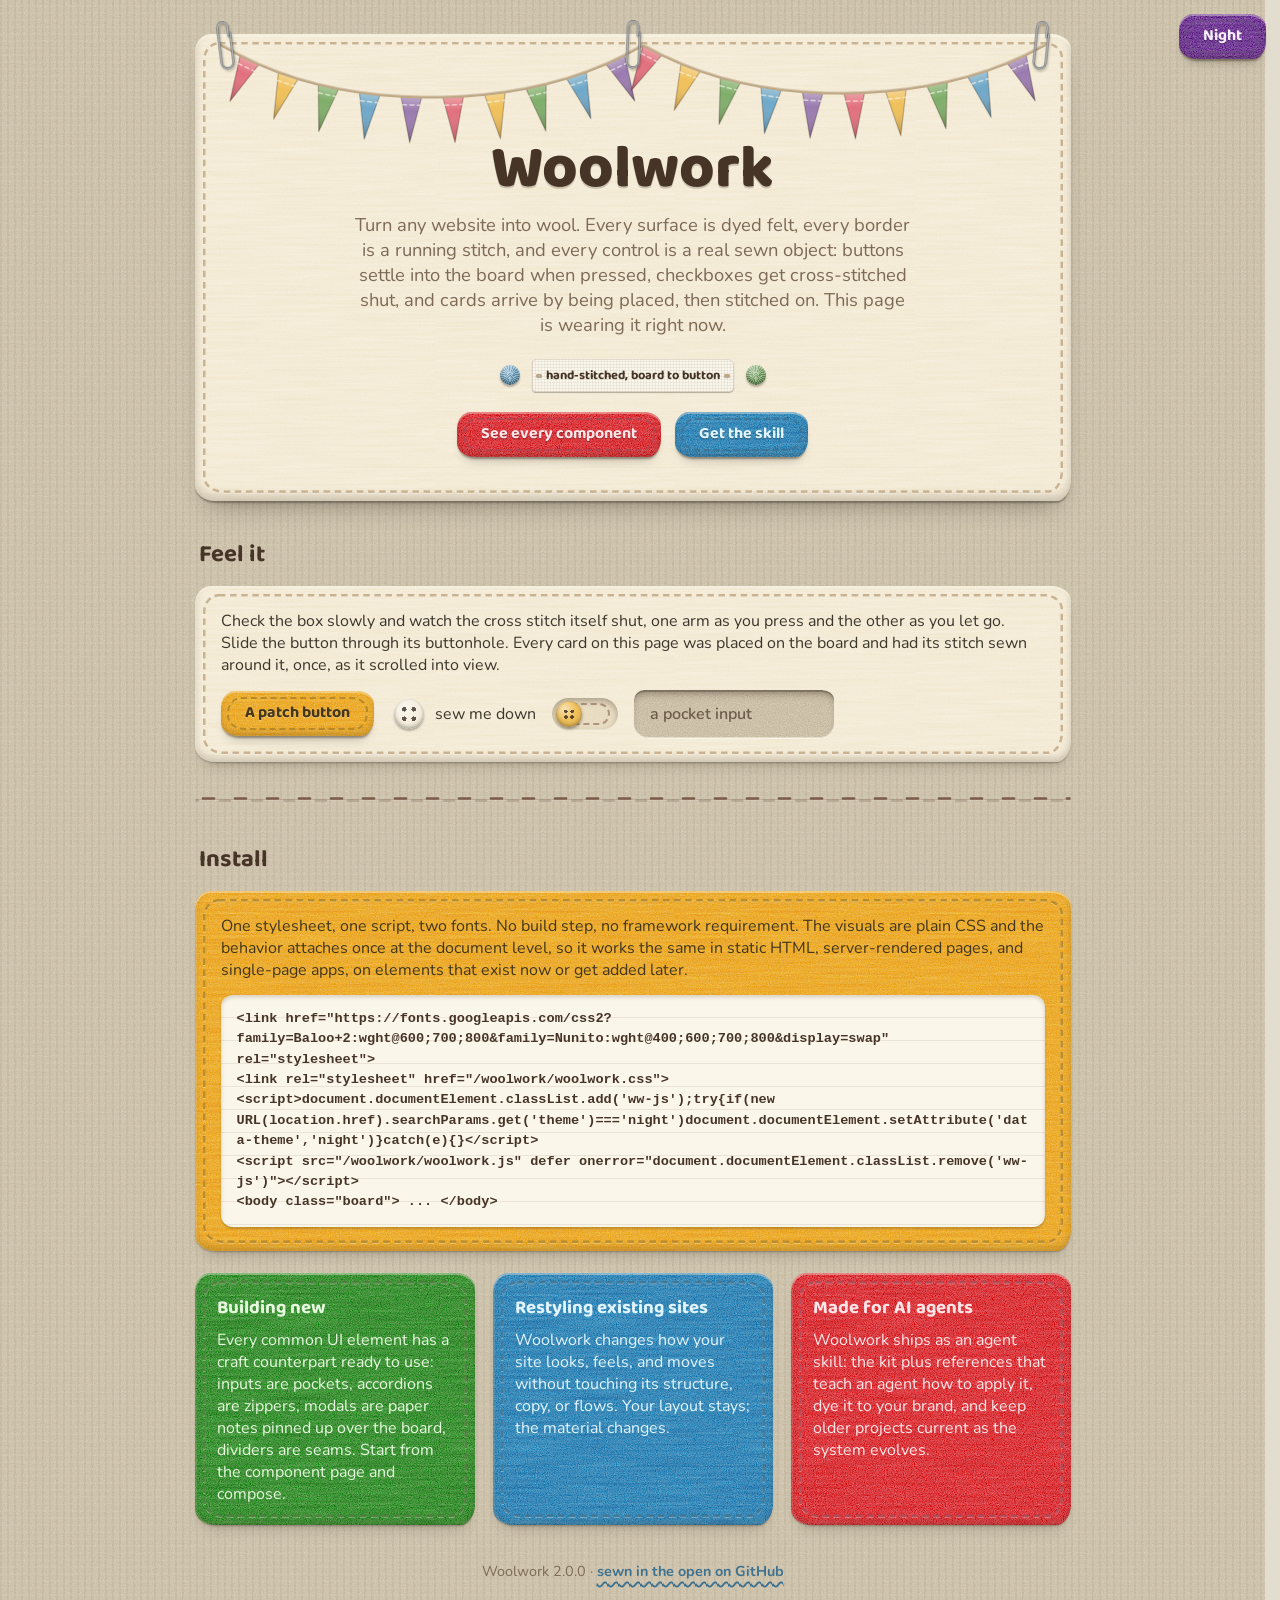
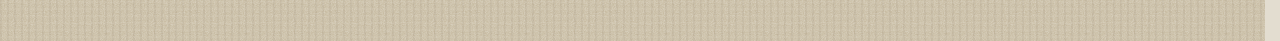
==== commit d3154c19: "Release Woolwork 2.0.0" ====
--- a/index.html
+++ b/index.html
@@ -98,7 +98,7 @@
     </div>
   </div>
 
-  <footer class="sew">Woolwork · <a class="thread-link" href="https://github.com/LeeorNahum/woolwork-ui-skill">sewn in the open on GitHub</a></footer>
+  <footer class="sew">Woolwork <span class="kit-version"></span> · <a class="thread-link" href="https://github.com/LeeorNahum/woolwork-ui-skill">sewn in the open on GitHub</a></footer>
 </main>
 <script src="woolwork.js" defer onerror="document.documentElement.classList.remove('ww-js')"></script>
 <script src="cloth.js" defer></script>
--- a/woolwork.css
+++ b/woolwork.css
@@ -1,8 +1,8 @@
-/* ============ WOOLWORK v1.3.0 ============
+/* ============ WOOLWORK v2.0.0 ============
    A wool, felt, and yarn material system for the web.
    Laws: one top-left light · nothing flat · nothing straight · everything attached · everything soft. */
 :root{
-  --ww-version:"1.3.0";
+  --ww-version:"2.0.0";
   /* board + dyed wool palette (heathered by texture, never flat) */
   --board:#e3ddd0; --cream:#f6efdf; --rose:#e2707e; --butter:#f0c05a; --leaf:#7fae6a;
   --sky:#6fa8c9; --plum:#9a7bb0; --cocoa:#7a5c49; --ink:#463527; --ink-soft:#7d6a56;
--- a/site.css
+++ b/site.css
@@ -24,6 +24,7 @@
 html:not(.ww-js) .night-corner{display:none}
 h2{font-family:var(--font-display);margin:34px 4px 12px}
 footer{text-align:center;color:var(--ink-soft);font-size:.9rem;margin-top:36px}
+.kit-version::before{content:var(--ww-version)}
 .demo-row{display:flex;gap:16px;align-items:center;flex-wrap:wrap;margin-top:14px}
 .cta-link{text-decoration:none}
 
